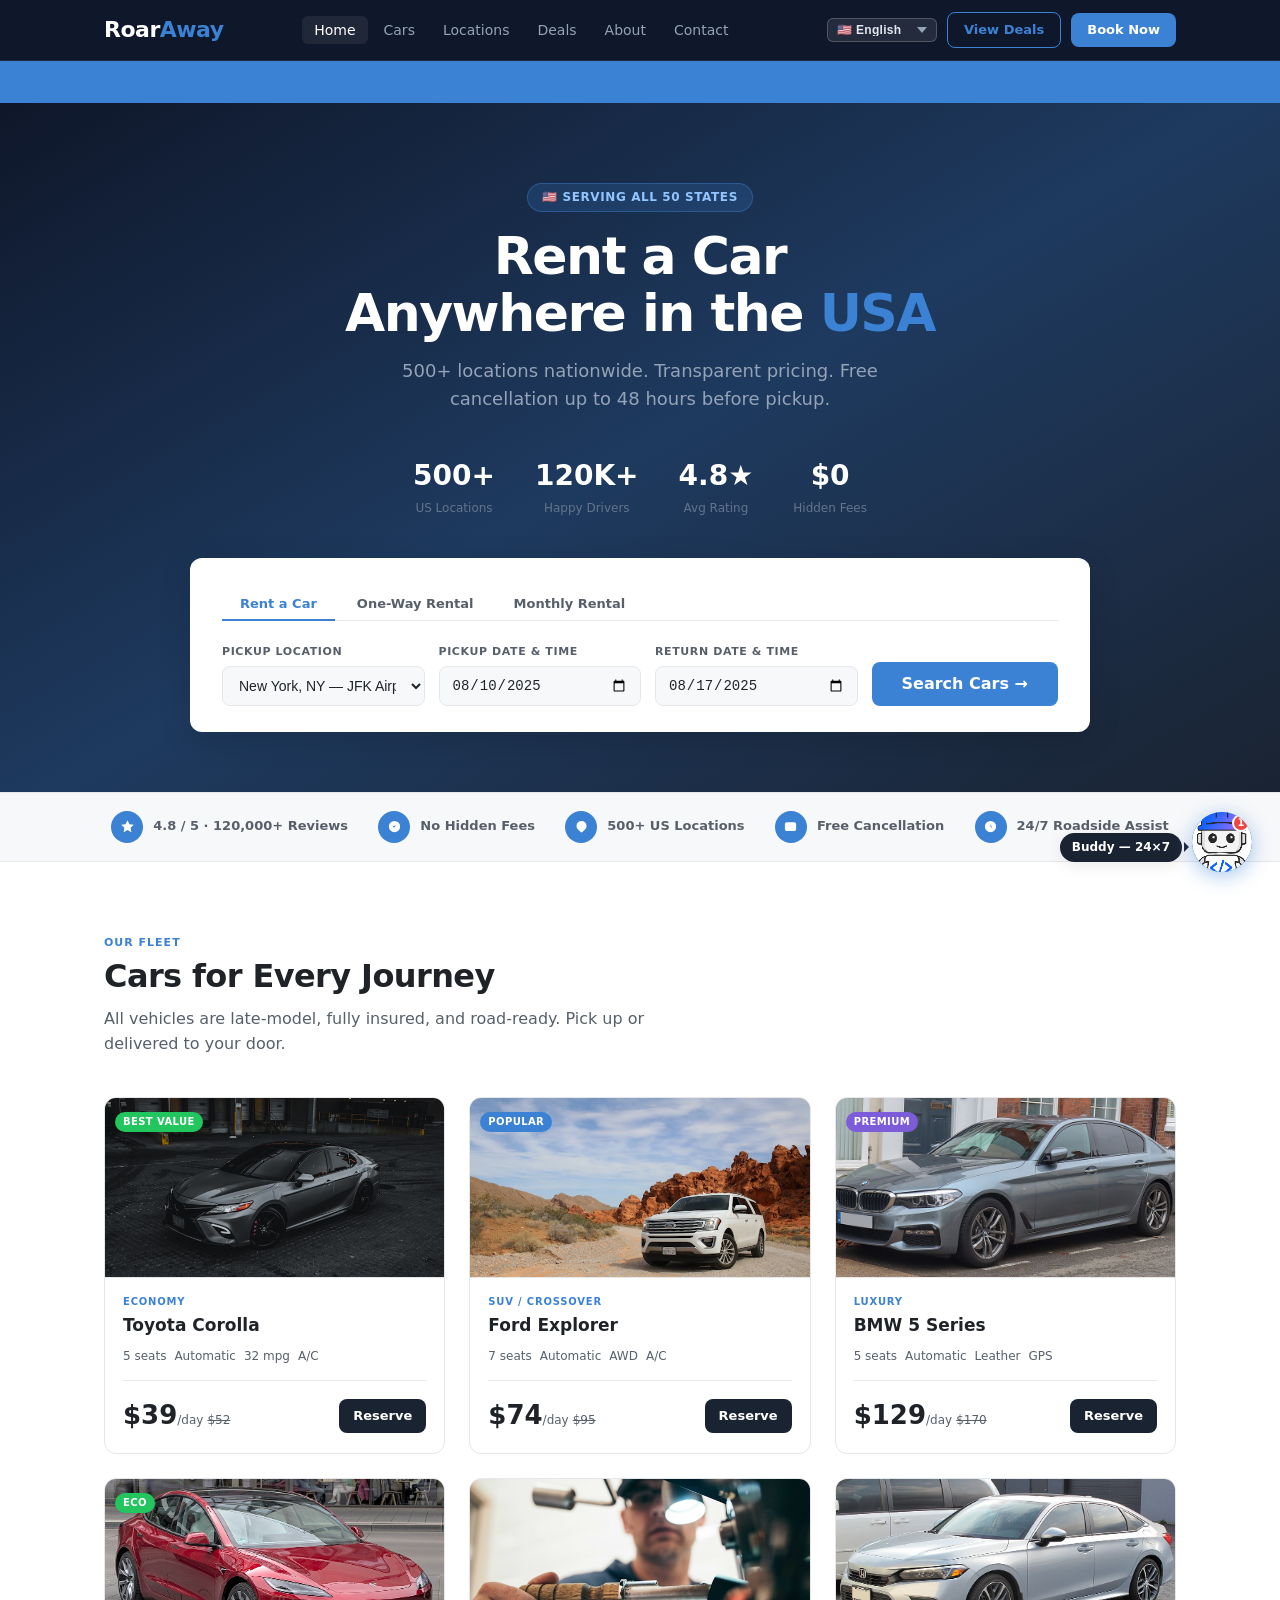
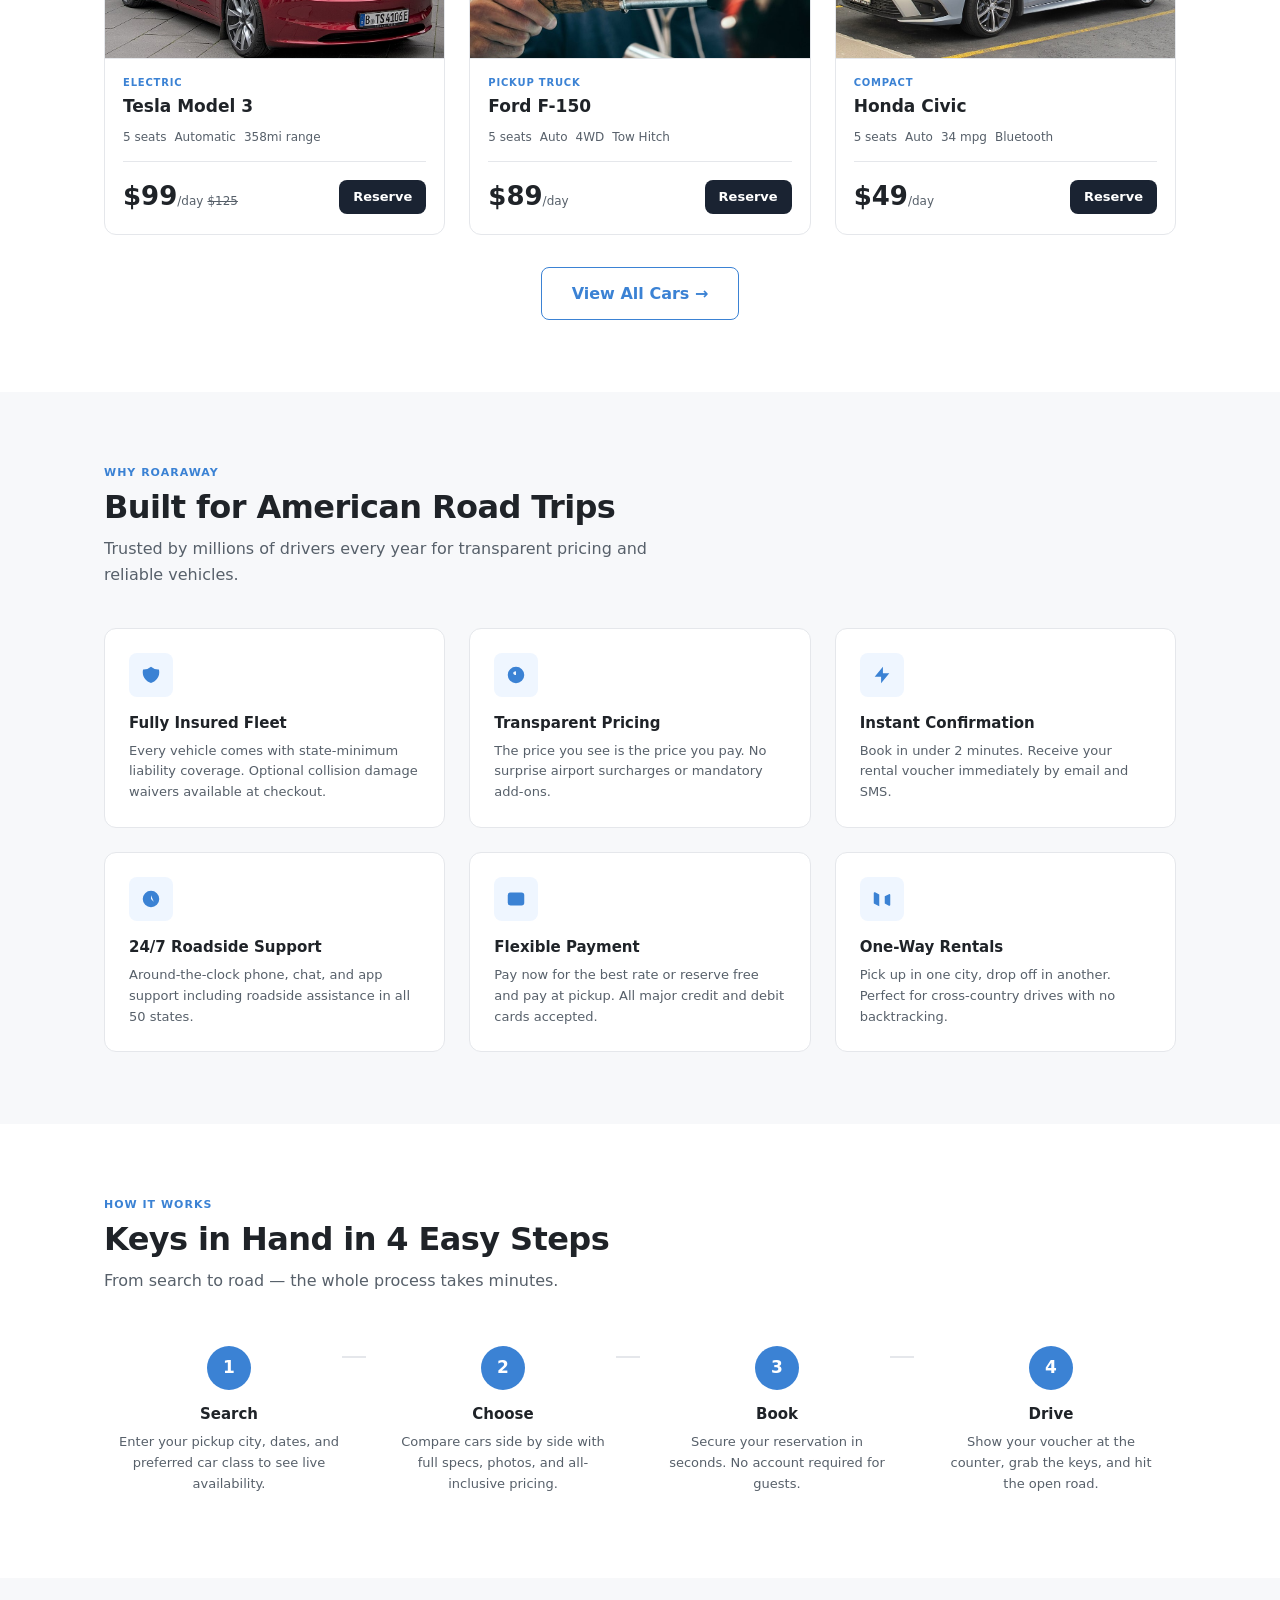
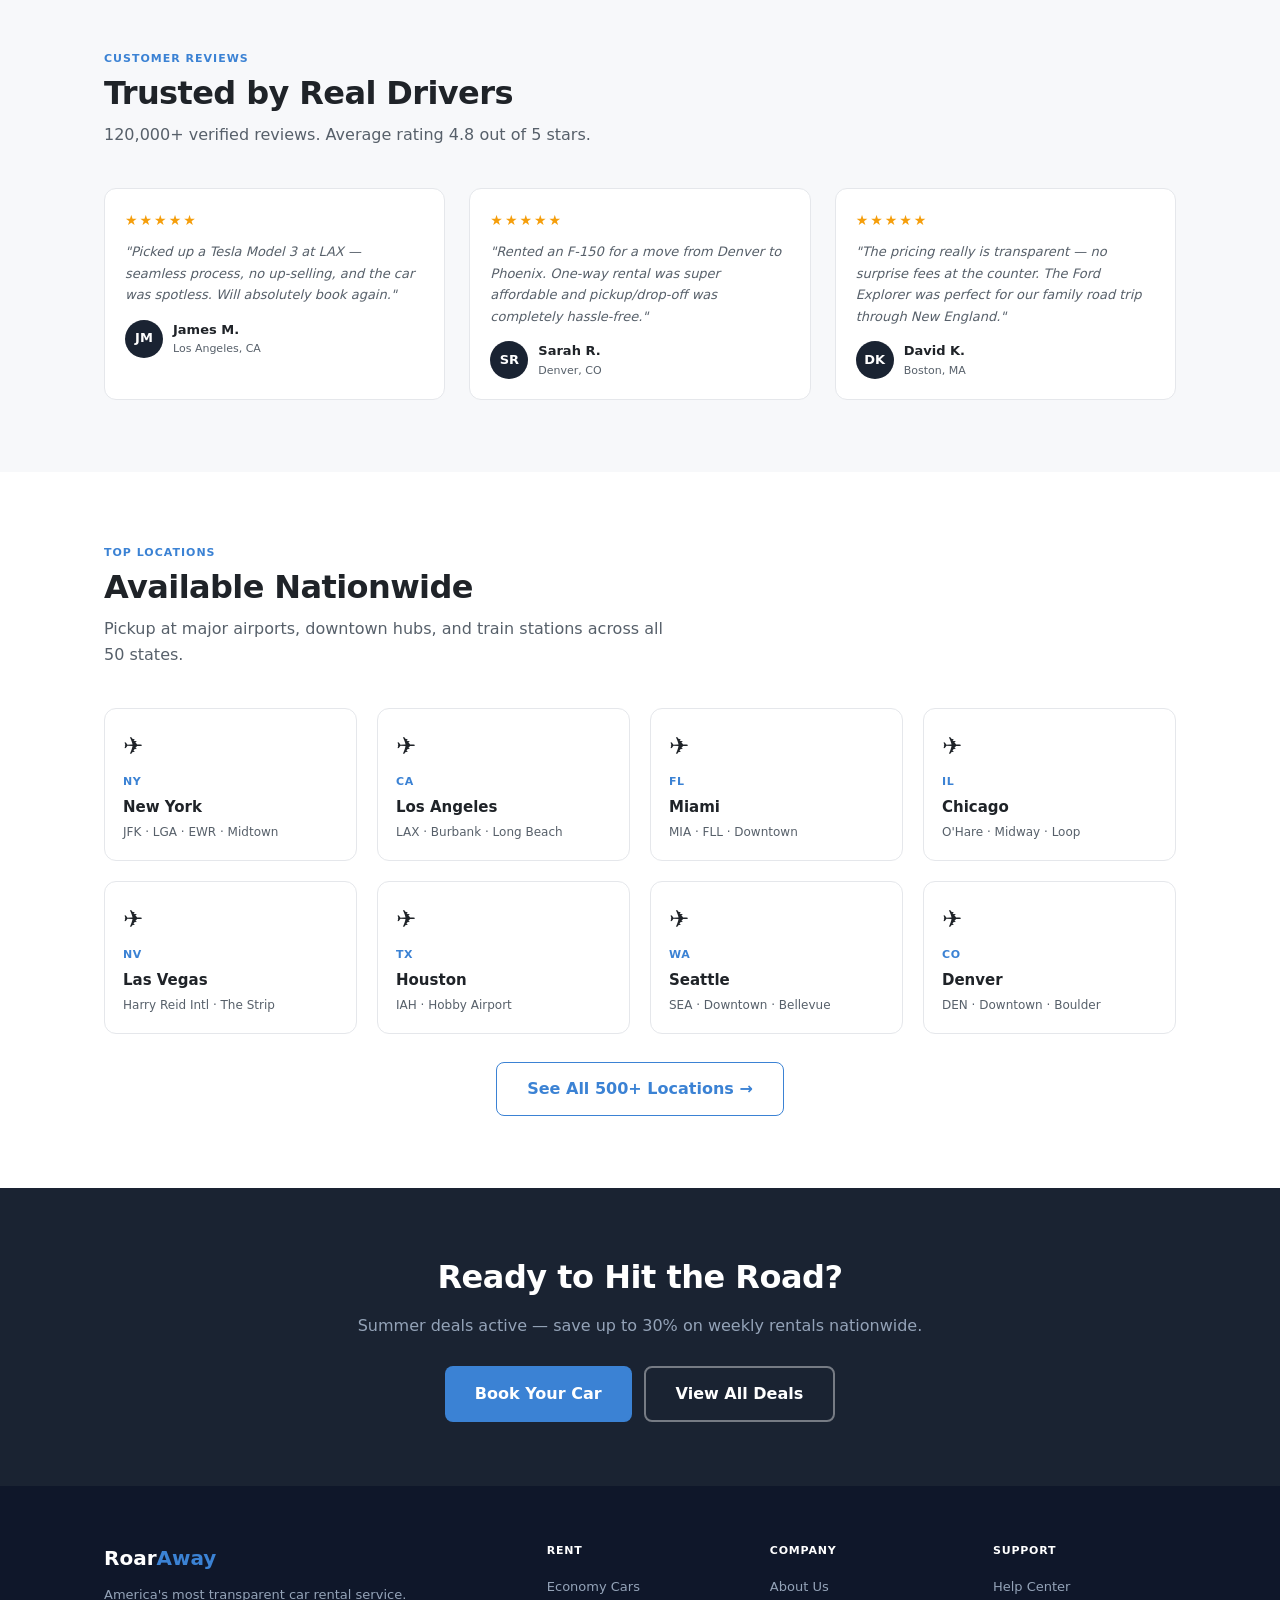
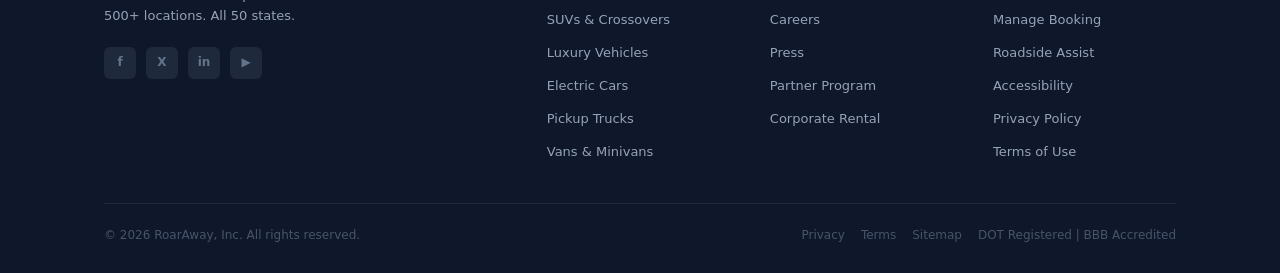
==== index.html @ 0cf9c1a6 "Replace Helpline with Buddy" ====
<!DOCTYPE html>
<html lang="en">
<head>
<meta charset="UTF-8" />
<meta name="viewport" content="width=device-width, initial-scale=1.0" />
<title>RoarAway — Car Rental USA | 500+ Locations</title>
<meta name="description" content="Rent a car anywhere in the USA. 500+ locations, no hidden fees, free cancellation. Economy to luxury — book online in minutes.">
<link rel="stylesheet" href="css/styles.css" />
<style>
  /* Hero extras */
  .hero-ctas { display:flex; gap:12px; justify-content:center; margin-bottom:44px; flex-wrap:wrap; }
  .fleet-grid { display:grid; grid-template-columns:repeat(3,1fr); gap:24px; }
  @media(max-width:900px){ .fleet-grid{ grid-template-columns:1fr 1fr; } }
  @media(max-width:600px){ .fleet-grid{ grid-template-columns:1fr; } }
</style>
</head>
<body>

<!-- NAVBAR -->
<nav class="navbar">
  <div class="container navbar-inner">
    <a href="index.html" class="navbar-logo">Roar<span>Away</span></a>
    <ul class="navbar-links">
      <li><a href="index.html" class="active" data-i18n="nav_home">Home</a></li>
      <li><a href="cars.html" data-i18n="nav_cars">Cars</a></li>
      <li><a href="locations.html" data-i18n="nav_locations">Locations</a></li>
      <li><a href="deals.html" data-i18n="nav_deals">Deals</a></li>
      <li><a href="about.html" data-i18n="nav_about">About</a></li>
      <li><a href="contact.html" data-i18n="nav_contact">Contact</a></li>
    </ul>
    <div class="navbar-actions">
      <div class="lang-switcher">
        <select class="lang-select" aria-label="Choose language">
          <option value="en">🇺🇸 English</option>
          <option value="de">🇩🇪 Deutsch</option>
          <option value="es">🇪🇸 Español</option>
          <option value="fr">🇫🇷 Français</option>
        </select>
      </div>
      <a href="deals.html" class="btn btn-ghost btn-sm" data-i18n="nav_view_deals">View Deals</a>
      <a href="#search" class="btn btn-primary btn-sm" data-i18n="nav_book_now">Book Now</a>
    </div>
    <button class="menu-toggle" aria-label="Menu">
      <span></span><span></span><span></span>
    </button>
  </div>
</nav>

<!-- STATES TICKER -->
<div class="states-bar">
  <div class="states-ticker">
    <span>New York</span><span>California</span><span>Texas</span>
    <span>Florida</span><span>Illinois</span><span>Nevada</span>
    <span>Arizona</span><span>Georgia</span><span>Colorado</span>
    <span>Washington</span><span>Massachusetts</span><span>Oregon</span>
    <span>Hawaii</span><span>Michigan</span><span>North Carolina</span>
    <span>Virginia</span><span>Tennessee</span><span>Minnesota</span>
  </div>
</div>

<!-- HERO -->
<section class="hero">
  <div class="container">
    <div class="hero-tag" data-i18n="hero_tag">🇺🇸 Serving All 50 States</div>
    <h1 data-i18n="hero_h1" data-i18n-html>Rent a Car<br>Anywhere in the <span>USA</span></h1>
    <p data-i18n="hero_sub">500+ locations nationwide. Transparent pricing. Free cancellation up to 48 hours before pickup.</p>
    <div class="hero-stats">
      <div><div class="hero-stat-num">500+</div><div class="hero-stat-label" data-i18n="hero_stat_loc">US Locations</div></div>
      <div><div class="hero-stat-num">120K+</div><div class="hero-stat-label" data-i18n="hero_stat_cust">Happy Drivers</div></div>
      <div><div class="hero-stat-num">4.8★</div><div class="hero-stat-label" data-i18n="hero_stat_rat">Avg Rating</div></div>
      <div><div class="hero-stat-num">$0</div><div class="hero-stat-label" data-i18n="hero_stat_fee">Hidden Fees</div></div>
    </div>

    <!-- SEARCH CARD -->
    <div class="search-card" id="search">
      <div class="search-tabs">
        <button class="search-tab active" data-i18n="search_tab_rent">Rent a Car</button>
        <button class="search-tab" data-i18n="search_tab_oneway">One-Way Rental</button>
        <button class="search-tab" data-i18n="search_tab_monthly">Monthly Rental</button>
      </div>
      <form class="search-form" onsubmit="event.preventDefault(); window.location.href='cars.html'">
        <div class="form-group">
          <label data-i18n="search_pickup_lbl">Pickup Location</label>
          <select>
            <option>New York, NY — JFK Airport</option>
            <option>Los Angeles, CA — LAX Airport</option>
            <option>Chicago, IL — O'Hare Airport</option>
            <option>Miami, FL — MIA Airport</option>
            <option>Houston, TX — IAH Airport</option>
            <option>Las Vegas, NV — Harry Reid Intl</option>
            <option>Seattle, WA — SEA Airport</option>
            <option>Denver, CO — DEN Airport</option>
            <option>Atlanta, GA — ATL Airport</option>
            <option>Boston, MA — Logan Intl</option>
            <option>Phoenix, AZ — PHX Airport</option>
            <option>San Francisco, CA — SFO Airport</option>
          </select>
        </div>
        <div class="form-group">
          <label data-i18n="search_pickup_date">Pickup Date &amp; Time</label>
          <input type="date" value="2025-08-10" />
        </div>
        <div class="form-group">
          <label data-i18n="search_return_date">Return Date &amp; Time</label>
          <input type="date" value="2025-08-17" />
        </div>
        <div>
          <button type="submit" class="btn btn-primary btn-lg btn-full" style="height:44px" data-i18n="search_btn">Search Cars →</button>
        </div>
      </form>
    </div>
  </div>
</section>

<!-- TRUST BAR -->
<div class="trust-bar">
  <div class="container trust-inner">
    <div class="trust-item">
      <div class="trust-icon"><svg viewBox="0 0 24 24"><path d="M12 2l3.09 6.26L22 9.27l-5 4.87 1.18 6.88L12 17.77l-6.18 3.25L7 14.14 2 9.27l6.91-1.01z"/></svg></div>
      <span data-i18n="trust_reviews">4.8 / 5 &nbsp;·&nbsp; 120,000+ Reviews</span>
    </div>
    <div class="trust-item">
      <div class="trust-icon"><svg viewBox="0 0 24 24"><path d="M9 12l2 2 4-4m6 2a9 9 0 11-18 0 9 9 0 0118 0z"/></svg></div>
      <span data-i18n="trust_fees">No Hidden Fees</span>
    </div>
    <div class="trust-item">
      <div class="trust-icon"><svg viewBox="0 0 24 24"><path d="M17.657 16.657L13.414 20.9a2 2 0 01-2.827 0l-4.244-4.243a8 8 0 1111.314 0z"/><path d="M15 11a3 3 0 11-6 0 3 3 0 016 0z"/></svg></div>
      <span data-i18n="trust_locations">500+ US Locations</span>
    </div>
    <div class="trust-item">
      <div class="trust-icon"><svg viewBox="0 0 24 24"><path d="M3 10h18M7 15h1m4 0h1m-7 4h12a3 3 0 003-3V8a3 3 0 00-3-3H6a3 3 0 00-3 3v8a3 3 0 003 3z"/></svg></div>
      <span data-i18n="trust_cancel">Free Cancellation</span>
    </div>
    <div class="trust-item">
      <div class="trust-icon"><svg viewBox="0 0 24 24"><path d="M12 8v4l3 3m6-3a9 9 0 11-18 0 9 9 0 0118 0z"/></svg></div>
      <span data-i18n="trust_roadside">24/7 Roadside Assist</span>
    </div>
  </div>
</div>

<!-- FLEET PREVIEW -->
<section class="section">
  <div class="container">
    <span class="section-tag" data-i18n="fleet_tag">Our Fleet</span>
    <h2 class="section-title" data-i18n="fleet_title">Cars for Every Journey</h2>
    <p class="section-sub" data-i18n="fleet_sub">All vehicles are late-model, fully insured, and road-ready. Pick up or delivered to your door.</p>
    <div class="fleet-grid">

      <div class="car-card" data-category="economy" data-price="39">
        <div class="car-img">
          <div class="car-img-badge"><span class="badge badge-green">Best Value</span></div>
          <img src="assets/images/corolla.jpg" alt="Toyota Corolla" loading="lazy" />
        </div>
        <div class="car-body">
          <div class="car-category">Economy</div>
          <div class="car-name">Toyota Corolla</div>
          <div class="car-specs">
            <span class="car-spec">5 seats</span><span class="car-spec">Automatic</span><span class="car-spec">32 mpg</span><span class="car-spec">A/C</span>
          </div>
          <div class="car-footer">
            <div class="car-price"><span class="price-num">$39</span><span class="price-unit">/day</span><span class="price-old">$52</span></div>
            <a href="cars.html" class="btn btn-dark btn-sm reserve-btn">Reserve</a>
          </div>
        </div>
      </div>

      <div class="car-card" data-category="suv" data-price="74">
        <div class="car-img">
          <div class="car-img-badge"><span class="badge badge-blue">Popular</span></div>
          <img src="assets/images/explorer.jpg" alt="Ford Explorer" loading="lazy" />
        </div>
        <div class="car-body">
          <div class="car-category">SUV / Crossover</div>
          <div class="car-name">Ford Explorer</div>
          <div class="car-specs">
            <span class="car-spec">7 seats</span><span class="car-spec">Automatic</span><span class="car-spec">AWD</span><span class="car-spec">A/C</span>
          </div>
          <div class="car-footer">
            <div class="car-price"><span class="price-num">$74</span><span class="price-unit">/day</span><span class="price-old">$95</span></div>
            <a href="cars.html" class="btn btn-dark btn-sm reserve-btn">Reserve</a>
          </div>
        </div>
      </div>

      <div class="car-card" data-category="luxury" data-price="129">
        <div class="car-img">
          <div class="car-img-badge"><span class="badge badge-purple">Premium</span></div>
          <img src="assets/images/bmw5.jpg" alt="BMW 5 Series" loading="lazy" />
        </div>
        <div class="car-body">
          <div class="car-category">Luxury</div>
          <div class="car-name">BMW 5 Series</div>
          <div class="car-specs">
            <span class="car-spec">5 seats</span><span class="car-spec">Automatic</span><span class="car-spec">Leather</span><span class="car-spec">GPS</span>
          </div>
          <div class="car-footer">
            <div class="car-price"><span class="price-num">$129</span><span class="price-unit">/day</span><span class="price-old">$170</span></div>
            <a href="cars.html" class="btn btn-dark btn-sm reserve-btn">Reserve</a>
          </div>
        </div>
      </div>

      <div class="car-card" data-category="electric" data-price="99">
        <div class="car-img">
          <div class="car-img-badge"><span class="badge badge-green">Eco</span></div>
          <img src="assets/images/tesla3.jpg" alt="Tesla Model 3" loading="lazy" />
        </div>
        <div class="car-body">
          <div class="car-category">Electric</div>
          <div class="car-name">Tesla Model 3</div>
          <div class="car-specs">
            <span class="car-spec">5 seats</span><span class="car-spec">Automatic</span><span class="car-spec">358mi range</span>
          </div>
          <div class="car-footer">
            <div class="car-price"><span class="price-num">$99</span><span class="price-unit">/day</span><span class="price-old">$125</span></div>
            <a href="cars.html" class="btn btn-dark btn-sm reserve-btn">Reserve</a>
          </div>
        </div>
      </div>

      <div class="car-card" data-category="truck" data-price="89">
        <div class="car-img">
          <img src="assets/images/f150.jpg" alt="Ford F-150" loading="lazy" />
        </div>
        <div class="car-body">
          <div class="car-category">Pickup Truck</div>
          <div class="car-name">Ford F-150</div>
          <div class="car-specs">
            <span class="car-spec">5 seats</span><span class="car-spec">Auto</span><span class="car-spec">4WD</span><span class="car-spec">Tow Hitch</span>
          </div>
          <div class="car-footer">
            <div class="car-price"><span class="price-num">$89</span><span class="price-unit">/day</span></div>
            <a href="cars.html" class="btn btn-dark btn-sm reserve-btn">Reserve</a>
          </div>
        </div>
      </div>

      <div class="car-card" data-category="compact" data-price="49">
        <div class="car-img">
          <img src="assets/images/civic.jpg" alt="Honda Civic" loading="lazy" />
        </div>
        <div class="car-body">
          <div class="car-category">Compact</div>
          <div class="car-name">Honda Civic</div>
          <div class="car-specs">
            <span class="car-spec">5 seats</span><span class="car-spec">Auto</span><span class="car-spec">34 mpg</span><span class="car-spec">Bluetooth</span>
          </div>
          <div class="car-footer">
            <div class="car-price"><span class="price-num">$49</span><span class="price-unit">/day</span></div>
            <a href="cars.html" class="btn btn-dark btn-sm reserve-btn">Reserve</a>
          </div>
        </div>
      </div>

    </div>
    <div style="text-align:center;margin-top:32px">
      <a href="cars.html" class="btn btn-ghost btn-lg" data-i18n="fleet_view_all">View All Cars →</a>
    </div>
  </div>
</section>

<!-- FEATURES -->
<section class="section section--gray">
  <div class="container">
    <span class="section-tag" data-i18n="feat_tag">Why RoarAway</span>
    <h2 class="section-title" data-i18n="feat_title">Built for American Road Trips</h2>
    <p class="section-sub" data-i18n="feat_sub">Trusted by millions of drivers every year for transparent pricing and reliable vehicles.</p>
    <div class="grid-3">
      <div class="feature-card">
        <div class="feature-icon"><svg viewBox="0 0 24 24"><path d="M9 12l2 2 4-4m5.618-4.016A11.955 11.955 0 0112 2.944a11.955 11.955 0 01-8.618 3.04A12.02 12.02 0 003 9c0 5.591 3.824 10.29 9 11.622 5.176-1.332 9-6.03 9-11.622 0-1.042-.133-2.052-.382-3.016z"/></svg></div>
        <div class="feature-title" data-i18n="feat_insured_t">Fully Insured Fleet</div>
        <div class="feature-desc" data-i18n="feat_insured_d">Every vehicle comes with state-minimum liability coverage. Optional collision damage waivers available at checkout.</div>
      </div>
      <div class="feature-card">
        <div class="feature-icon"><svg viewBox="0 0 24 24"><path d="M12 8c-1.657 0-3 .895-3 2s1.343 2 3 2 3 .895 3 2-1.343 2-3 2m0-8c1.11 0 2.08.402 2.599 1M12 8V7m0 1v8m0 0v1m0-1c-1.11 0-2.08-.402-2.599-1M21 12a9 9 0 11-18 0 9 9 0 0118 0z"/></svg></div>
        <div class="feature-title" data-i18n="feat_price_t">Transparent Pricing</div>
        <div class="feature-desc" data-i18n="feat_price_d">The price you see is the price you pay. No surprise airport surcharges or mandatory add-ons.</div>
      </div>
      <div class="feature-card">
        <div class="feature-icon"><svg viewBox="0 0 24 24"><path d="M13 10V3L4 14h7v7l9-11h-7z"/></svg></div>
        <div class="feature-title" data-i18n="feat_instant_t">Instant Confirmation</div>
        <div class="feature-desc" data-i18n="feat_instant_d">Book in under 2 minutes. Receive your rental voucher immediately by email and SMS.</div>
      </div>
      <div class="feature-card">
        <div class="feature-icon"><svg viewBox="0 0 24 24"><path d="M12 8v4l3 3m6-3a9 9 0 11-18 0 9 9 0 0118 0z"/></svg></div>
        <div class="feature-title" data-i18n="feat_support_t">24/7 Roadside Support</div>
        <div class="feature-desc" data-i18n="feat_support_d">Around-the-clock phone, chat, and app support including roadside assistance in all 50 states.</div>
      </div>
      <div class="feature-card">
        <div class="feature-icon"><svg viewBox="0 0 24 24"><path d="M3 10h18M7 15h1m4 0h1m-7 4h12a3 3 0 003-3V8a3 3 0 00-3-3H6a3 3 0 00-3 3v8a3 3 0 003 3z"/></svg></div>
        <div class="feature-title" data-i18n="feat_payment_t">Flexible Payment</div>
        <div class="feature-desc" data-i18n="feat_payment_d">Pay now for the best rate or reserve free and pay at pickup. All major credit and debit cards accepted.</div>
      </div>
      <div class="feature-card">
        <div class="feature-icon"><svg viewBox="0 0 24 24"><path d="M9 20l-5.447-2.724A1 1 0 013 16.382V5.618a1 1 0 011.447-.894L9 7m0 13l6-3m-6 3V7m6 10l4.553 2.276A1 1 0 0021 18.382V7.618a1 1 0 00-1.447-.894L15 9m0 8V9m0 0L9 7"/></svg></div>
        <div class="feature-title" data-i18n="feat_oneway_t">One-Way Rentals</div>
        <div class="feature-desc" data-i18n="feat_oneway_d">Pick up in one city, drop off in another. Perfect for cross-country drives with no backtracking.</div>
      </div>
    </div>
  </div>
</section>

<!-- HOW IT WORKS -->
<section class="section">
  <div class="container">
    <span class="section-tag" data-i18n="steps_tag">How It Works</span>
    <h2 class="section-title" data-i18n="steps_title">Keys in Hand in 4 Easy Steps</h2>
    <p class="section-sub" data-i18n="steps_sub">From search to road — the whole process takes minutes.</p>
    <div class="steps-grid">
      <div class="step-card"><div class="step-num">1</div><div class="step-title" data-i18n="step1_title">Search</div><div class="step-desc" data-i18n="step1_desc">Enter your pickup city, dates, and preferred car class to see live availability.</div></div>
      <div class="step-card"><div class="step-num">2</div><div class="step-title" data-i18n="step2_title">Choose</div><div class="step-desc" data-i18n="step2_desc">Compare cars side by side with full specs, photos, and all-inclusive pricing.</div></div>
      <div class="step-card"><div class="step-num">3</div><div class="step-title" data-i18n="step3_title">Book</div><div class="step-desc" data-i18n="step3_desc">Secure your reservation in seconds. No account required for guests.</div></div>
      <div class="step-card"><div class="step-num">4</div><div class="step-title" data-i18n="step4_title">Drive</div><div class="step-desc" data-i18n="step4_desc">Show your voucher at the counter, grab the keys, and hit the open road.</div></div>
    </div>
  </div>
</section>

<!-- REVIEWS -->
<section class="section section--gray">
  <div class="container">
    <span class="section-tag" data-i18n="reviews_tag">Customer Reviews</span>
    <h2 class="section-title" data-i18n="reviews_title">Trusted by Real Drivers</h2>
    <p class="section-sub" data-i18n="reviews_sub">120,000+ verified reviews. Average rating 4.8 out of 5 stars.</p>
    <div class="grid-3">
      <div class="review-card"><div class="stars">★★★★★</div><p class="review-text">"Picked up a Tesla Model 3 at LAX — seamless process, no up-selling, and the car was spotless. Will absolutely book again."</p><div class="reviewer"><div class="reviewer-avatar">JM</div><div><div class="reviewer-name">James M.</div><div class="reviewer-loc">Los Angeles, CA</div></div></div></div>
      <div class="review-card"><div class="stars">★★★★★</div><p class="review-text">"Rented an F-150 for a move from Denver to Phoenix. One-way rental was super affordable and pickup/drop-off was completely hassle-free."</p><div class="reviewer"><div class="reviewer-avatar">SR</div><div><div class="reviewer-name">Sarah R.</div><div class="reviewer-loc">Denver, CO</div></div></div></div>
      <div class="review-card"><div class="stars">★★★★★</div><p class="review-text">"The pricing really is transparent — no surprise fees at the counter. The Ford Explorer was perfect for our family road trip through New England."</p><div class="reviewer"><div class="reviewer-avatar">DK</div><div><div class="reviewer-name">David K.</div><div class="reviewer-loc">Boston, MA</div></div></div></div>
    </div>
  </div>
</section>

<!-- POPULAR LOCATIONS -->
<section class="section">
  <div class="container">
    <span class="section-tag" data-i18n="locs_tag">Top Locations</span>
    <h2 class="section-title" data-i18n="locs_title">Available Nationwide</h2>
    <p class="section-sub" data-i18n="locs_sub">Pickup at major airports, downtown hubs, and train stations across all 50 states.</p>
    <div class="grid-4">
      <div class="loc-card"><div class="loc-icon">✈</div><div class="loc-state">NY</div><div class="loc-city">New York</div><div class="loc-spots">JFK · LGA · EWR · Midtown</div></div>
      <div class="loc-card"><div class="loc-icon">✈</div><div class="loc-state">CA</div><div class="loc-city">Los Angeles</div><div class="loc-spots">LAX · Burbank · Long Beach</div></div>
      <div class="loc-card"><div class="loc-icon">✈</div><div class="loc-state">FL</div><div class="loc-city">Miami</div><div class="loc-spots">MIA · FLL · Downtown</div></div>
      <div class="loc-card"><div class="loc-icon">✈</div><div class="loc-state">IL</div><div class="loc-city">Chicago</div><div class="loc-spots">O'Hare · Midway · Loop</div></div>
      <div class="loc-card"><div class="loc-icon">✈</div><div class="loc-state">NV</div><div class="loc-city">Las Vegas</div><div class="loc-spots">Harry Reid Intl · The Strip</div></div>
      <div class="loc-card"><div class="loc-icon">✈</div><div class="loc-state">TX</div><div class="loc-city">Houston</div><div class="loc-spots">IAH · Hobby Airport</div></div>
      <div class="loc-card"><div class="loc-icon">✈</div><div class="loc-state">WA</div><div class="loc-city">Seattle</div><div class="loc-spots">SEA · Downtown · Bellevue</div></div>
      <div class="loc-card"><div class="loc-icon">✈</div><div class="loc-state">CO</div><div class="loc-city">Denver</div><div class="loc-spots">DEN · Downtown · Boulder</div></div>
    </div>
    <div style="text-align:center;margin-top:28px">
      <a href="locations.html" class="btn btn-ghost btn-lg" data-i18n="locs_view_all">See All 500+ Locations →</a>
    </div>
  </div>
</section>

<!-- CTA BANNER -->
<div class="cta-banner">
  <div class="container">
    <h2 data-i18n="cta_title">Ready to Hit the Road?</h2>
    <p data-i18n="cta_sub">Summer deals active — save up to 30% on weekly rentals nationwide.</p>
    <div class="cta-actions">
      <a href="#search" class="btn btn-primary btn-lg" data-i18n="cta_book">Book Your Car</a>
      <a href="deals.html" class="btn btn-outline btn-lg" data-i18n="cta_deals">View All Deals</a>
    </div>
  </div>
</div>

<!-- FOOTER -->
<footer class="footer">
  <div class="container">
    <div class="footer-grid">
      <div>
        <div class="footer-logo">Roar<span>Away</span></div>
        <p class="footer-tagline" data-i18n="footer_tagline" data-i18n-html>America's most transparent car rental service.<br>500+ locations. All 50 states.</p>
        <div class="footer-socials">
          <a href="#" class="footer-social">f</a>
          <a href="#" class="footer-social">X</a>
          <a href="#" class="footer-social">in</a>
          <a href="#" class="footer-social">▶</a>
        </div>
      </div>
      <div class="footer-col"><h4 data-i18n="footer_rent">Rent</h4><ul>
        <li><a href="cars.html" data-i18n="footer_economy">Economy Cars</a></li>
        <li><a href="cars.html" data-i18n="footer_suvs">SUVs &amp; Crossovers</a></li>
        <li><a href="cars.html" data-i18n="footer_luxury">Luxury Vehicles</a></li>
        <li><a href="cars.html" data-i18n="footer_electric">Electric Cars</a></li>
        <li><a href="cars.html" data-i18n="footer_trucks">Pickup Trucks</a></li>
        <li><a href="cars.html" data-i18n="footer_vans">Vans &amp; Minivans</a></li>
      </ul></div>
      <div class="footer-col"><h4 data-i18n="footer_company">Company</h4><ul>
        <li><a href="about.html" data-i18n="footer_about">About Us</a></li>
        <li><a href="about.html" data-i18n="footer_careers">Careers</a></li>
        <li><a href="about.html" data-i18n="footer_press">Press</a></li>
        <li><a href="contact.html" data-i18n="footer_partner">Partner Program</a></li>
        <li><a href="contact.html" data-i18n="footer_corporate">Corporate Rental</a></li>
      </ul></div>
      <div class="footer-col"><h4 data-i18n="footer_support">Support</h4><ul>
        <li><a href="contact.html" data-i18n="footer_help">Help Center</a></li>
        <li><a href="contact.html" data-i18n="footer_booking">Manage Booking</a></li>
        <li><a href="contact.html" data-i18n="footer_roadside">Roadside Assist</a></li>
        <li><a href="contact.html" data-i18n="footer_access">Accessibility</a></li>
        <li><a href="#" data-i18n="footer_privacy">Privacy Policy</a></li>
        <li><a href="#" data-i18n="footer_terms">Terms of Use</a></li>
      </ul></div>
    </div>
    <div class="footer-bottom">
      <span data-i18n="footer_copy">&copy; 2026 RoarAway, Inc. All rights reserved.</span>
      <div class="footer-legal">
        <a href="#">Privacy</a><a href="#">Terms</a><a href="#">Sitemap</a>
        <span data-i18n="footer_legal">DOT Registered &nbsp;|&nbsp; BBB Accredited</span>
      </div>
    </div>
  </div>
</footer>

<!-- 24/7 BUDDY CHAT WIDGET -->
<!-- Label tooltip -->
<div class="chat-label" id="chatLabel">Buddy — 24×7</div>

<!-- Floating action button -->
<button class="chat-fab" id="chatFab" aria-label="Open buddy chat" aria-expanded="false">
  <img class="chat-fab-open" src="assets/images/Boblogo.png" alt="Chat" style="width:60px;height:60px;object-fit:cover;border-radius:50%;position:absolute;inset:0;" />
  <svg class="chat-fab-close" viewBox="0 0 24 24"><line x1="18" y1="6" x2="6" y2="18"/><line x1="6" y1="6" x2="18" y2="18"/></svg>
  <span class="chat-badge" id="chatBadge">1</span>
</button>

<!-- Chat panel -->
<div class="chat-panel" id="chatPanel" role="dialog" aria-label="24/7 Buddy Chat" aria-hidden="true">

  <div class="chat-header">
    <div class="chat-avatar">DA</div>
    <div class="chat-header-info">
      <div class="chat-header-name">RoarAway Buddy</div>
      <div class="chat-header-status">● Online now — 24×7 support</div>
    </div>
  </div>

  <div class="chat-messages" id="chatMessages">
    <div class="chat-msg chat-msg--agent">
      <div class="chat-bubble">👋 Hi there! Welcome to RoarAway's 24×7 buddy. How can I assist you today?</div>
      <span class="chat-msg-time">Now</span>
    </div>
  </div>

  <!-- Quick reply chips -->
  <div class="chat-chips" id="chatChips">
    <button class="chat-chip" data-reply="I need help with my booking">Manage Booking</button>
    <button class="chat-chip" data-reply="I need roadside assistance">Roadside Assist</button>
    <button class="chat-chip" data-reply="What are the rental rates?">Rental Rates</button>
    <button class="chat-chip" data-reply="I want to cancel my reservation">Cancel Reservation</button>
  </div>

  <div class="chat-input-row">
    <textarea class="chat-input" id="chatInput" placeholder="Type your message…" rows="1" aria-label="Chat message"></textarea>
    <button class="chat-send" id="chatSend" aria-label="Send">
      <svg viewBox="0 0 24 24"><line x1="22" y1="2" x2="11" y2="13"/><polygon points="22 2 15 22 11 13 2 9 22 2"/></svg>
    </button>
  </div>
</div>

<script src="js/i18n.js"></script>
<script src="js/main.js"></script>
</body>
</html>
---- css/styles.css ----
/* ===== RESET & BASE ===== */
*, *::before, *::after { box-sizing: border-box; margin: 0; padding: 0; }

:root {
  --bg: #ffffff;
  --surface: #f7f8fa;
  --border: #e5e7eb;
  --text: #1f2328;
  --muted: #57606a;
  --accent: #3b82d4;
  --accent-dark: #2563af;
  --secondary: #7c5cd8;
  --dark: #1a2332;
  --darker: #0f172a;
  --green: #22c55e;
  --amber: #f59e0b;
  --red: #ef4444;
  --radius: 8px;
  --radius-lg: 12px;
  --shadow: 0 4px 16px rgba(0,0,0,0.08);
  --shadow-lg: 0 8px 32px rgba(0,0,0,0.14);
}

html { scroll-behavior: smooth; }

body {
  font-family: -apple-system, "Segoe UI", system-ui, sans-serif;
  font-size: 15px;
  line-height: 1.6;
  color: var(--text);
  background: var(--bg);
}

a { color: inherit; text-decoration: none; }
img { max-width: 100%; display: block; }
ul { list-style: none; }
button { cursor: pointer; font-family: inherit; }

/* ===== UTILITIES ===== */
.container { max-width: 1120px; margin: 0 auto; padding: 0 24px; }
.section { padding: 72px 0; }
.section--gray { background: var(--surface); }
.section--dark { background: var(--dark); color: #fff; }

.section-tag {
  font-size: 11px;
  font-weight: 700;
  text-transform: uppercase;
  letter-spacing: 1px;
  color: var(--accent);
  margin-bottom: 6px;
  display: block;
}
.section-title {
  font-size: 32px;
  font-weight: 800;
  letter-spacing: -0.6px;
  line-height: 1.2;
  margin-bottom: 10px;
}
.section-sub {
  color: var(--muted);
  font-size: 16px;
  max-width: 560px;
  margin-bottom: 40px;
}
.section--dark .section-sub { color: #94a3b8; }

.btn {
  display: inline-flex;
  align-items: center;
  gap: 6px;
  padding: 10px 22px;
  border-radius: var(--radius);
  font-size: 14px;
  font-weight: 700;
  border: none;
  transition: background 0.15s, opacity 0.15s;
}
.btn-primary { background: var(--accent); color: #fff; }
.btn-primary:hover { background: var(--accent-dark); }
.btn-dark { background: var(--dark); color: #fff; }
.btn-dark:hover { background: #0f172a; }
.btn-outline { background: transparent; color: #fff; border: 2px solid rgba(255,255,255,0.4); }
.btn-outline:hover { border-color: #fff; }
.btn-ghost { background: transparent; color: var(--accent); border: 1.5px solid var(--accent); }
.btn-ghost:hover { background: var(--accent); color: #fff; }
.btn-lg { padding: 13px 30px; font-size: 16px; }
.btn-sm { padding: 7px 14px; font-size: 13px; }
.btn-full { width: 100%; justify-content: center; }

.badge {
  display: inline-block;
  padding: 2px 8px;
  border-radius: 20px;
  font-size: 10px;
  font-weight: 700;
  letter-spacing: 0.4px;
  text-transform: uppercase;
}
.badge-blue { background: var(--accent); color: #fff; }
.badge-green { background: var(--green); color: #fff; }
.badge-purple { background: var(--secondary); color: #fff; }
.badge-amber { background: var(--amber); color: #fff; }
.badge-red { background: var(--red); color: #fff; }

.grid-2 { display: grid; grid-template-columns: 1fr 1fr; gap: 24px; }
.grid-3 { display: grid; grid-template-columns: repeat(3, 1fr); gap: 24px; }
.grid-4 { display: grid; grid-template-columns: repeat(4, 1fr); gap: 20px; }

/* ===== NAVBAR ===== */
.navbar {
  background: var(--darker);
  position: sticky;
  top: 0;
  z-index: 1000;
  border-bottom: 1px solid #1e293b;
}
.navbar-inner {
  display: flex;
  align-items: center;
  justify-content: space-between;
  height: 60px;
}
.navbar-logo {
  font-size: 22px;
  font-weight: 800;
  color: #fff;
  letter-spacing: -0.5px;
}
.navbar-logo span { color: var(--accent); }
.navbar-links {
  display: flex;
  align-items: center;
  gap: 4px;
}
.navbar-links a {
  padding: 6px 12px;
  color: #94a3b8;
  font-size: 14px;
  font-weight: 500;
  border-radius: 6px;
  transition: color 0.15s, background 0.15s;
}
.navbar-links a:hover,
.navbar-links a.active { color: #fff; background: rgba(255,255,255,0.07); }
.navbar-actions { display: flex; align-items: center; gap: 10px; }
.navbar-actions .btn { font-size: 13px; padding: 7px 16px; }

/* Mobile menu toggle */
.menu-toggle {
  display: none;
  flex-direction: column;
  gap: 5px;
  background: none;
  border: none;
  padding: 4px;
  cursor: pointer;
}
.menu-toggle span {
  display: block;
  width: 22px;
  height: 2px;
  background: #fff;
  border-radius: 2px;
  transition: transform 0.2s;
}

/* ===== STATES TICKER ===== */
.states-bar {
  background: var(--accent);
  padding: 9px 0;
  overflow: hidden;
  white-space: nowrap;
}
.states-ticker {
  display: inline-flex;
  gap: 32px;
  animation: ticker 30s linear infinite;
  padding-left: 100%;
}
.states-ticker span {
  font-size: 12px;
  font-weight: 600;
  color: rgba(255,255,255,0.9);
  letter-spacing: 0.4px;
}
@keyframes ticker {
  0% { transform: translateX(0); }
  100% { transform: translateX(-100%); }
}

/* ===== HERO ===== */
.hero {
  background: linear-gradient(150deg, #0f172a 0%, #1e3a5f 50%, #1a2332 100%);
  padding: 80px 0 60px;
  color: #fff;
  text-align: center;
}
.hero-tag {
  display: inline-block;
  background: rgba(59,130,212,0.2);
  border: 1px solid rgba(59,130,212,0.4);
  color: #93c5fd;
  font-size: 12px;
  font-weight: 700;
  padding: 4px 14px;
  border-radius: 20px;
  letter-spacing: 0.6px;
  text-transform: uppercase;
  margin-bottom: 16px;
}
.hero h1 {
  font-size: 52px;
  font-weight: 900;
  letter-spacing: -1.5px;
  line-height: 1.1;
  margin-bottom: 14px;
}
.hero h1 span { color: var(--accent); }
.hero p {
  font-size: 18px;
  color: #94a3b8;
  max-width: 520px;
  margin: 0 auto 40px;
}
.hero-stats {
  display: flex;
  justify-content: center;
  gap: 40px;
  margin-bottom: 40px;
}
.hero-stat-num { font-size: 28px; font-weight: 800; color: #fff; }
.hero-stat-label { font-size: 12px; color: #64748b; }

/* ===== SEARCH CARD ===== */
.search-card {
  background: #fff;
  border-radius: var(--radius-lg);
  padding: 30px 32px 26px;
  max-width: 900px;
  margin: 0 auto;
  box-shadow: var(--shadow-lg);
  color: var(--text);
  text-align: left;
}
.search-tabs {
  display: flex;
  gap: 4px;
  margin-bottom: 22px;
  border-bottom: 1px solid var(--border);
  padding-bottom: 0;
}
.search-tab {
  padding: 8px 18px;
  font-size: 13px;
  font-weight: 600;
  color: var(--muted);
  background: none;
  border: none;
  border-bottom: 2px solid transparent;
  margin-bottom: -1px;
  cursor: pointer;
  transition: color 0.15s;
}
.search-tab.active { color: var(--accent); border-bottom-color: var(--accent); }
.search-form { display: grid; grid-template-columns: repeat(3, 1fr) auto; gap: 14px; align-items: end; }
.form-group { display: flex; flex-direction: column; gap: 5px; }
.form-group label {
  font-size: 11px;
  font-weight: 700;
  text-transform: uppercase;
  letter-spacing: 0.6px;
  color: var(--muted);
}
.form-group select,
.form-group input[type="text"],
.form-group input[type="date"],
.form-group input[type="email"],
.form-group input[type="tel"],
.form-group input[type="number"],
.form-group textarea {
  border: 1.5px solid var(--border);
  border-radius: var(--radius);
  padding: 10px 12px;
  font-size: 14px;
  color: var(--text);
  background: var(--surface);
  width: 100%;
  transition: border-color 0.15s, background 0.15s;
}
.form-group select:focus,
.form-group input:focus,
.form-group textarea:focus {
  outline: none;
  border-color: var(--accent);
  background: #fff;
}
.form-group textarea { resize: vertical; min-height: 110px; }

/* ===== TRUST BAR ===== */
.trust-bar {
  background: var(--surface);
  border-top: 1px solid var(--border);
  border-bottom: 1px solid var(--border);
  padding: 18px 0;
}
.trust-inner {
  display: flex;
  justify-content: space-around;
  flex-wrap: wrap;
  gap: 16px;
}
.trust-item {
  display: flex;
  align-items: center;
  gap: 10px;
  font-size: 13px;
  font-weight: 600;
  color: var(--muted);
}
.trust-icon {
  width: 32px;
  height: 32px;
  background: var(--accent);
  border-radius: 50%;
  display: flex;
  align-items: center;
  justify-content: center;
  flex-shrink: 0;
}
.trust-icon svg { width: 15px; height: 15px; fill: #fff; }

/* ===== CAR CARD ===== */
.car-card {
  border: 1.5px solid var(--border);
  border-radius: var(--radius-lg);
  background: #fff;
  overflow: hidden;
  transition: border-color 0.15s, box-shadow 0.15s;
  display: flex;
  flex-direction: column;
}
.car-card:hover { border-color: var(--accent); box-shadow: var(--shadow); }
.car-img {
  background: var(--surface);
  height: 180px;
  display: flex;
  align-items: center;
  justify-content: center;
  border-bottom: 1px solid var(--border);
  position: relative;
  overflow: hidden;
}
.car-img img {
  width: 100%;
  height: 100%;
  object-fit: cover;
  object-position: center;
  transition: transform 0.3s ease;
  display: block;
}
.car-card:hover .car-img img {
  transform: scale(1.04);
}
.car-img-badge {
  position: absolute;
  top: 10px;
  left: 10px;
}
.car-body { padding: 16px 18px; flex: 1; display: flex; flex-direction: column; }
.car-category {
  font-size: 10px;
  font-weight: 700;
  text-transform: uppercase;
  letter-spacing: 0.8px;
  color: var(--accent);
  margin-bottom: 2px;
}
.car-name { font-size: 17px; font-weight: 700; margin-bottom: 8px; }
.car-specs {
  display: flex;
  flex-wrap: wrap;
  gap: 8px;
  font-size: 12px;
  color: var(--muted);
  margin-bottom: 14px;
  padding-bottom: 14px;
  border-bottom: 1px solid var(--border);
}
.car-spec { display: flex; align-items: center; gap: 3px; }
.car-spec svg { width: 12px; height: 12px; fill: var(--muted); }
.car-footer { display: flex; align-items: center; justify-content: space-between; margin-top: auto; }
.car-price .price-num { font-size: 26px; font-weight: 800; }
.car-price .price-unit { font-size: 12px; color: var(--muted); }
.car-price .price-old { font-size: 12px; color: var(--muted); text-decoration: line-through; margin-left: 4px; }

/* ===== FEATURES ===== */
.feature-card {
  padding: 24px;
  border: 1.5px solid var(--border);
  border-radius: var(--radius-lg);
  background: #fff;
  transition: border-color 0.15s;
}
.feature-card:hover { border-color: var(--accent); }
.feature-icon {
  width: 44px;
  height: 44px;
  background: #eff6ff;
  border-radius: var(--radius);
  display: flex;
  align-items: center;
  justify-content: center;
  margin-bottom: 14px;
}
.feature-icon svg { width: 22px; height: 22px; fill: var(--accent); }
.feature-title { font-size: 15px; font-weight: 700; margin-bottom: 6px; }
.feature-desc { font-size: 13px; color: var(--muted); line-height: 1.6; }

/* ===== STEPS ===== */
.steps-grid { display: grid; grid-template-columns: repeat(4, 1fr); gap: 24px; }
.step-card { text-align: center; padding: 12px; position: relative; }
.step-card:not(:last-child)::after {
  content: '';
  position: absolute;
  top: 22px;
  right: -12px;
  width: 24px;
  height: 2px;
  background: var(--border);
}
.step-num {
  width: 44px;
  height: 44px;
  background: var(--accent);
  color: #fff;
  border-radius: 50%;
  display: flex;
  align-items: center;
  justify-content: center;
  font-weight: 800;
  font-size: 17px;
  margin: 0 auto 12px;
}
.step-title { font-weight: 700; font-size: 15px; margin-bottom: 6px; }
.step-desc { font-size: 13px; color: var(--muted); }

/* ===== REVIEWS ===== */
.review-card {
  border: 1.5px solid var(--border);
  border-radius: var(--radius-lg);
  padding: 20px;
  background: #fff;
}
.stars { color: var(--amber); font-size: 14px; letter-spacing: 2px; margin-bottom: 10px; }
.review-text { font-size: 13px; color: var(--muted); line-height: 1.65; margin-bottom: 14px; font-style: italic; }
.reviewer { display: flex; align-items: center; gap: 10px; }
.reviewer-avatar {
  width: 38px;
  height: 38px;
  border-radius: 50%;
  background: var(--dark);
  color: #fff;
  display: flex;
  align-items: center;
  justify-content: center;
  font-weight: 700;
  font-size: 13px;
  flex-shrink: 0;
}
.reviewer-name { font-weight: 700; font-size: 13px; }
.reviewer-loc { font-size: 11px; color: var(--muted); }

/* ===== LOCATION CARD ===== */
.loc-card {
  background: #fff;
  border: 1.5px solid var(--border);
  border-radius: var(--radius-lg);
  padding: 18px;
  transition: border-color 0.15s;
  cursor: pointer;
}
.loc-card:hover { border-color: var(--accent); }
.loc-icon { font-size: 24px; margin-bottom: 8px; }
.loc-city { font-weight: 700; font-size: 15px; margin-bottom: 4px; }
.loc-state { font-size: 11px; color: var(--accent); font-weight: 700; text-transform: uppercase; letter-spacing: 0.6px; margin-bottom: 4px; }
.loc-spots { font-size: 12px; color: var(--muted); }

/* ===== DEAL CARD ===== */
.deal-card {
  border: 1.5px solid var(--border);
  border-radius: var(--radius-lg);
  overflow: hidden;
  background: #fff;
  transition: box-shadow 0.15s;
}
.deal-card:hover { box-shadow: var(--shadow); }
.deal-header {
  padding: 18px 20px 14px;
  border-bottom: 1px solid var(--border);
}
.deal-discount {
  font-size: 36px;
  font-weight: 900;
  color: var(--accent);
  line-height: 1;
  margin-bottom: 4px;
}
.deal-title { font-size: 15px; font-weight: 700; margin-bottom: 4px; }
.deal-desc { font-size: 13px; color: var(--muted); }
.deal-body { padding: 14px 20px; }
.deal-code-row { display: flex; align-items: center; gap: 8px; margin-bottom: 12px; }
.deal-code {
  font-family: monospace;
  font-size: 14px;
  font-weight: 700;
  background: var(--surface);
  border: 1.5px dashed var(--border);
  padding: 6px 12px;
  border-radius: 6px;
  color: var(--text);
  letter-spacing: 1px;
  flex: 1;
}
.deal-expires { font-size: 11px; color: var(--muted); }

/* ===== STAT CARD ===== */
.stat-card { text-align: center; padding: 28px 20px; }
.stat-num { font-size: 40px; font-weight: 900; color: var(--accent); line-height: 1; margin-bottom: 6px; }
.stat-label { font-size: 13px; color: var(--muted); font-weight: 500; }

/* ===== TEAM CARD ===== */
.team-card { text-align: center; }
.team-avatar {
  width: 80px;
  height: 80px;
  border-radius: 50%;
  background: var(--dark);
  color: #fff;
  display: flex;
  align-items: center;
  justify-content: center;
  font-size: 26px;
  font-weight: 700;
  margin: 0 auto 12px;
}
.team-name { font-weight: 700; font-size: 15px; margin-bottom: 2px; }
.team-role { font-size: 12px; color: var(--muted); }

/* ===== PAGE HERO ===== */
.page-hero {
  background: linear-gradient(150deg, #0f172a 0%, #1e3a5f 60%, #1a2332 100%);
  padding: 52px 0 44px;
  color: #fff;
}
.page-hero h1 { font-size: 36px; font-weight: 800; letter-spacing: -0.5px; margin-bottom: 8px; }
.page-hero p { color: #94a3b8; font-size: 16px; max-width: 480px; }
.breadcrumb {
  display: flex;
  gap: 6px;
  align-items: center;
  font-size: 13px;
  color: #64748b;
  margin-bottom: 12px;
}
.breadcrumb a { color: #64748b; }
.breadcrumb a:hover { color: #94a3b8; }
.breadcrumb-sep { color: #334155; }

/* ===== FILTER BAR ===== */
.filter-bar {
  background: #fff;
  border-bottom: 1px solid var(--border);
  padding: 14px 0;
  position: sticky;
  top: 60px;
  z-index: 100;
}
.filter-inner {
  display: flex;
  gap: 10px;
  align-items: center;
  flex-wrap: wrap;
}
.filter-btn {
  padding: 7px 16px;
  border-radius: 20px;
  border: 1.5px solid var(--border);
  background: #fff;
  font-size: 13px;
  font-weight: 600;
  color: var(--muted);
  cursor: pointer;
  transition: all 0.15s;
}
.filter-btn:hover { border-color: var(--accent); color: var(--accent); }
.filter-btn.active { background: var(--accent); border-color: var(--accent); color: #fff; }
.filter-select {
  padding: 7px 12px;
  border-radius: var(--radius);
  border: 1.5px solid var(--border);
  font-size: 13px;
  color: var(--text);
  background: var(--surface);
  margin-left: auto;
}

/* ===== CTA BANNER ===== */
.cta-banner {
  background: var(--dark);
  padding: 64px 0;
  text-align: center;
  color: #fff;
}
.cta-banner h2 { font-size: 32px; font-weight: 800; letter-spacing: -0.5px; margin-bottom: 10px; }
.cta-banner p { color: #94a3b8; font-size: 16px; margin-bottom: 28px; }
.cta-actions { display: flex; gap: 12px; justify-content: center; flex-wrap: wrap; }

/* ===== FOOTER ===== */
.footer {
  background: var(--darker);
  color: #94a3b8;
  padding: 56px 0 28px;
}
.footer-grid {
  display: grid;
  grid-template-columns: 2.2fr 1fr 1fr 1fr;
  gap: 40px;
  margin-bottom: 40px;
}
.footer-logo { font-size: 20px; font-weight: 800; color: #fff; margin-bottom: 10px; }
.footer-logo span { color: var(--accent); }
.footer-tagline { font-size: 13px; line-height: 1.65; margin-bottom: 20px; }
.footer-socials { display: flex; gap: 10px; }
.footer-social {
  width: 32px;
  height: 32px;
  background: #1e293b;
  border-radius: 6px;
  display: flex;
  align-items: center;
  justify-content: center;
  color: #64748b;
  font-size: 12px;
  font-weight: 700;
  transition: background 0.15s;
}
.footer-social:hover { background: var(--accent); color: #fff; }
.footer-col h4 {
  font-size: 11px;
  font-weight: 700;
  text-transform: uppercase;
  letter-spacing: 0.8px;
  color: #fff;
  margin-bottom: 14px;
}
.footer-col ul { display: flex; flex-direction: column; gap: 9px; }
.footer-col ul li a { font-size: 13px; transition: color 0.15s; }
.footer-col ul li a:hover { color: #fff; }
.footer-bottom {
  border-top: 1px solid #1e293b;
  padding-top: 22px;
  display: flex;
  justify-content: space-between;
  align-items: center;
  font-size: 12px;
  color: #475569;
  flex-wrap: wrap;
  gap: 10px;
}
.footer-legal { display: flex; gap: 16px; }
.footer-legal a { color: #475569; }
.footer-legal a:hover { color: #94a3b8; }

/* ===== CONTACT PAGE ===== */
.contact-grid { display: grid; grid-template-columns: 1fr 1.6fr; gap: 40px; align-items: start; }
.contact-info-card {
  background: var(--surface);
  border: 1.5px solid var(--border);
  border-radius: var(--radius-lg);
  padding: 28px 24px;
}
.contact-method { display: flex; gap: 14px; padding: 14px 0; border-bottom: 1px solid var(--border); }
.contact-method:last-child { border-bottom: none; padding-bottom: 0; }
.contact-method-icon {
  width: 40px;
  height: 40px;
  background: #eff6ff;
  border-radius: var(--radius);
  display: flex;
  align-items: center;
  justify-content: center;
  flex-shrink: 0;
}
.contact-method-icon svg { width: 18px; height: 18px; fill: var(--accent); }
.contact-method-label { font-size: 11px; font-weight: 700; text-transform: uppercase; letter-spacing: 0.6px; color: var(--muted); }
.contact-method-val { font-size: 14px; font-weight: 600; color: var(--text); }
.form-card {
  background: #fff;
  border: 1.5px solid var(--border);
  border-radius: var(--radius-lg);
  padding: 30px 28px;
}
.form-row { display: grid; grid-template-columns: 1fr 1fr; gap: 16px; }

/* ===== TOAST ===== */
.toast {
  position: fixed;
  bottom: 24px;
  right: 24px;
  background: var(--dark);
  color: #fff;
  padding: 14px 20px;
  border-radius: var(--radius);
  font-size: 14px;
  font-weight: 500;
  box-shadow: var(--shadow-lg);
  display: flex;
  align-items: center;
  gap: 10px;
  z-index: 9999;
  opacity: 0;
  transform: translateY(10px);
  transition: opacity 0.25s, transform 0.25s;
  pointer-events: none;
}
.toast.show { opacity: 1; transform: translateY(0); pointer-events: auto; }
.toast-icon { color: var(--green); font-size: 16px; }

/* ===== RESPONSIVE ===== */
@media (max-width: 900px) {
  .hero h1 { font-size: 36px; }
  .grid-3, .fleet-grid { grid-template-columns: 1fr 1fr; }
  .grid-4, .steps-grid, .locations-grid { grid-template-columns: 1fr 1fr; }
  .footer-grid { grid-template-columns: 1fr 1fr; }
  .contact-grid { grid-template-columns: 1fr; }
  .search-form { grid-template-columns: 1fr 1fr; }
}
@media (max-width: 600px) {
  .section-title { font-size: 24px; }
  .hero h1 { font-size: 28px; }
  .hero-stats { gap: 20px; }
  .grid-2, .grid-3, .grid-4, .steps-grid { grid-template-columns: 1fr; }
  .search-form { grid-template-columns: 1fr; }
  .footer-grid { grid-template-columns: 1fr; }
  .navbar-links, .navbar-actions .btn-ghost { display: none; }
  .menu-toggle { display: flex; }
  .form-row { grid-template-columns: 1fr; }
}

/* ===== LANGUAGE SWITCHER ===== */
.lang-switcher {
  display: flex;
  align-items: center;
  margin-left: 8px;
}
.lang-select {
  appearance: none;
  -webkit-appearance: none;
  padding: 5px 28px 5px 9px;
  border: 1px solid rgba(255,255,255,0.2);
  border-radius: 6px;
  background: rgba(255,255,255,0.09) url("data:image/svg+xml,%3Csvg xmlns='http://www.w3.org/2000/svg' width='10' height='6' viewBox='0 0 10 6'%3E%3Cpath d='M0 0l5 6 5-6z' fill='%2394a3b8'/%3E%3C/svg%3E") no-repeat right 9px center;
  color: #e2e8f0;
  font-size: 12px;
  font-weight: 700;
  cursor: pointer;
  letter-spacing: 0.3px;
  line-height: 1;
  outline: none;
  transition: border-color 0.15s, background-color 0.15s;
}
.lang-select:hover { border-color: rgba(255,255,255,0.4); }
.lang-select:focus { border-color: var(--accent); }
.lang-select option { background: #1a2332; color: #e2e8f0; font-weight: 600; }

/* ===== 24/7 HELPLINE CHAT WIDGET ===== */
/* Floating trigger button */
.chat-fab {
  position: fixed;
  bottom: 28px;
  right: 28px;
  width: 60px;
  height: 60px;
  border-radius: 50%;
  background: var(--accent);
  color: #fff;
  border: none;
  box-shadow: 0 4px 20px rgba(59,130,212,0.45);
  display: flex;
  align-items: center;
  justify-content: center;
  z-index: 1000;
  cursor: pointer;
  overflow: hidden;
  transition: background 0.15s, transform 0.15s, box-shadow 0.15s;
}
.chat-fab:hover {
  background: var(--accent-dark);
  transform: translateY(-2px);
  box-shadow: 0 6px 24px rgba(59,130,212,0.55);
}
.chat-fab svg { width: 26px; height: 26px; fill: none; stroke: #fff; stroke-width: 2; stroke-linecap: round; stroke-linejoin: round; }
.chat-fab .chat-fab-close { display: none; }
.chat-fab.is-open .chat-fab-open { display: none; }
.chat-fab.is-open .chat-fab-close { display: block; }

/* Unread badge */
.chat-badge {
  position: absolute;
  top: 2px; right: 2px;
  width: 18px; height: 18px;
  border-radius: 50%;
  background: var(--red);
  border: 2px solid #fff;
  font-size: 10px;
  font-weight: 800;
  color: #fff;
  display: flex;
  align-items: center;
  justify-content: center;
  line-height: 1;
}
.chat-badge.hidden { display: none; }

/* Chat panel */
.chat-panel {
  position: fixed;
  bottom: 100px;
  right: 28px;
  width: 360px;
  max-height: 540px;
  border-radius: var(--radius-lg);
  background: var(--bg);
  box-shadow: var(--shadow-lg);
  border: 1px solid var(--border);
  display: flex;
  flex-direction: column;
  z-index: 999;
  overflow: hidden;
  transform: translateY(16px) scale(0.97);
  opacity: 0;
  pointer-events: none;
  transition: transform 0.2s ease, opacity 0.2s ease;
}
.chat-panel.is-open {
  transform: translateY(0) scale(1);
  opacity: 1;
  pointer-events: auto;
}

/* Panel header */
.chat-header {
  background: var(--dark);
  color: #fff;
  padding: 16px 18px;
  display: flex;
  align-items: center;
  gap: 12px;
  flex-shrink: 0;
}
.chat-avatar {
  width: 40px; height: 40px;
  border-radius: 50%;
  background: var(--accent);
  display: flex; align-items: center; justify-content: center;
  font-weight: 800; font-size: 15px; color: #fff;
  flex-shrink: 0;
  position: relative;
}
.chat-avatar::after {
  content: '';
  position: absolute;
  bottom: 1px; right: 1px;
  width: 10px; height: 10px;
  border-radius: 50%;
  background: var(--green);
  border: 2px solid var(--dark);
}
.chat-header-info { flex: 1; min-width: 0; }
.chat-header-name { font-weight: 700; font-size: 14px; white-space: nowrap; overflow: hidden; text-overflow: ellipsis; }
.chat-header-status { font-size: 11px; color: var(--green); font-weight: 600; }

/* Messages area */
.chat-messages {
  flex: 1;
  overflow-y: auto;
  padding: 16px 14px;
  display: flex;
  flex-direction: column;
  gap: 10px;
  background: var(--surface);
}
.chat-messages::-webkit-scrollbar { width: 4px; }
.chat-messages::-webkit-scrollbar-thumb { background: var(--border); border-radius: 4px; }

/* Individual message bubbles */
.chat-msg {
  display: flex;
  gap: 8px;
  align-items: flex-end;
  max-width: 88%;
  animation: fadeIn 0.2s ease;
}
.chat-msg--agent { align-self: flex-start; }
.chat-msg--user  { align-self: flex-end; flex-direction: row-reverse; }

.chat-bubble {
  padding: 9px 13px;
  border-radius: 14px;
  font-size: 13.5px;
  line-height: 1.45;
  word-break: break-word;
}
.chat-msg--agent .chat-bubble {
  background: #fff;
  color: var(--text);
  border-bottom-left-radius: 4px;
  border: 1px solid var(--border);
}
.chat-msg--user .chat-bubble {
  background: var(--accent);
  color: #fff;
  border-bottom-right-radius: 4px;
}
.chat-msg-time {
  font-size: 10px;
  color: var(--muted);
  flex-shrink: 0;
  margin-bottom: 2px;
}

/* Typing indicator */
.chat-typing { display: flex; gap: 4px; align-items: center; padding: 6px 0; }
.chat-typing span {
  width: 7px; height: 7px;
  border-radius: 50%;
  background: var(--muted);
  animation: chat-bounce 1.1s infinite ease-in-out;
}
.chat-typing span:nth-child(2) { animation-delay: 0.15s; }
.chat-typing span:nth-child(3) { animation-delay: 0.3s; }
@keyframes chat-bounce {
  0%, 80%, 100% { transform: scale(0.7); opacity: 0.5; }
  40% { transform: scale(1); opacity: 1; }
}

/* Quick reply chips */
.chat-chips {
  display: flex;
  flex-wrap: wrap;
  gap: 6px;
  padding: 10px 14px 2px;
  background: var(--surface);
  flex-shrink: 0;
}
.chat-chip {
  padding: 5px 12px;
  border-radius: 20px;
  font-size: 12px;
  font-weight: 600;
  border: 1px solid var(--accent);
  color: var(--accent);
  background: #fff;
  cursor: pointer;
  transition: background 0.12s, color 0.12s;
  white-space: nowrap;
}
.chat-chip:hover { background: var(--accent); color: #fff; }

/* Input area */
.chat-input-row {
  display: flex;
  align-items: center;
  gap: 8px;
  padding: 10px 12px;
  border-top: 1px solid var(--border);
  background: #fff;
  flex-shrink: 0;
}
.chat-input {
  flex: 1;
  border: 1px solid var(--border);
  border-radius: 20px;
  padding: 8px 14px;
  font-size: 13.5px;
  font-family: inherit;
  outline: none;
  resize: none;
  line-height: 1.4;
  max-height: 80px;
  overflow-y: auto;
  background: var(--surface);
  color: var(--text);
  transition: border-color 0.15s;
}
.chat-input:focus { border-color: var(--accent); background: #fff; }
.chat-input::placeholder { color: var(--muted); }
.chat-send {
  width: 36px; height: 36px;
  border-radius: 50%;
  background: var(--accent);
  color: #fff;
  border: none;
  display: flex; align-items: center; justify-content: center;
  flex-shrink: 0;
  transition: background 0.12s, transform 0.12s;
}
.chat-send:hover { background: var(--accent-dark); transform: scale(1.07); }
.chat-send svg { width: 16px; height: 16px; fill: none; stroke: #fff; stroke-width: 2.5; stroke-linecap: round; stroke-linejoin: round; }

/* "Available 24×7" label above FAB */
.chat-label {
  position: fixed;
  bottom: 38px;
  right: 98px;
  background: var(--dark);
  color: #fff;
  font-size: 12px;
  font-weight: 700;
  padding: 5px 12px;
  border-radius: 20px;
  white-space: nowrap;
  z-index: 1000;
  pointer-events: none;
  opacity: 1;
  transition: opacity 0.2s;
  box-shadow: var(--shadow);
}
.chat-label::after {
  content: '';
  position: absolute;
  right: -7px; top: 50%;
  transform: translateY(-50%);
  border: 5px solid transparent;
  border-left-color: var(--dark);
  border-right: none;
}
.chat-label.hidden { opacity: 0; }

@media(max-width: 480px) {
  .chat-panel { right: 12px; left: 12px; width: auto; bottom: 88px; }
  .chat-fab   { right: 16px; bottom: 16px; }
  .chat-label { display: none; }
}
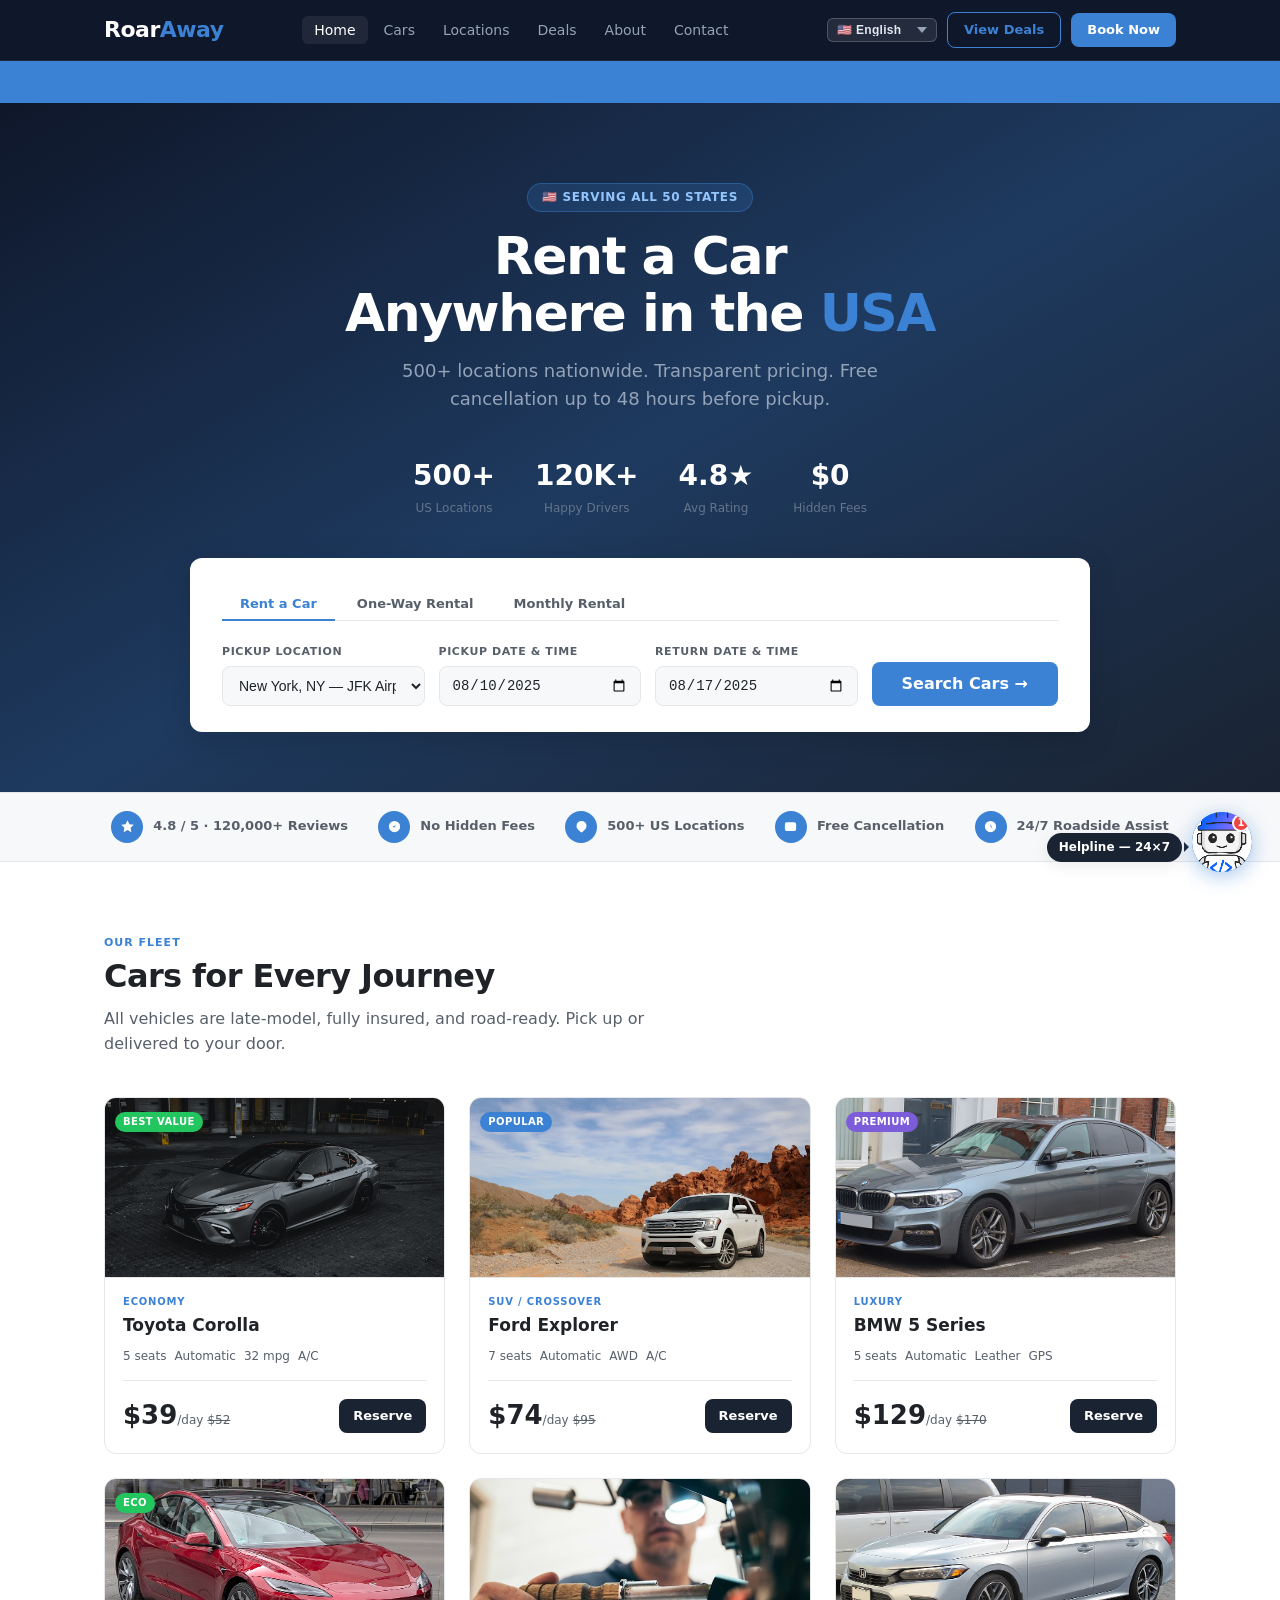
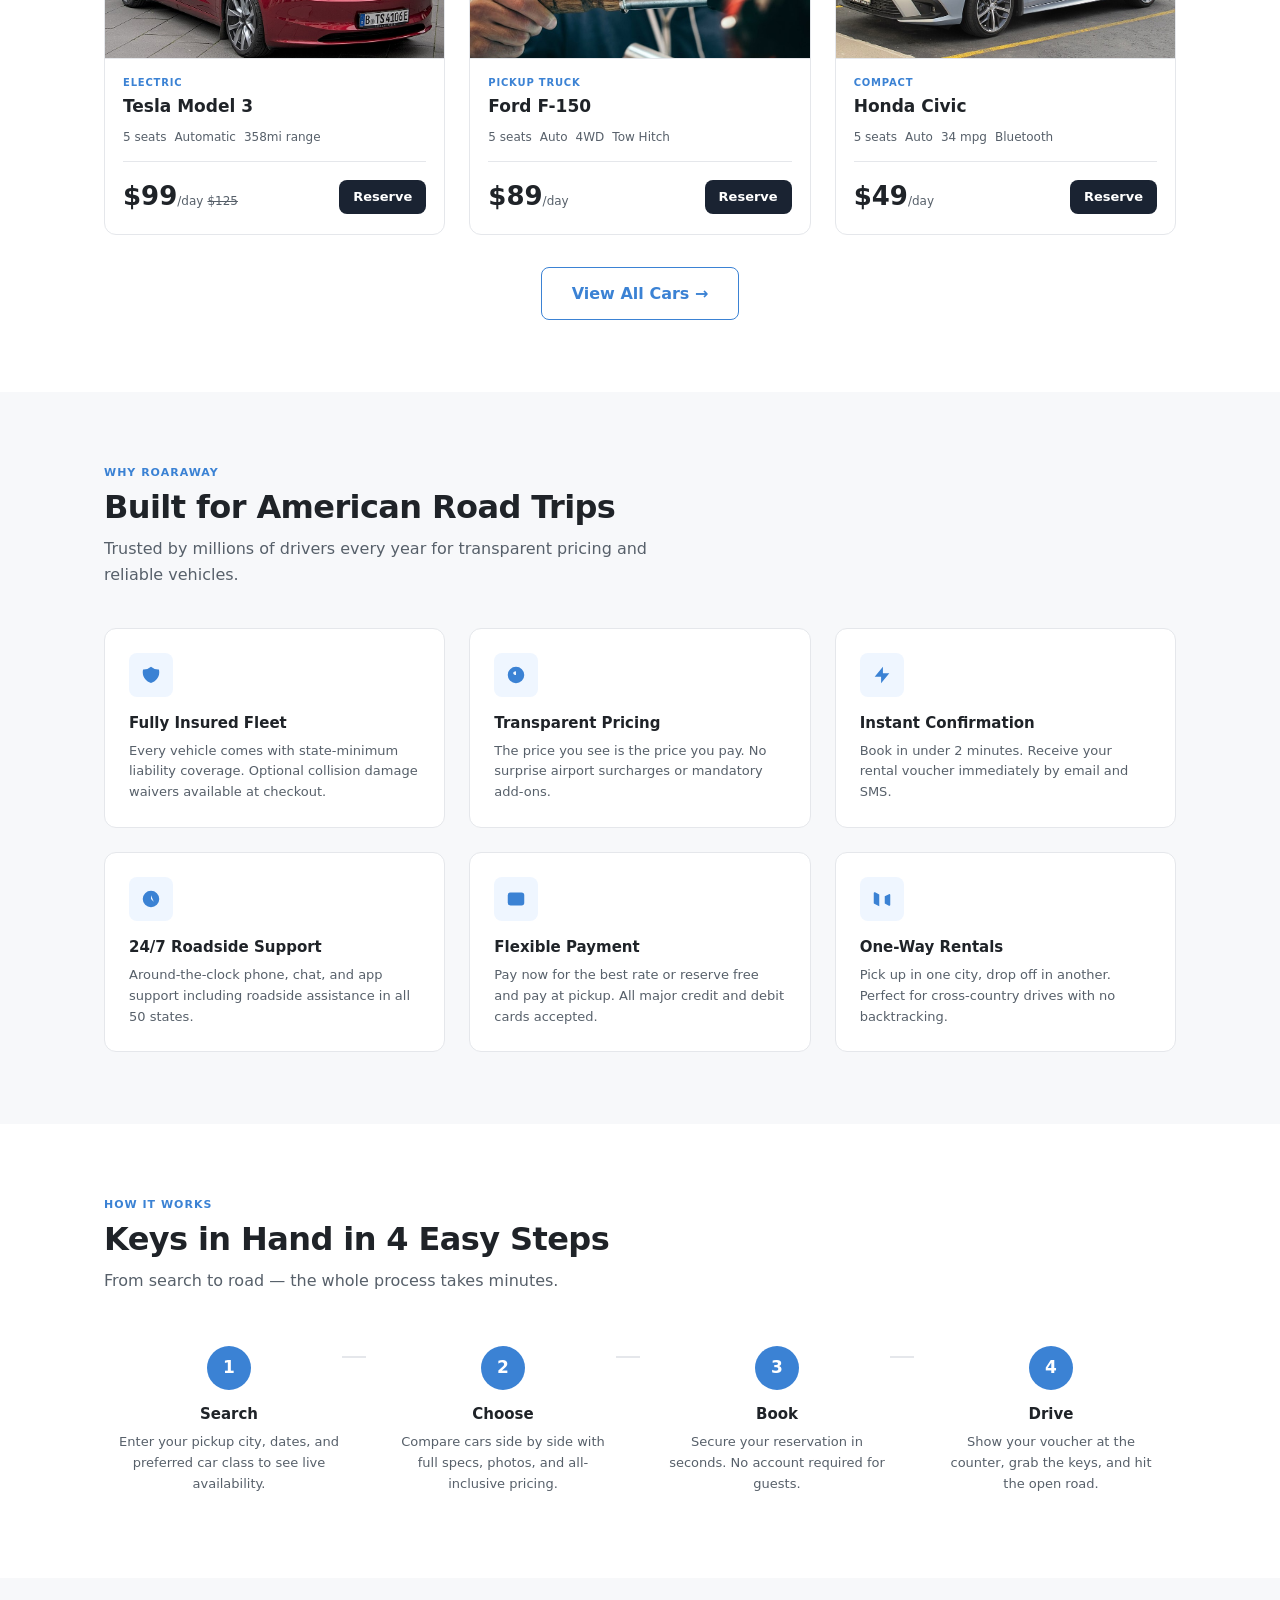
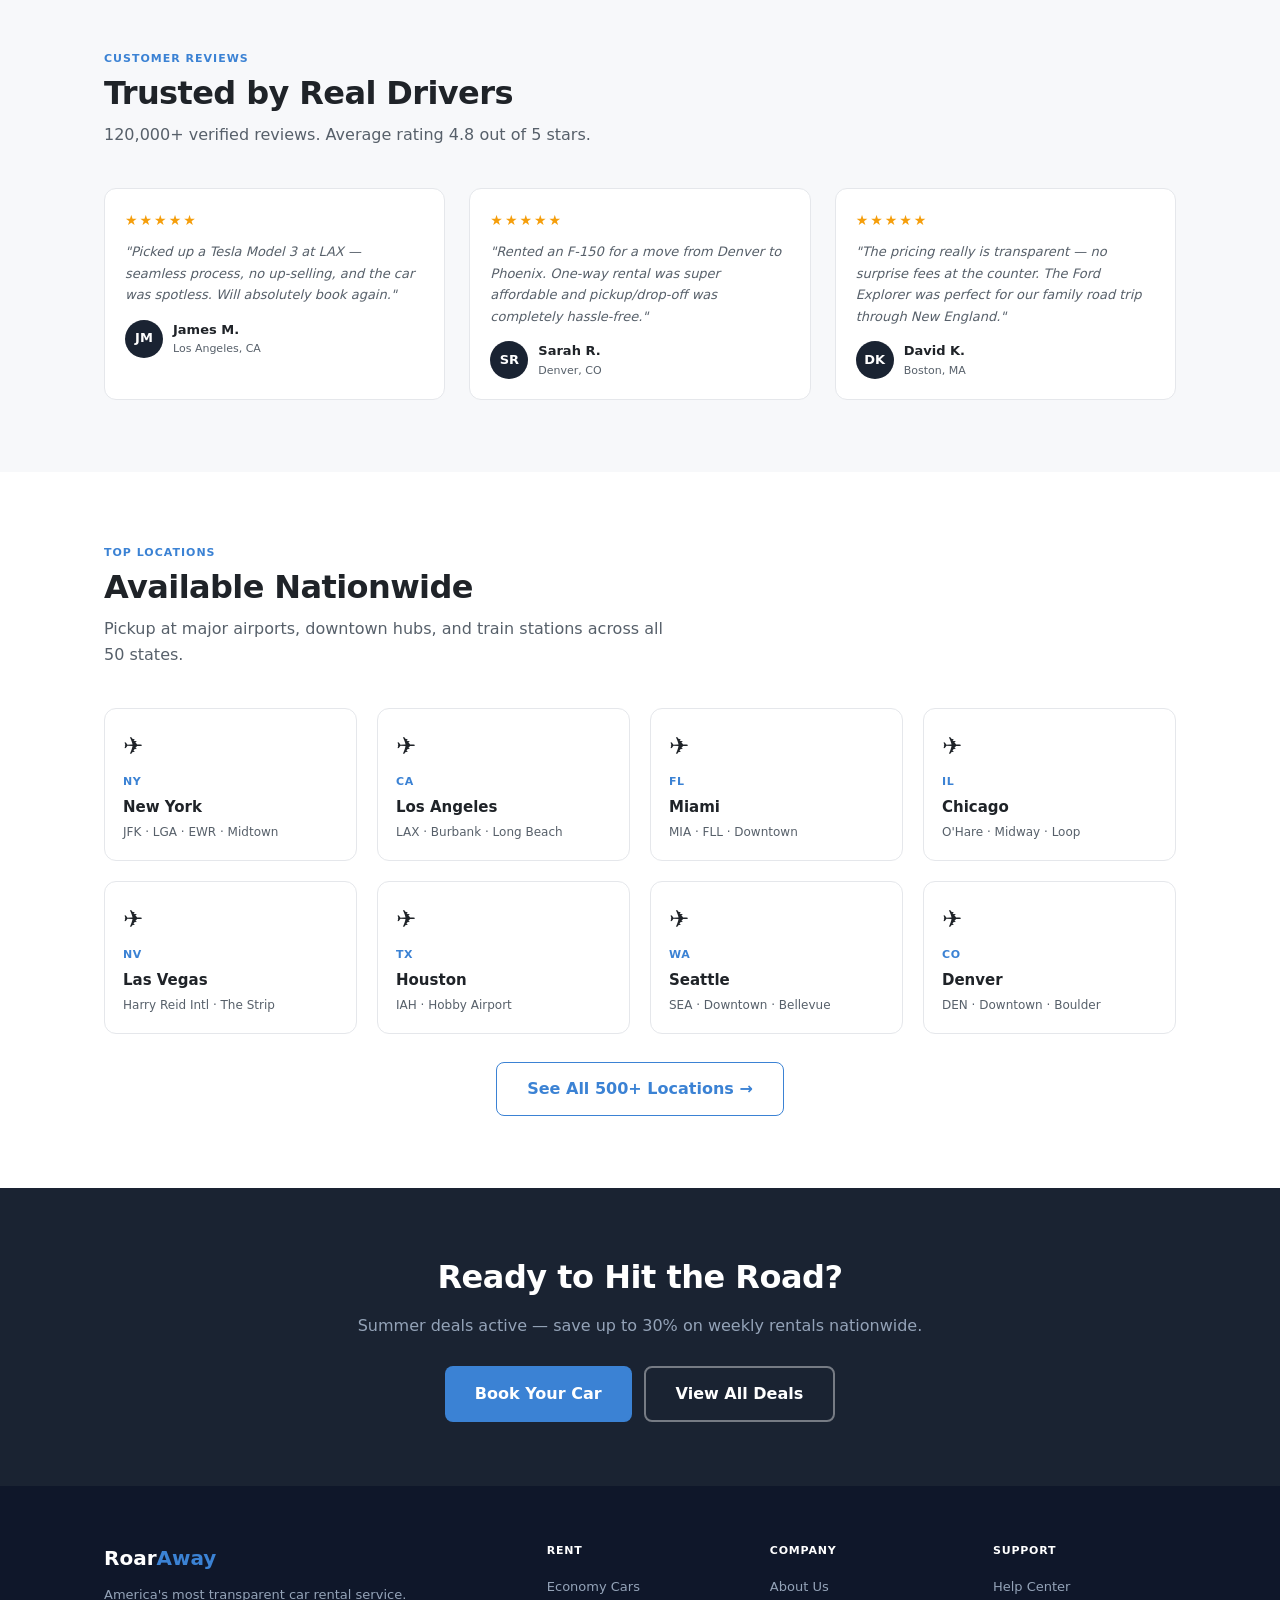
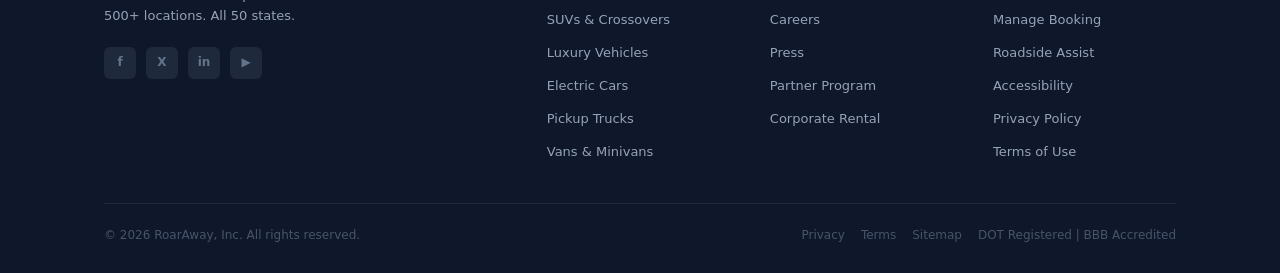
==== commit 87062733: "Revert "Replace Helpline with Buddy" This reverts commit 0cf9c1a69ef9c5067866da95c221905ce05c674b." ====
--- a/index.html
+++ b/index.html
@@ -411,31 +411,31 @@
   </div>
 </footer>
 
-<!-- 24/7 BUDDY CHAT WIDGET -->
+<!-- 24/7 HELPLINE CHAT WIDGET -->
 <!-- Label tooltip -->
-<div class="chat-label" id="chatLabel">Buddy — 24×7</div>
+<div class="chat-label" id="chatLabel">Helpline — 24×7</div>
 
 <!-- Floating action button -->
-<button class="chat-fab" id="chatFab" aria-label="Open buddy chat" aria-expanded="false">
+<button class="chat-fab" id="chatFab" aria-label="Open helpline chat" aria-expanded="false">
   <img class="chat-fab-open" src="assets/images/Boblogo.png" alt="Chat" style="width:60px;height:60px;object-fit:cover;border-radius:50%;position:absolute;inset:0;" />
   <svg class="chat-fab-close" viewBox="0 0 24 24"><line x1="18" y1="6" x2="6" y2="18"/><line x1="6" y1="6" x2="18" y2="18"/></svg>
   <span class="chat-badge" id="chatBadge">1</span>
 </button>
 
 <!-- Chat panel -->
-<div class="chat-panel" id="chatPanel" role="dialog" aria-label="24/7 Buddy Chat" aria-hidden="true">
+<div class="chat-panel" id="chatPanel" role="dialog" aria-label="24/7 Helpline Chat" aria-hidden="true">
 
   <div class="chat-header">
     <div class="chat-avatar">DA</div>
     <div class="chat-header-info">
-      <div class="chat-header-name">RoarAway Buddy</div>
+      <div class="chat-header-name">RoarAway Helpline</div>
       <div class="chat-header-status">● Online now — 24×7 support</div>
     </div>
   </div>
 
   <div class="chat-messages" id="chatMessages">
     <div class="chat-msg chat-msg--agent">
-      <div class="chat-bubble">👋 Hi there! Welcome to RoarAway's 24×7 buddy. How can I assist you today?</div>
+      <div class="chat-bubble">👋 Hi there! Welcome to RoarAway's 24×7 helpline. How can I assist you today?</div>
       <span class="chat-msg-time">Now</span>
     </div>
   </div>
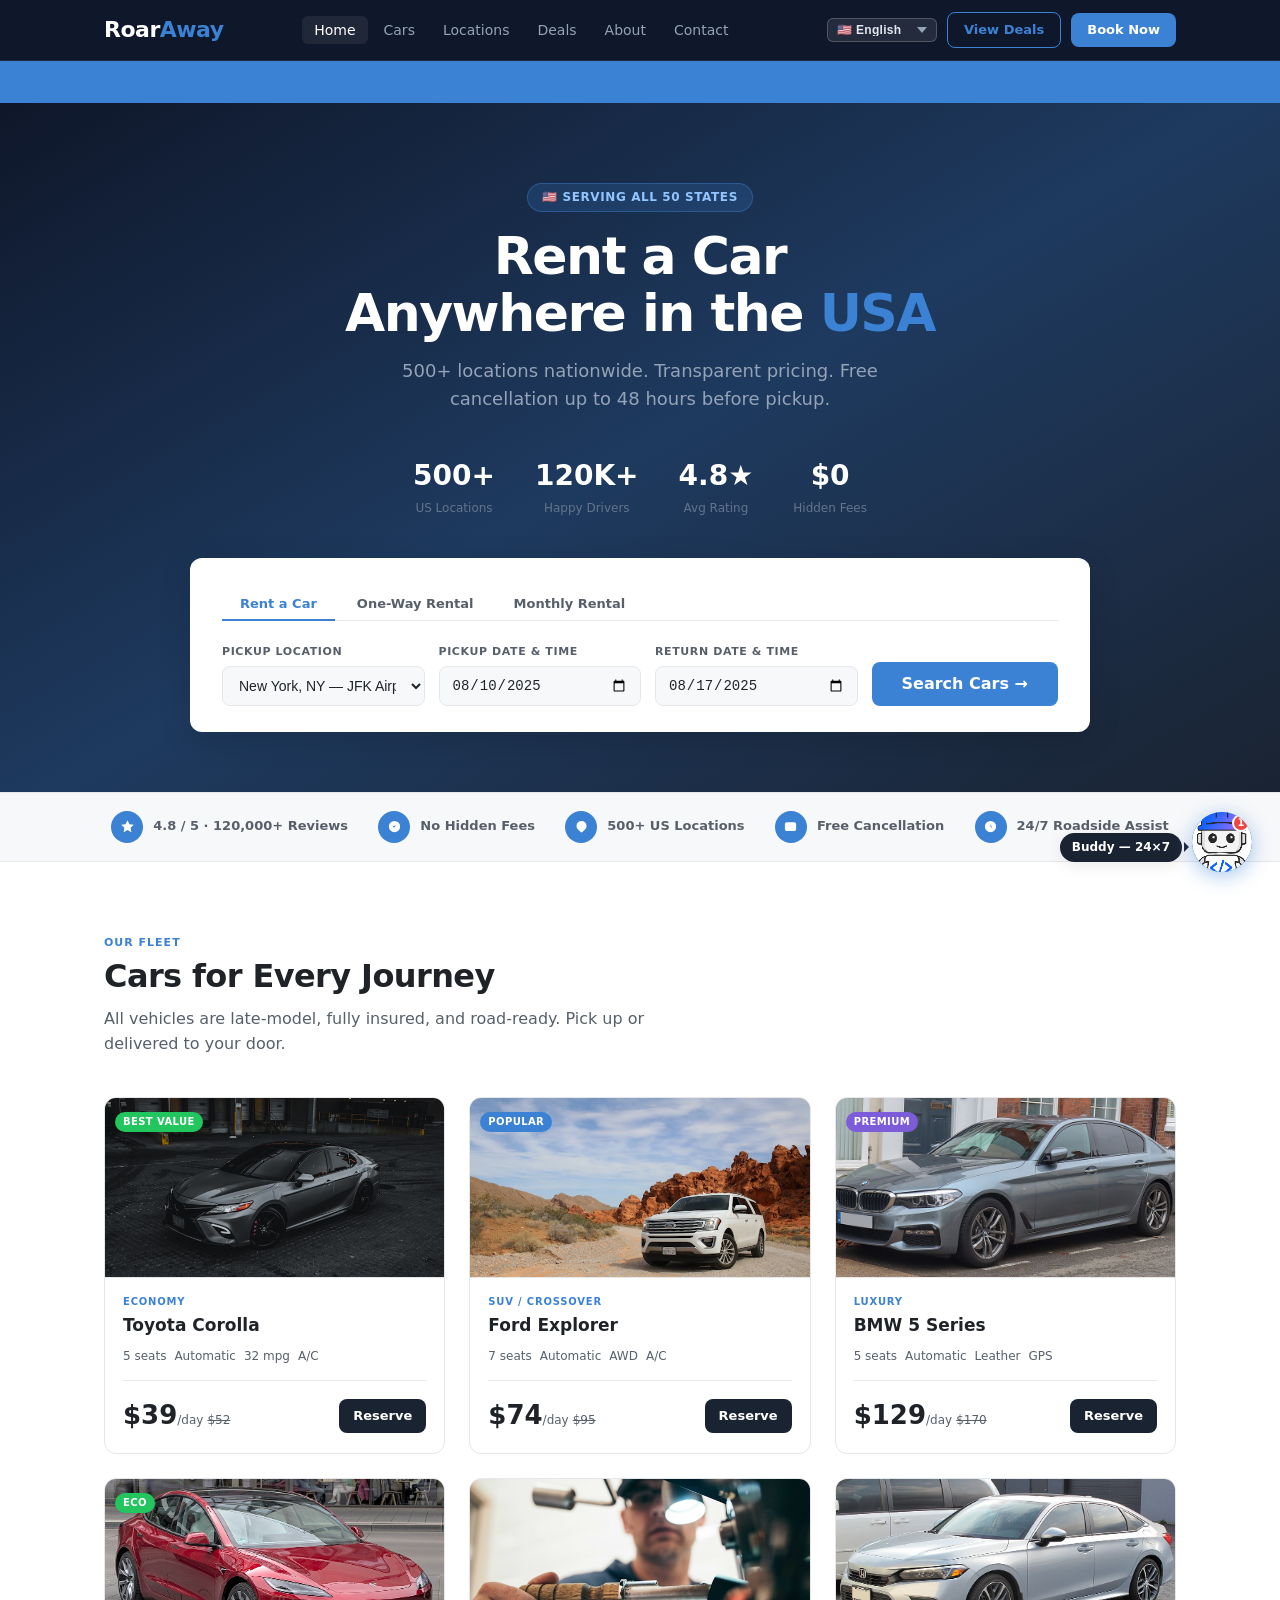
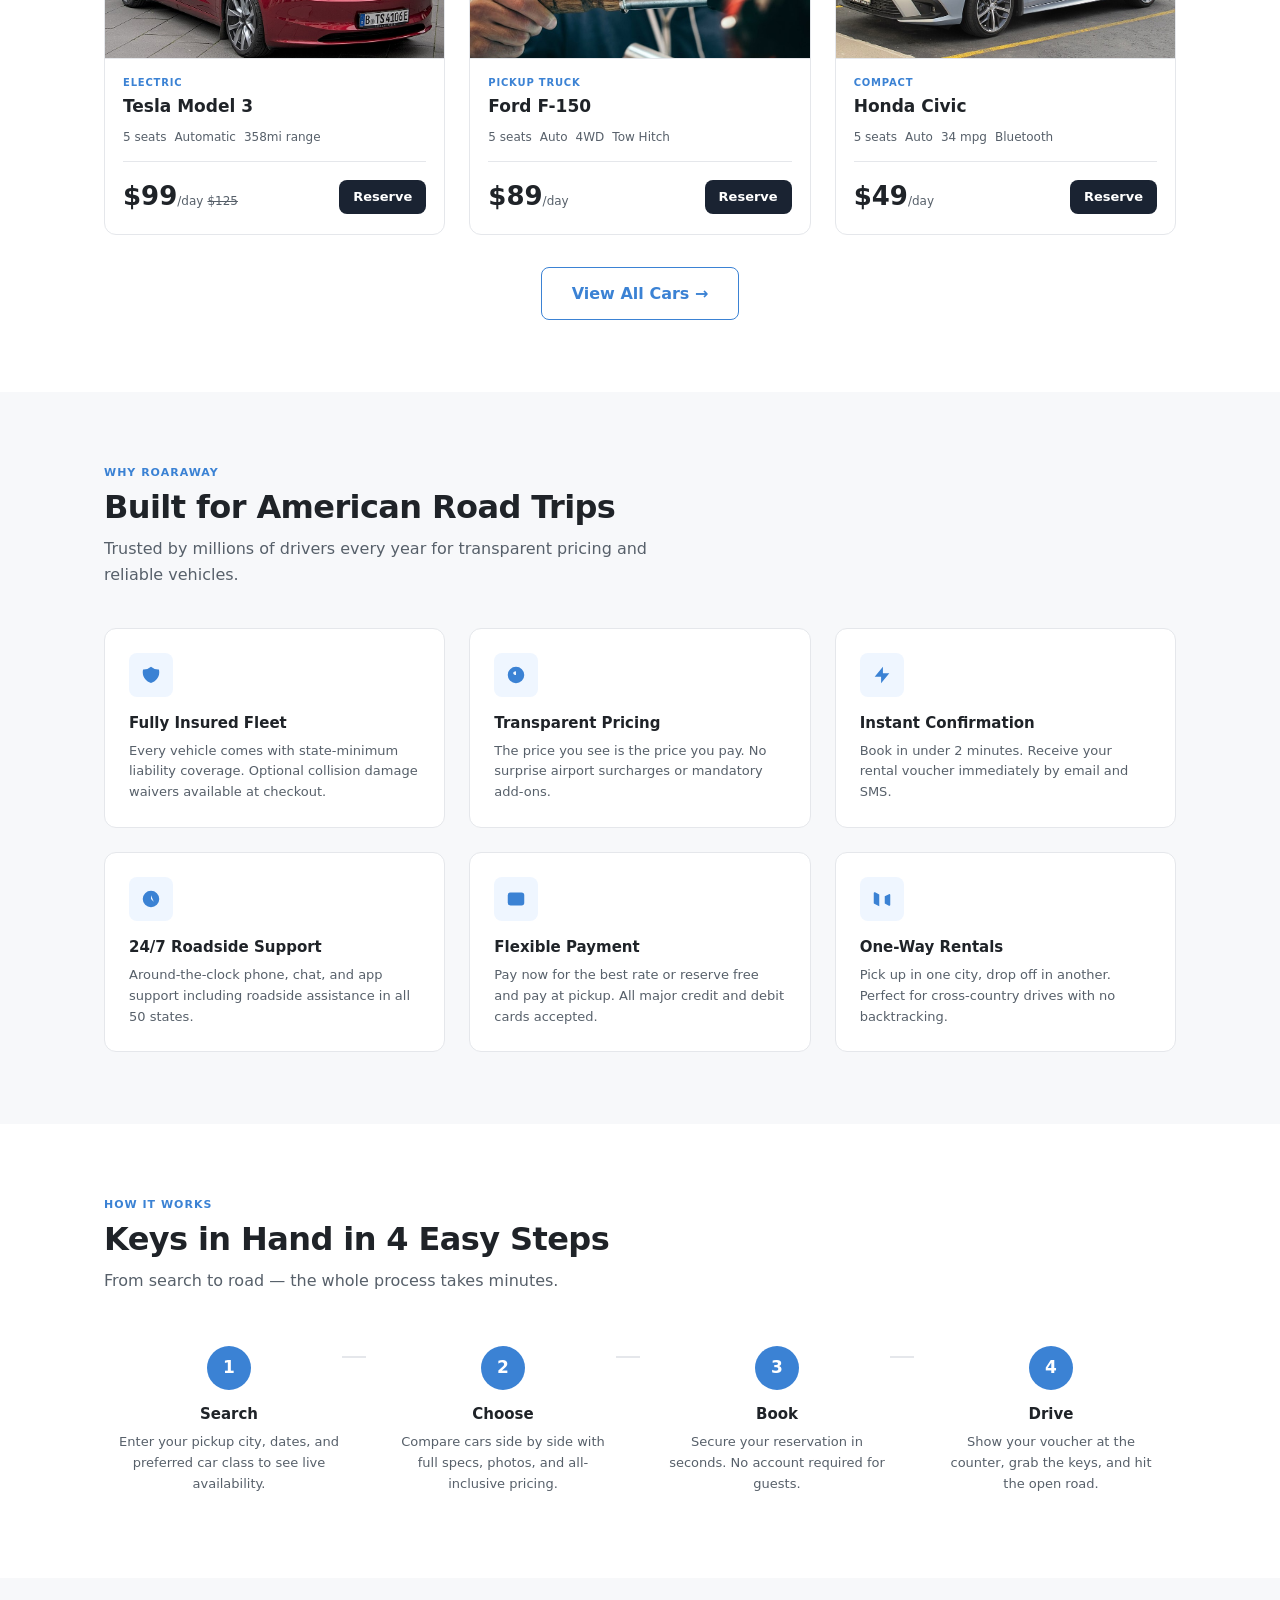
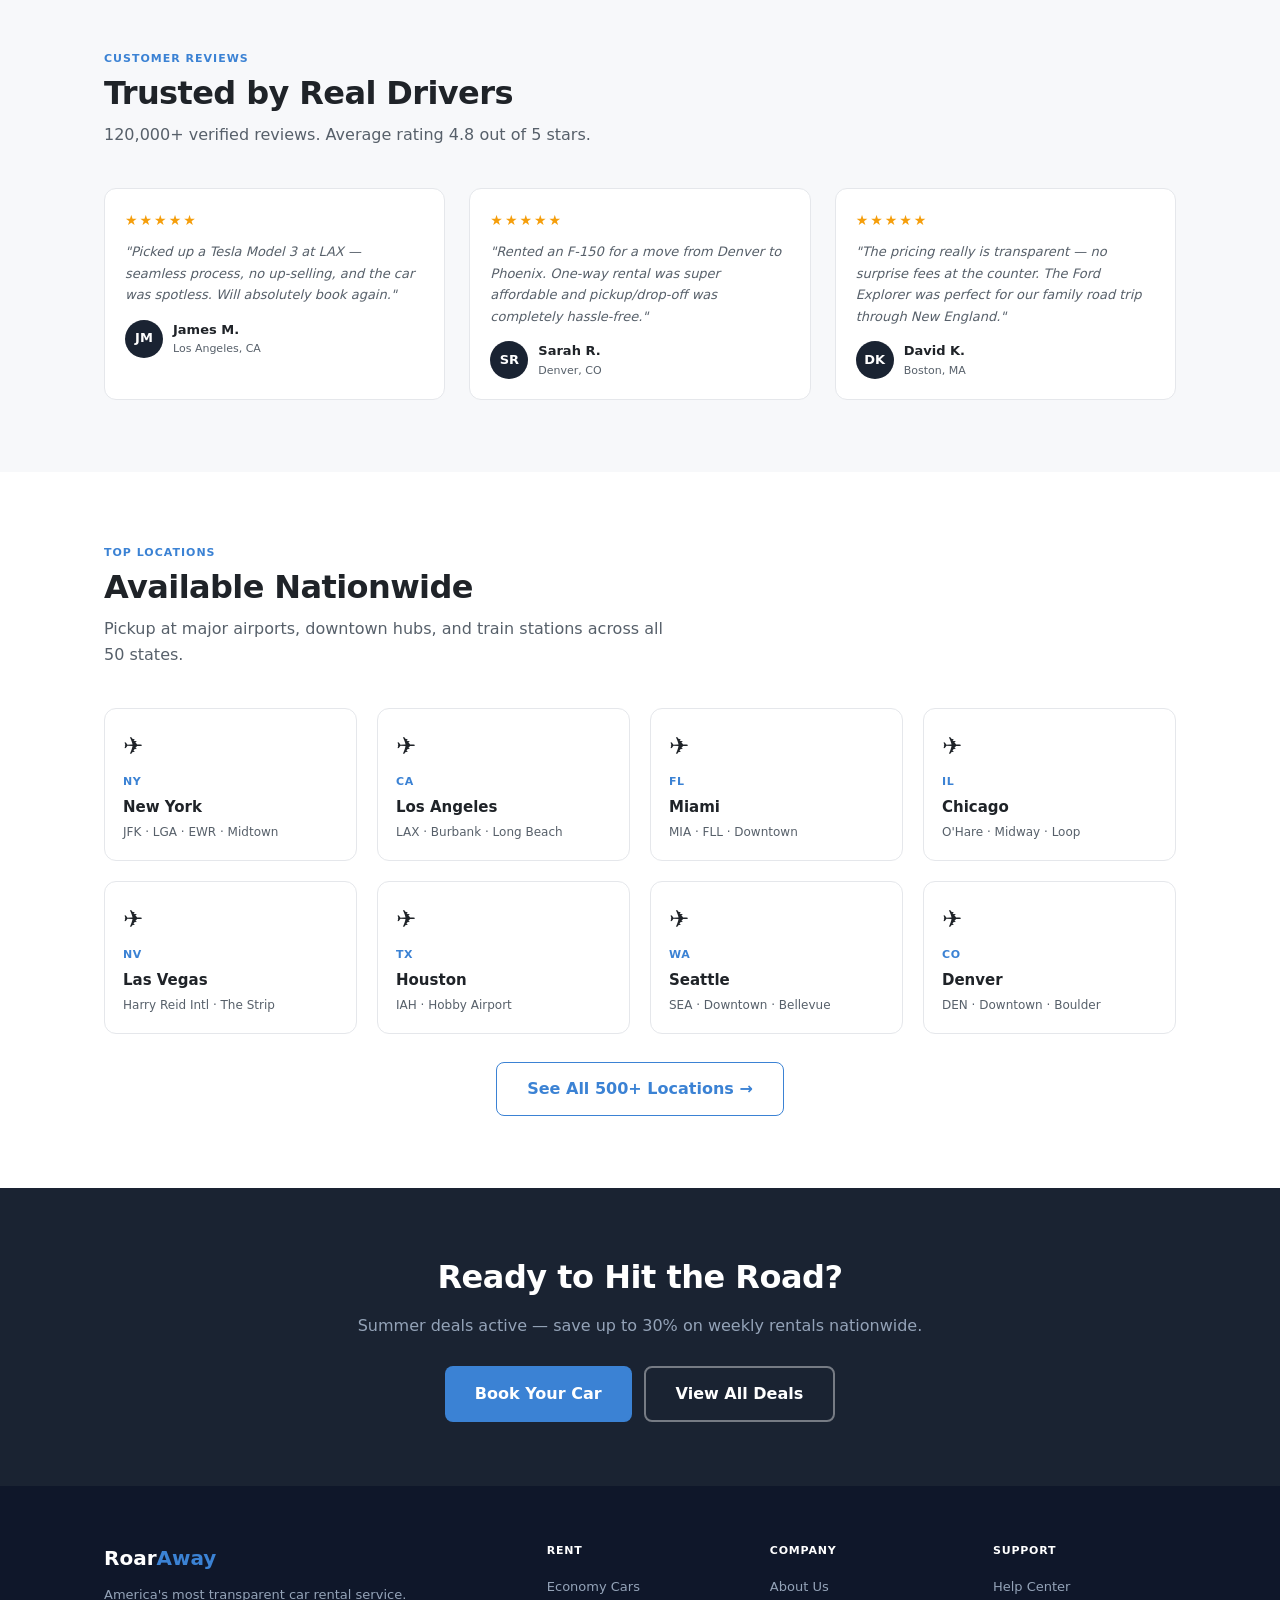
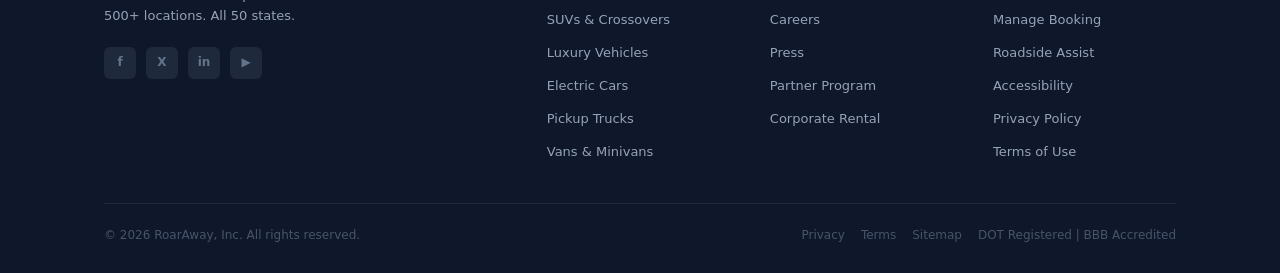
==== commit 948cde4c: "Replace Helpline with Buddy" ====
--- a/index.html
+++ b/index.html
@@ -413,10 +413,10 @@
 
 <!-- 24/7 HELPLINE CHAT WIDGET -->
 <!-- Label tooltip -->
-<div class="chat-label" id="chatLabel">Helpline — 24×7</div>
+<div class="chat-label" id="chatLabel">Buddy — 24×7</div>
 
 <!-- Floating action button -->
-<button class="chat-fab" id="chatFab" aria-label="Open helpline chat" aria-expanded="false">
+<button class="chat-fab" id="chatFab" aria-label="Open buddy chat" aria-expanded="false">
   <img class="chat-fab-open" src="assets/images/Boblogo.png" alt="Chat" style="width:60px;height:60px;object-fit:cover;border-radius:50%;position:absolute;inset:0;" />
   <svg class="chat-fab-close" viewBox="0 0 24 24"><line x1="18" y1="6" x2="6" y2="18"/><line x1="6" y1="6" x2="18" y2="18"/></svg>
   <span class="chat-badge" id="chatBadge">1</span>
@@ -435,7 +435,7 @@
 
   <div class="chat-messages" id="chatMessages">
     <div class="chat-msg chat-msg--agent">
-      <div class="chat-bubble">👋 Hi there! Welcome to RoarAway's 24×7 helpline. How can I assist you today?</div>
+      <div class="chat-bubble">👋 Hi there! Welcome to RoarAway's 24×7 buddy. How can I assist you today?</div>
       <span class="chat-msg-time">Now</span>
     </div>
   </div>
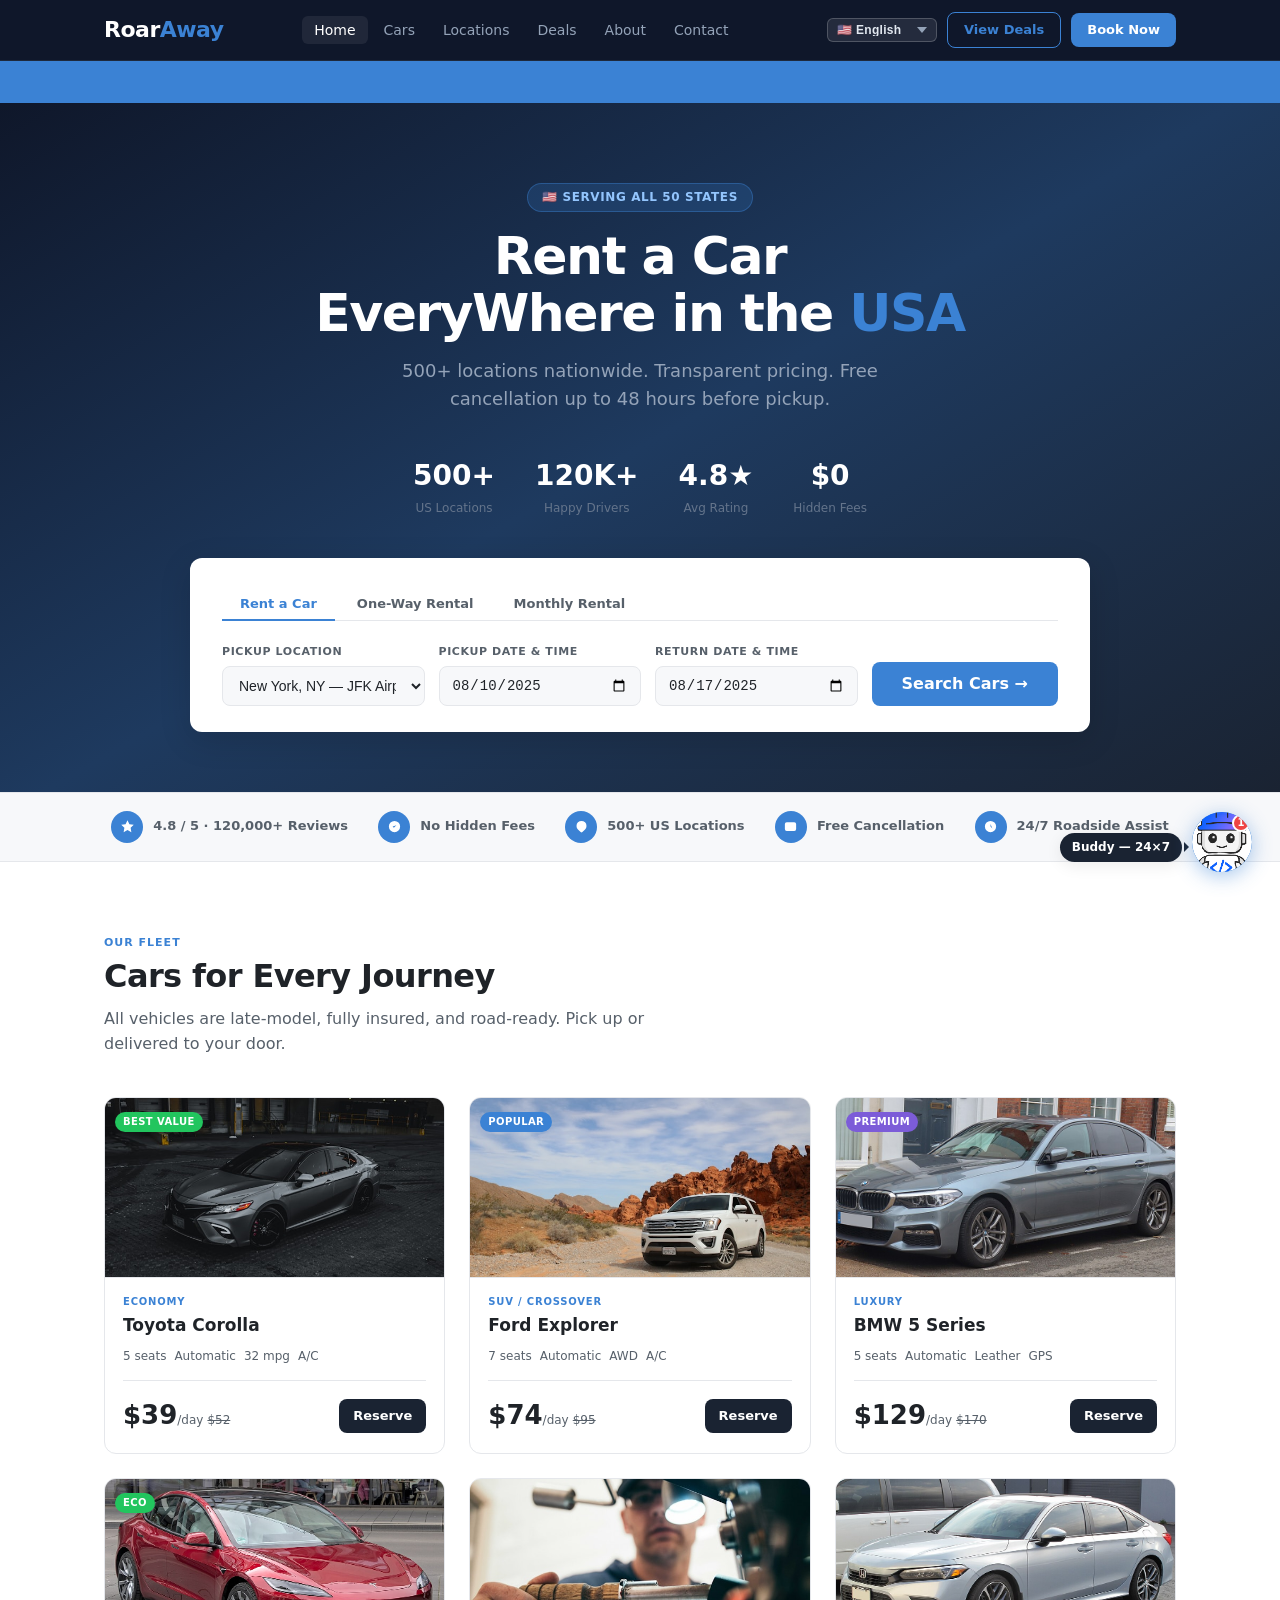
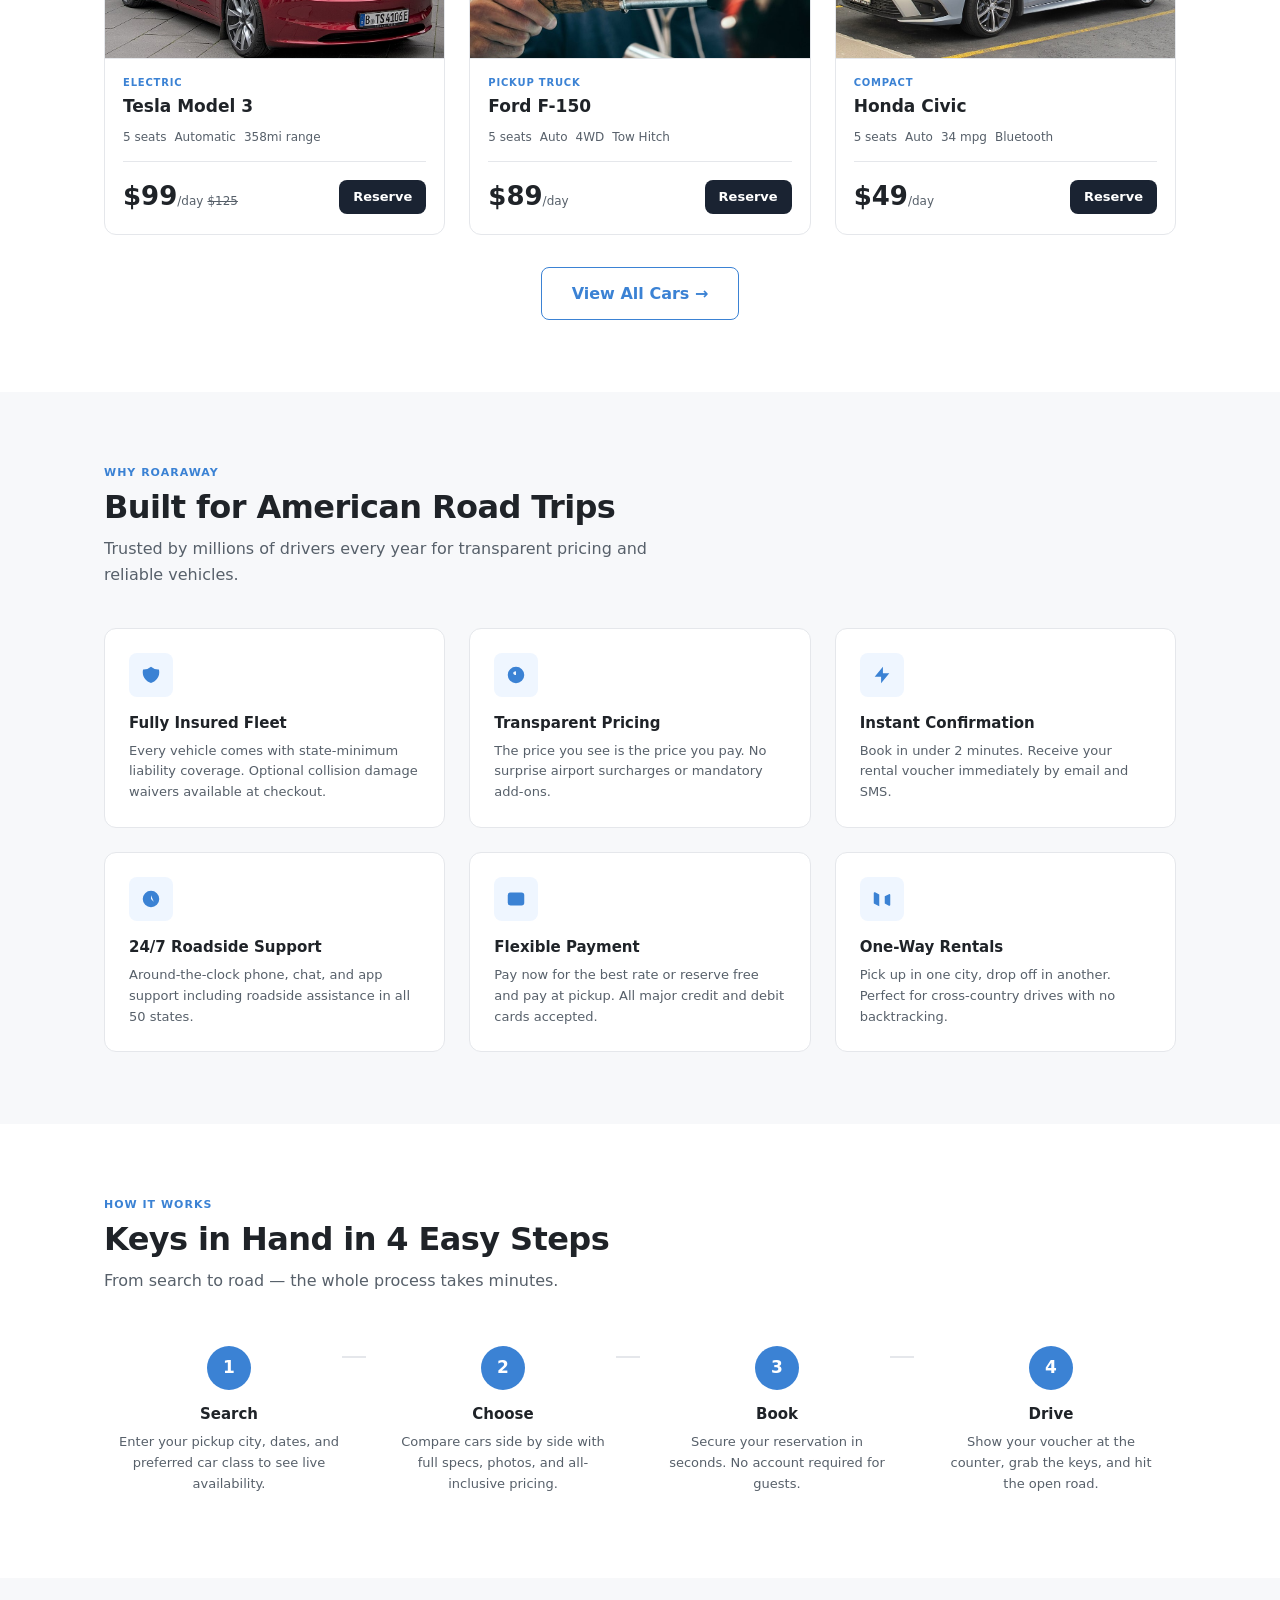
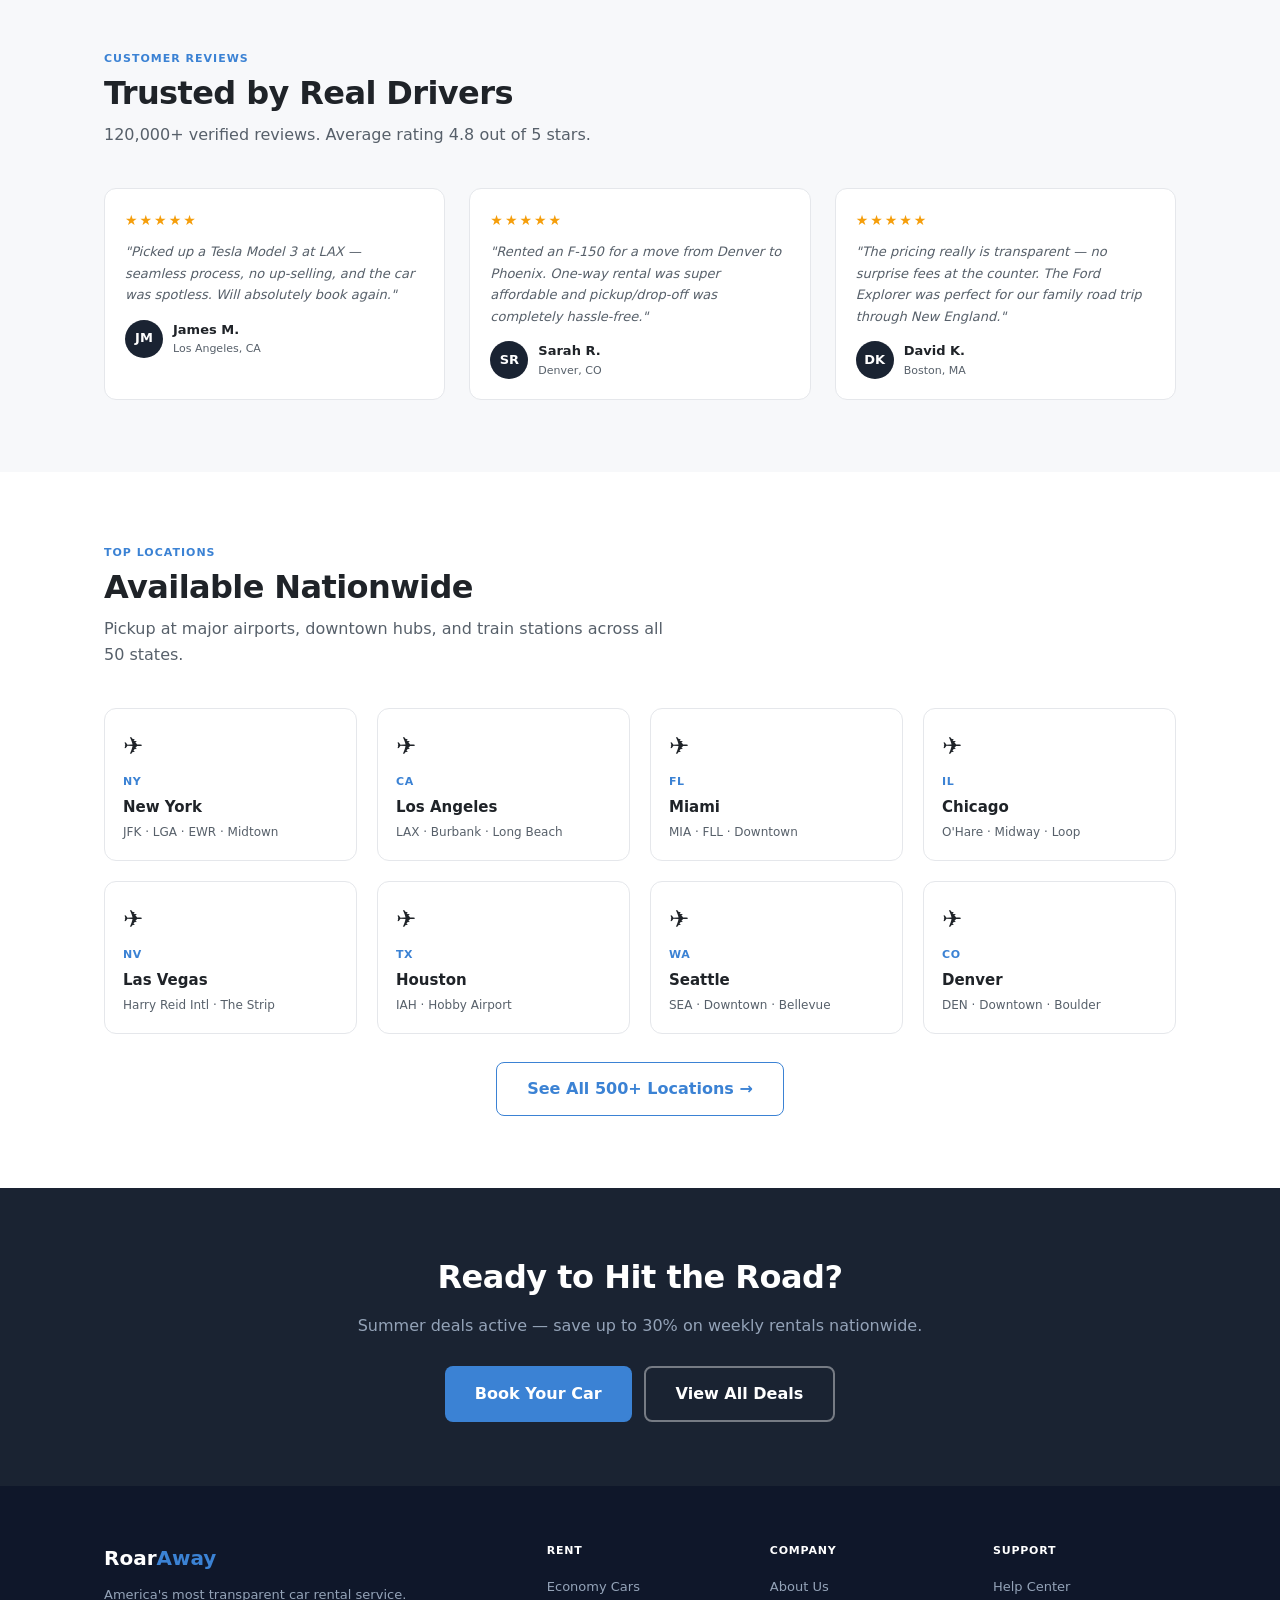
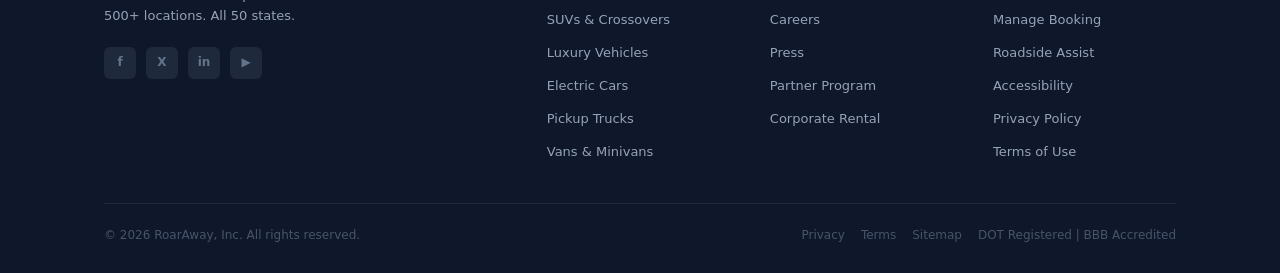
==== commit d6e93f4b: "Replace AnyWhere with EveryWhere" ====
--- a/index.html
+++ b/index.html
@@ -4,7 +4,7 @@
 <meta charset="UTF-8" />
 <meta name="viewport" content="width=device-width, initial-scale=1.0" />
 <title>RoarAway — Car Rental USA | 500+ Locations</title>
-<meta name="description" content="Rent a car anywhere in the USA. 500+ locations, no hidden fees, free cancellation. Economy to luxury — book online in minutes.">
+<meta name="description" content="Rent a car everywhere in the USA. 500+ locations, no hidden fees, free cancellation. Economy to luxury — book online in minutes.">
 <link rel="stylesheet" href="css/styles.css" />
 <style>
   /* Hero extras */
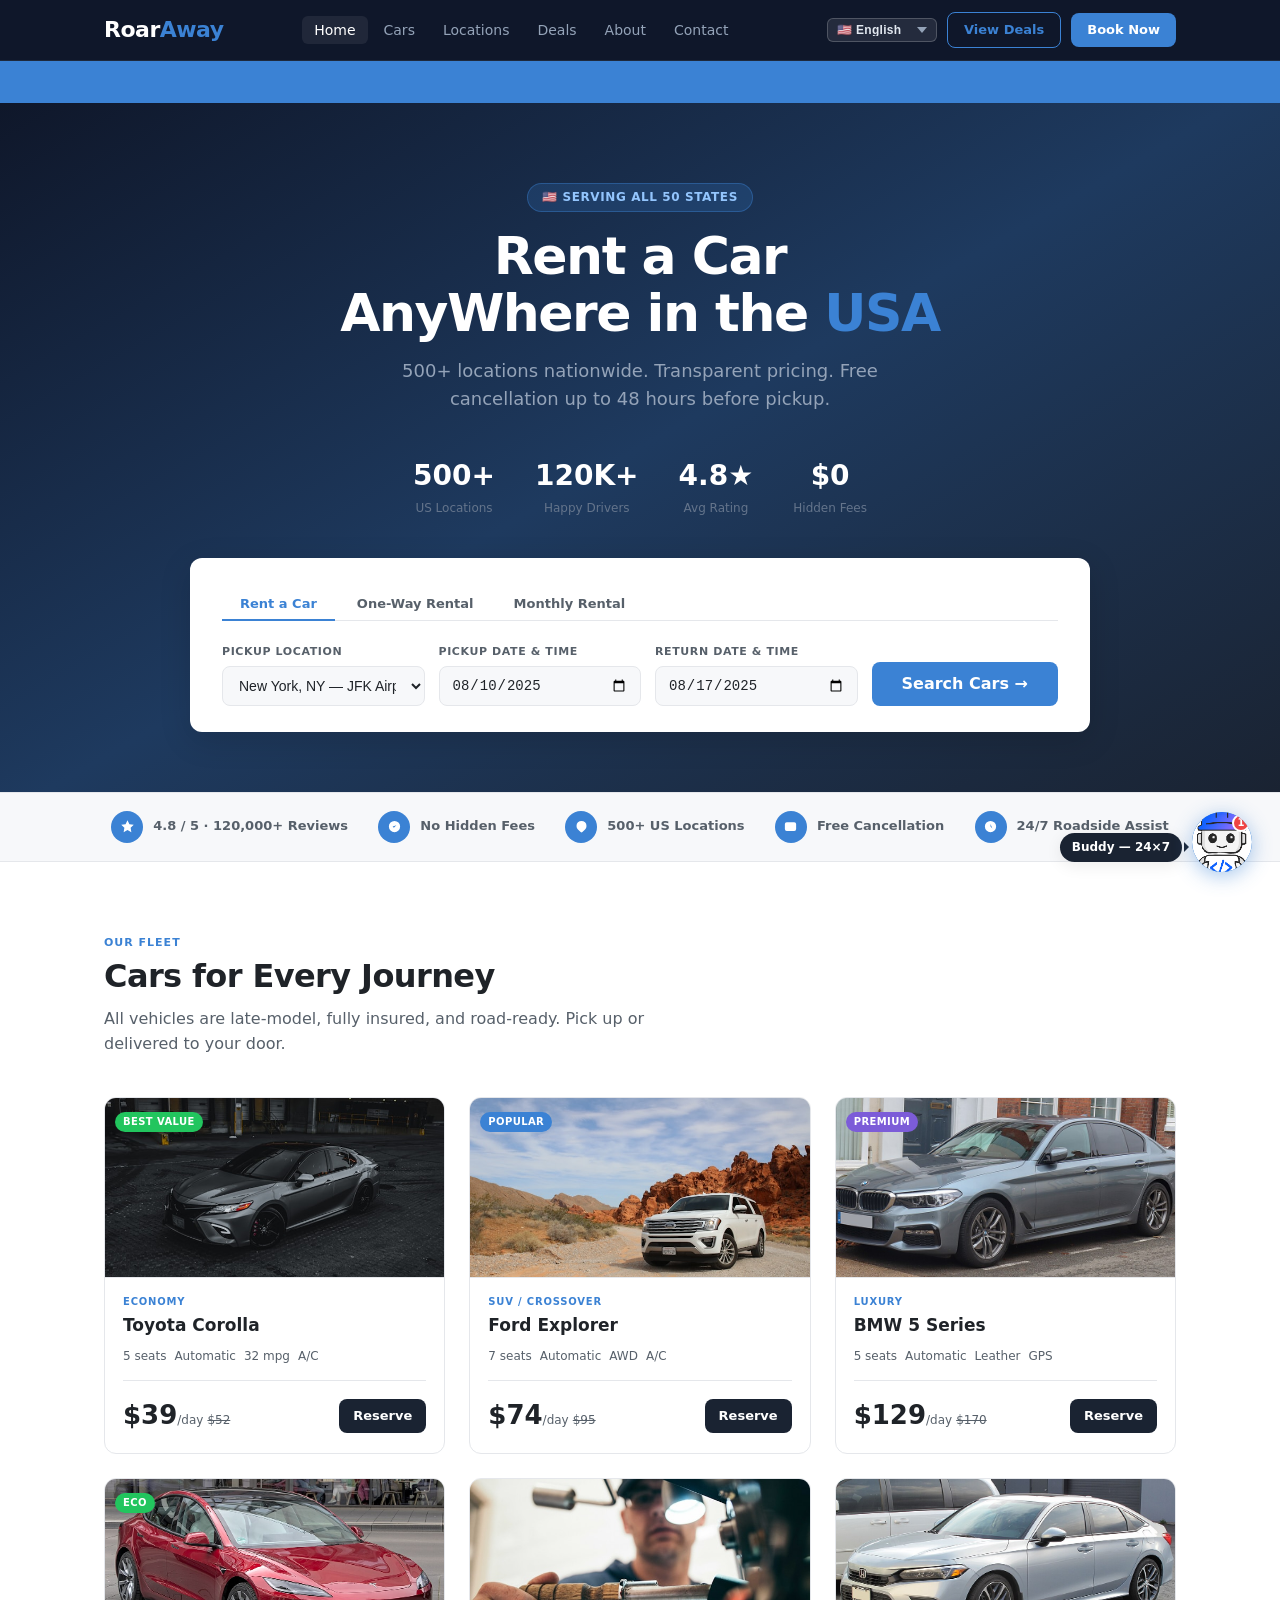
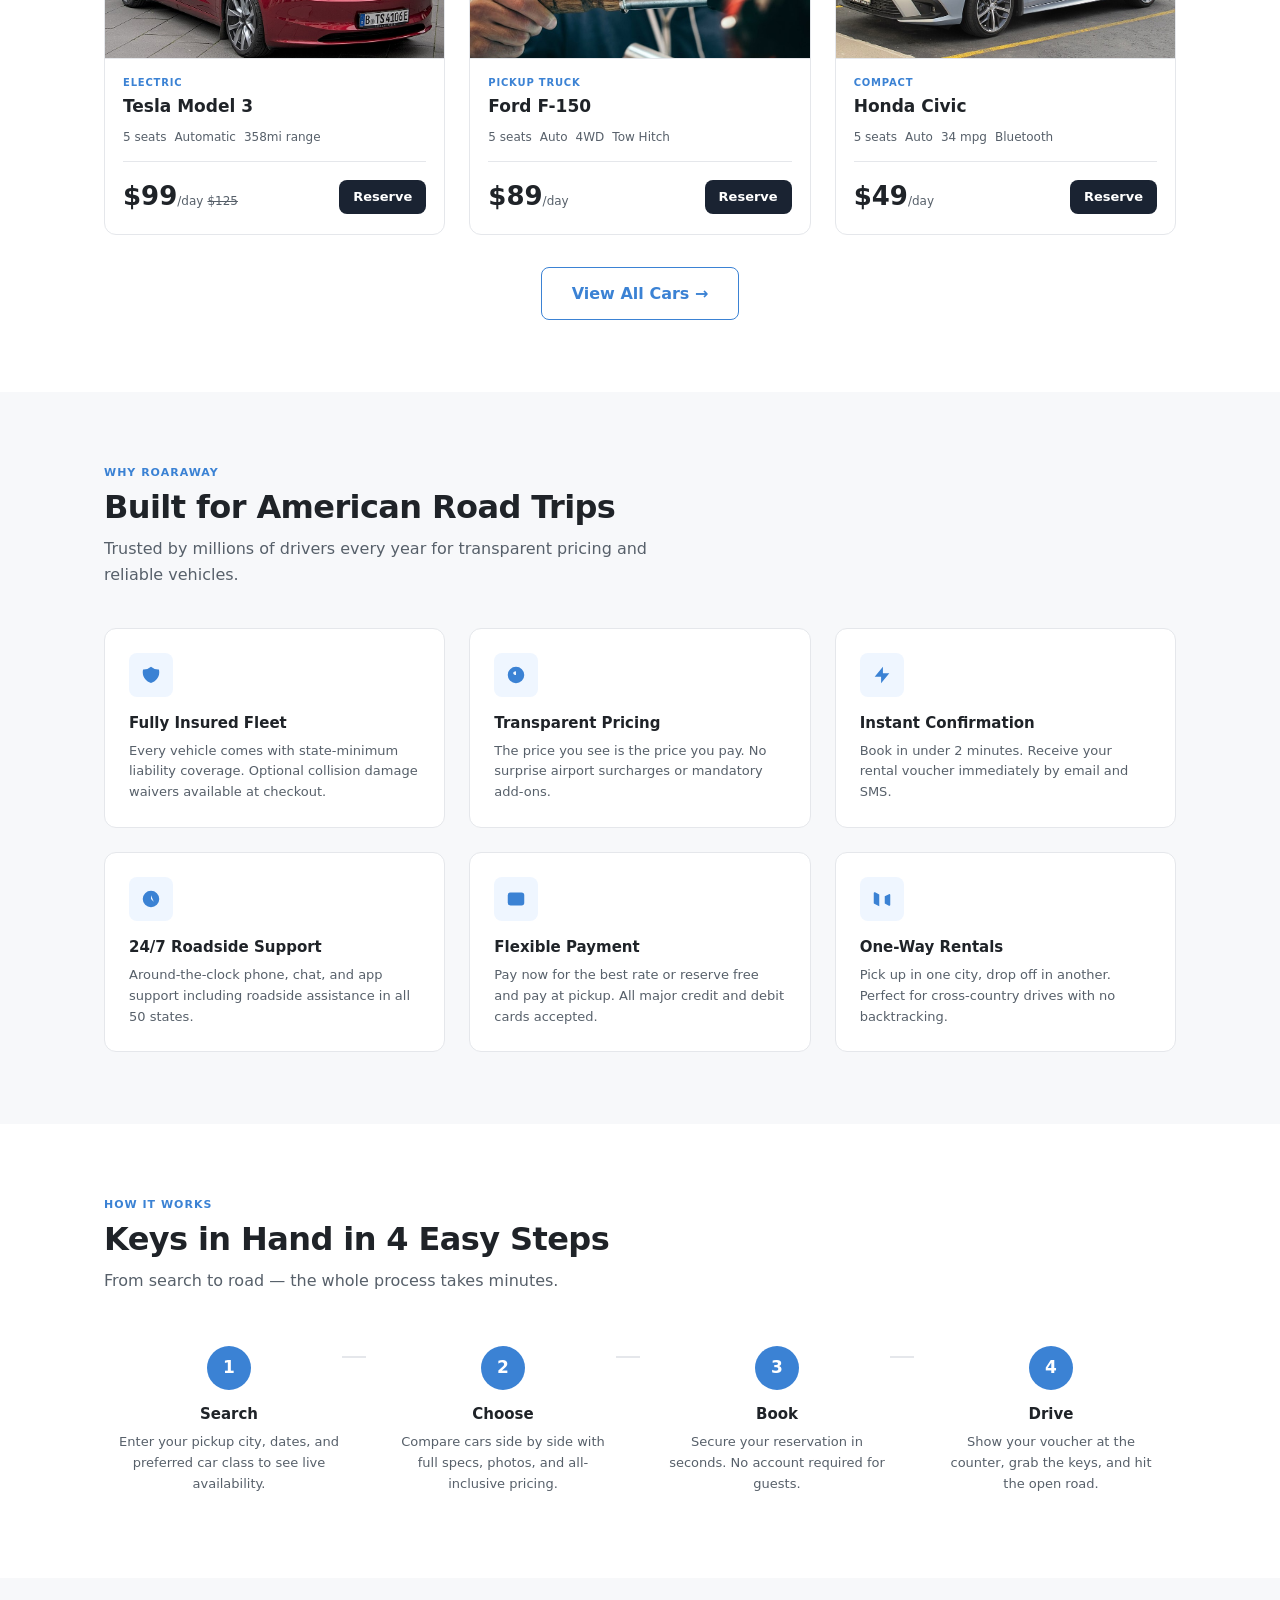
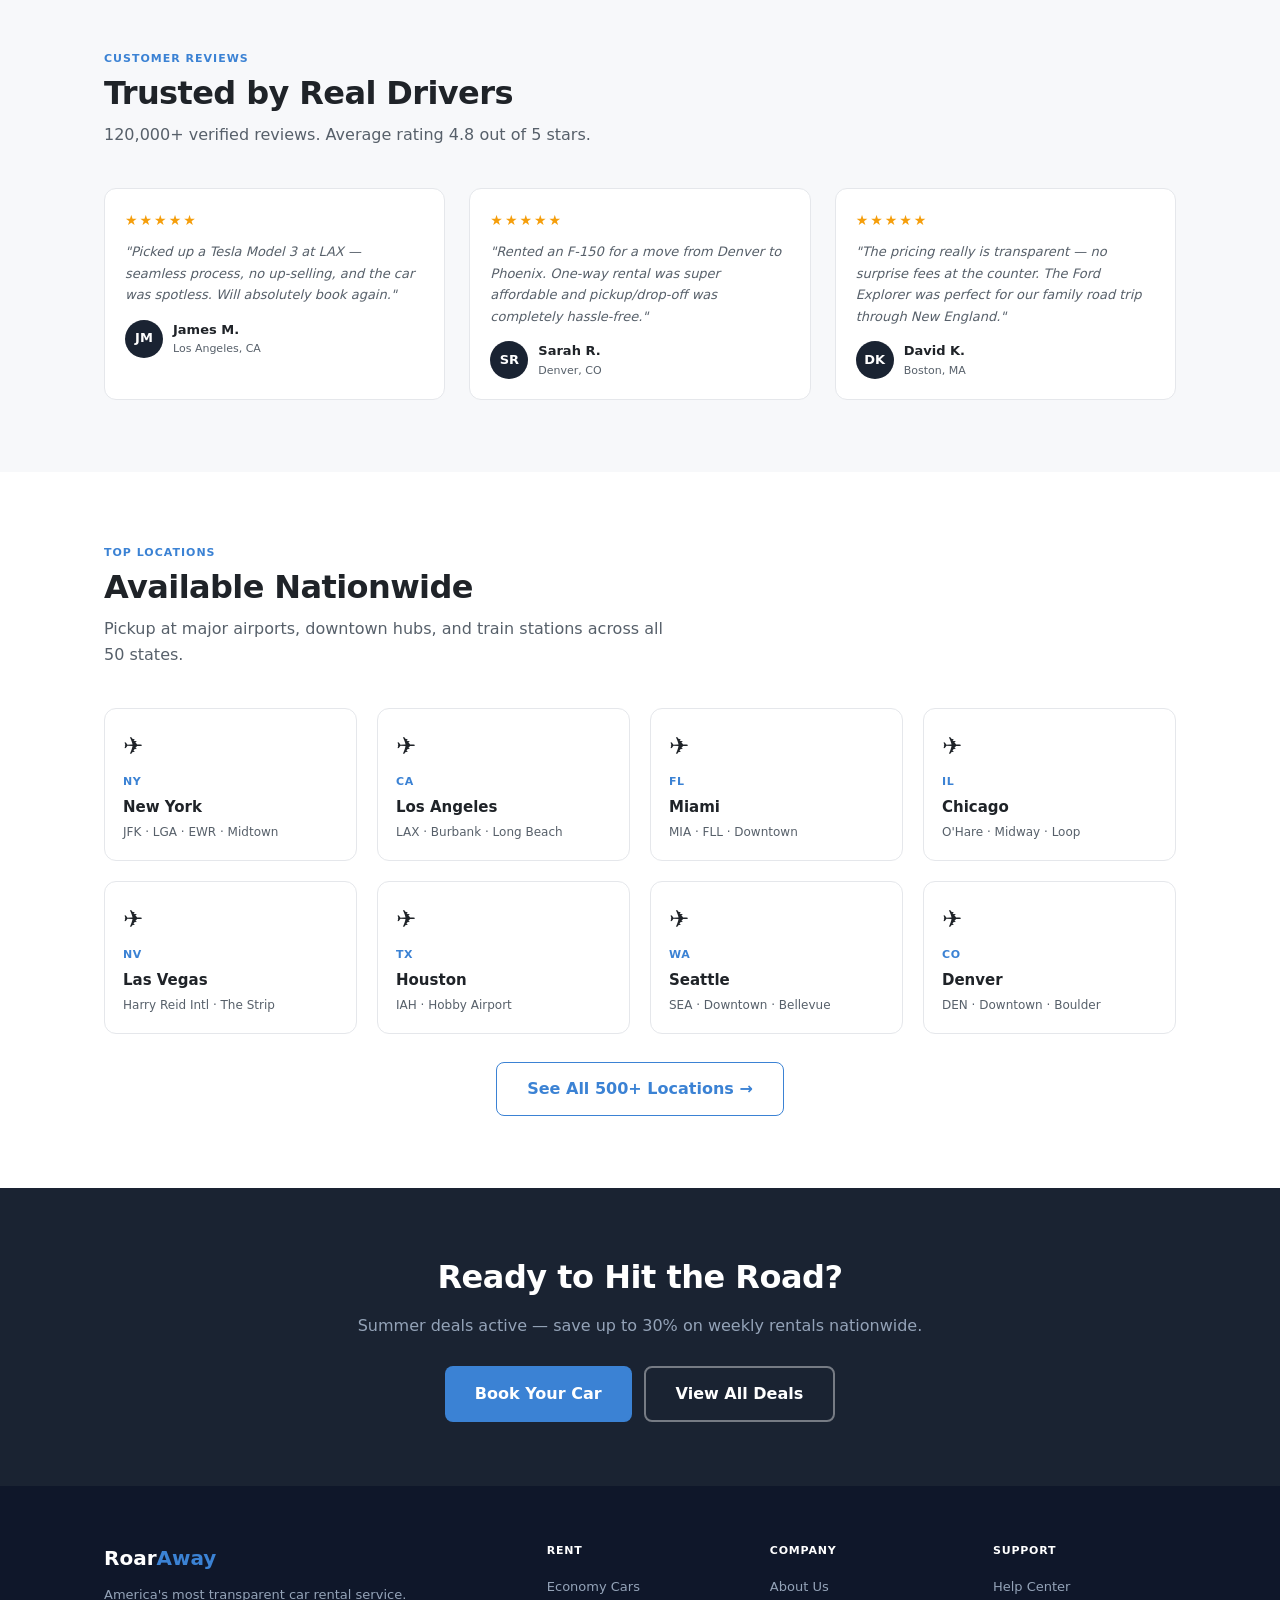
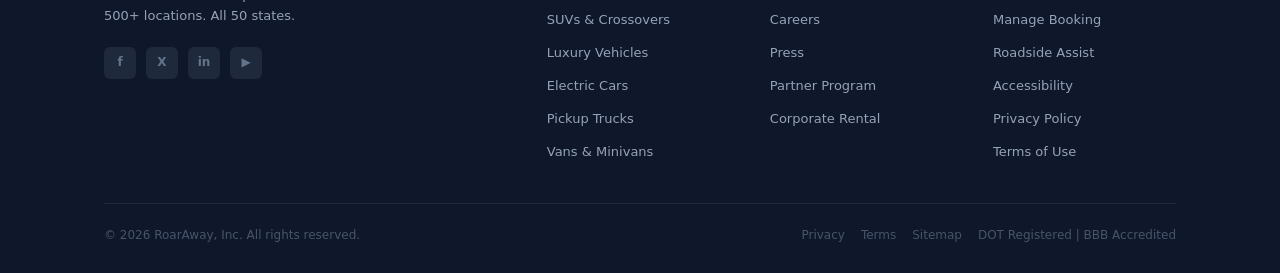
==== commit 75a2dd7f: "Replace EveryWhere with AnyWhere" ====
--- a/index.html
+++ b/index.html
@@ -4,7 +4,7 @@
 <meta charset="UTF-8" />
 <meta name="viewport" content="width=device-width, initial-scale=1.0" />
 <title>RoarAway — Car Rental USA | 500+ Locations</title>
-<meta name="description" content="Rent a car everywhere in the USA. 500+ locations, no hidden fees, free cancellation. Economy to luxury — book online in minutes.">
+<meta name="description" content="Rent a car anywhere in the USA. 500+ locations, no hidden fees, free cancellation. Economy to luxury — book online in minutes.">
 <link rel="stylesheet" href="css/styles.css" />
 <style>
   /* Hero extras */
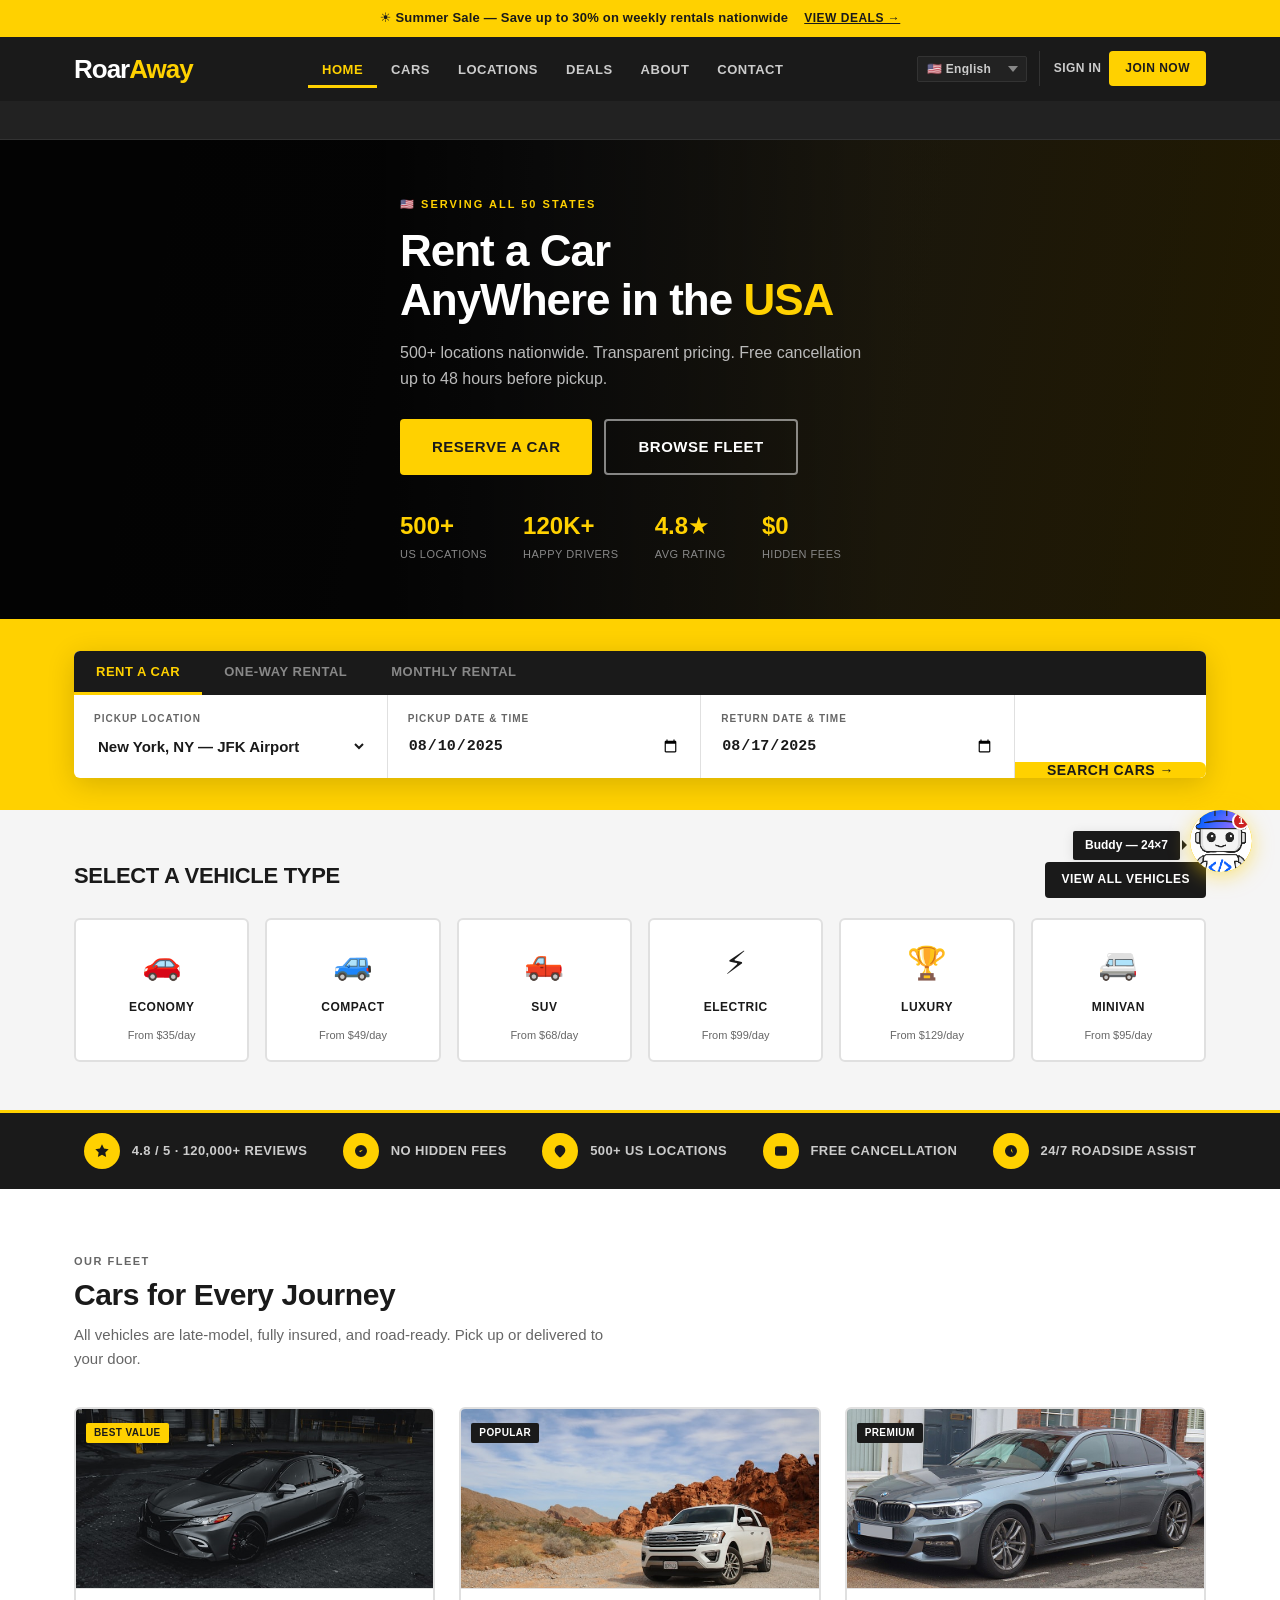
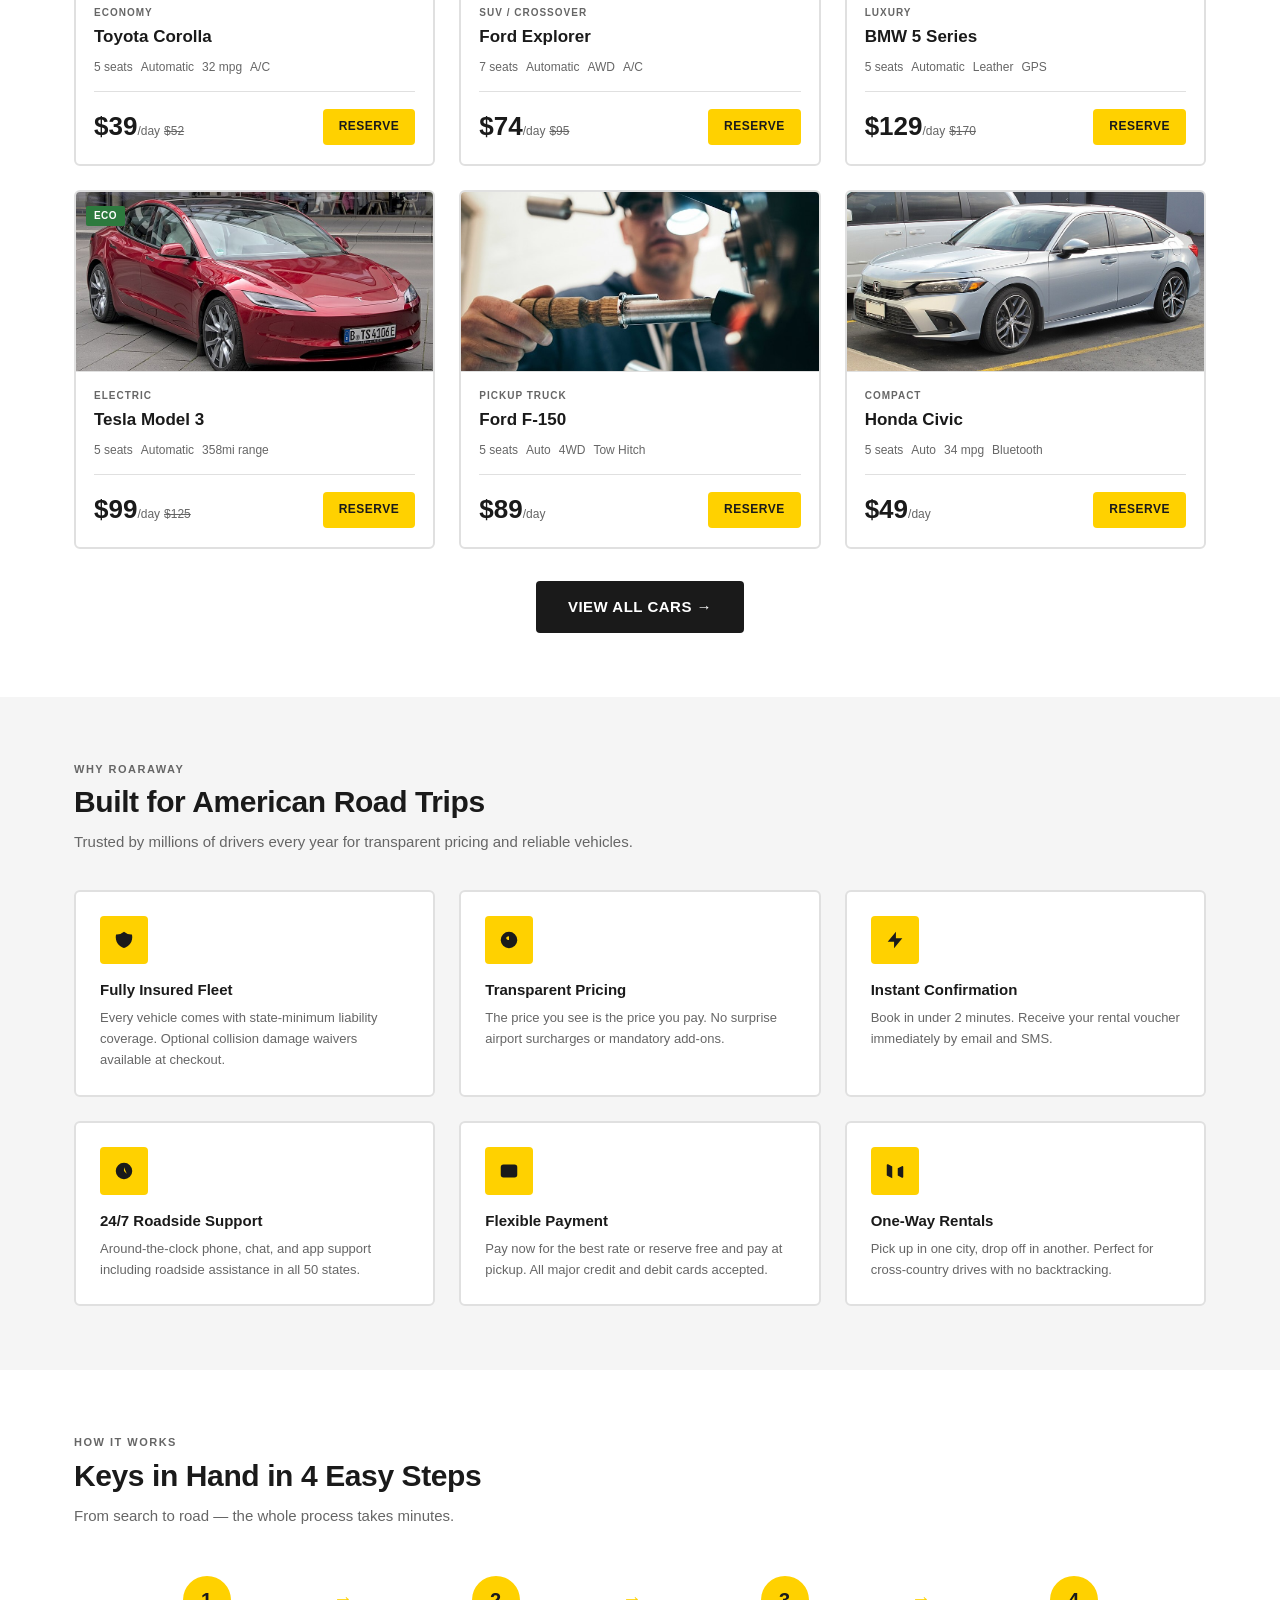
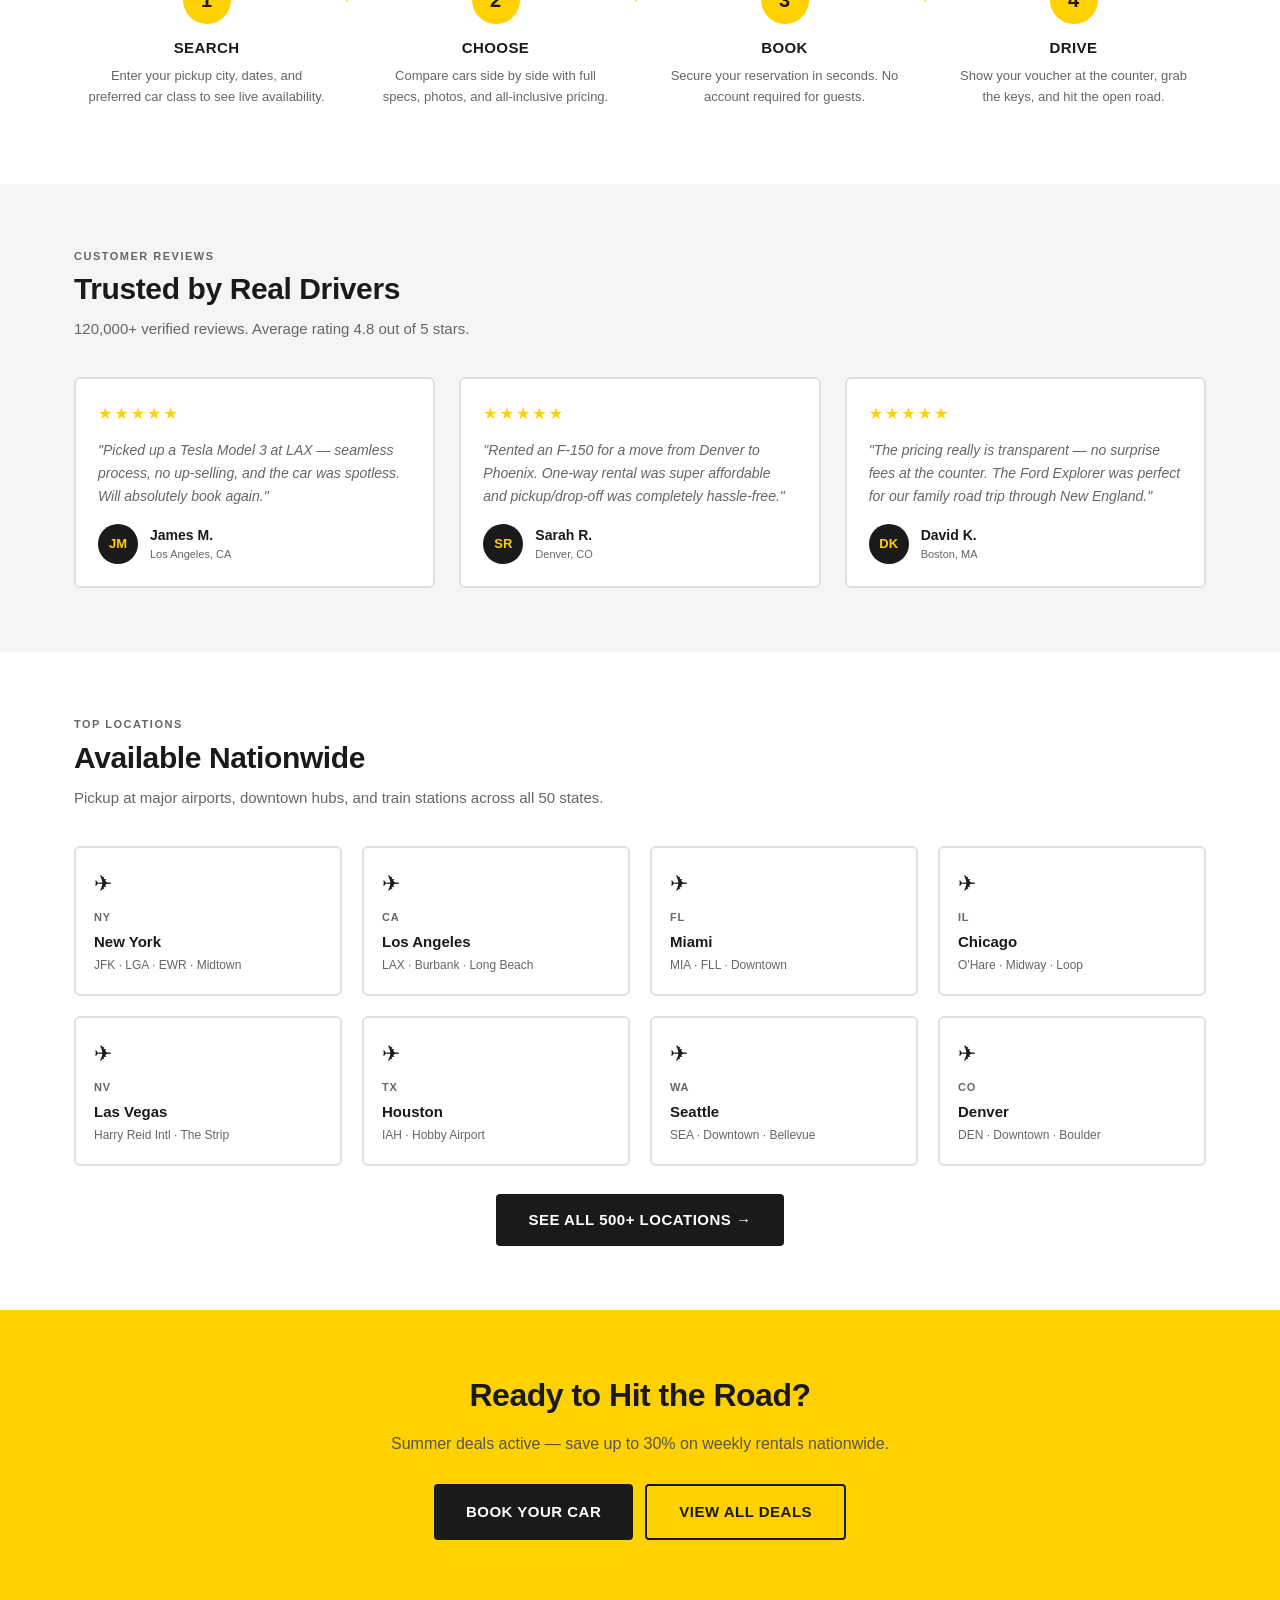
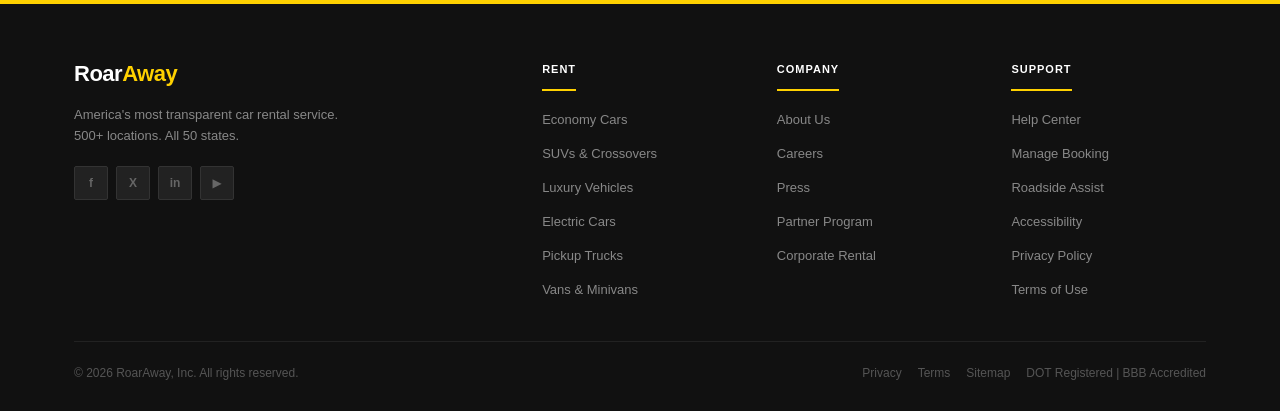
==== commit add0f22f: "Redesign: Hertz-inspired yellow/black theme across all pages - New color palette: #FFD100 yellow + #" ====
--- a/index.html
+++ b/index.html
@@ -7,8 +7,6 @@
 <meta name="description" content="Rent a car anywhere in the USA. 500+ locations, no hidden fees, free cancellation. Economy to luxury — book online in minutes.">
 <link rel="stylesheet" href="css/styles.css" />
 <style>
-  /* Hero extras */
-  .hero-ctas { display:flex; gap:12px; justify-content:center; margin-bottom:44px; flex-wrap:wrap; }
   .fleet-grid { display:grid; grid-template-columns:repeat(3,1fr); gap:24px; }
   @media(max-width:900px){ .fleet-grid{ grid-template-columns:1fr 1fr; } }
   @media(max-width:600px){ .fleet-grid{ grid-template-columns:1fr; } }
@@ -16,13 +14,21 @@
 </head>
 <body>
 
+<!-- TOP PROMO STRIP -->
+<div class="promo-strip">
+  <div class="promo-strip-inner container">
+    <span class="promo-strip-text">☀️ Summer Sale — Save up to 30% on weekly rentals nationwide</span>
+    <a href="deals.html" class="promo-strip-link">View Deals →</a>
+  </div>
+</div>
+
 <!-- NAVBAR -->
 <nav class="navbar">
   <div class="container navbar-inner">
     <a href="index.html" class="navbar-logo">Roar<span>Away</span></a>
     <ul class="navbar-links">
       <li><a href="index.html" class="active" data-i18n="nav_home">Home</a></li>
-      <li><a href="cars.html" data-i18n="nav_cars">Cars</a></li>
+      <li><a href="cars.html" data-i18n="nav_cars">Vehicles</a></li>
       <li><a href="locations.html" data-i18n="nav_locations">Locations</a></li>
       <li><a href="deals.html" data-i18n="nav_deals">Deals</a></li>
       <li><a href="about.html" data-i18n="nav_about">About</a></li>
@@ -37,8 +43,10 @@
           <option value="fr">🇫🇷 Français</option>
         </select>
       </div>
-      <a href="deals.html" class="btn btn-ghost btn-sm" data-i18n="nav_view_deals">View Deals</a>
-      <a href="#search" class="btn btn-primary btn-sm" data-i18n="nav_book_now">Book Now</a>
+      <div class="navbar-member">
+        <a href="#" class="navbar-member-link">Sign In</a>
+        <a href="#" class="btn btn-primary btn-sm">Join Now</a>
+      </div>
     </div>
     <button class="menu-toggle" aria-label="Menu">
       <span></span><span></span><span></span>
@@ -55,26 +63,50 @@
     <span>Washington</span><span>Massachusetts</span><span>Oregon</span>
     <span>Hawaii</span><span>Michigan</span><span>North Carolina</span>
     <span>Virginia</span><span>Tennessee</span><span>Minnesota</span>
+    <span>New York</span><span>California</span><span>Texas</span>
+    <span>Florida</span><span>Illinois</span><span>Nevada</span>
   </div>
 </div>
 
-<!-- HERO -->
+<!-- HERO BANNER -->
 <section class="hero">
-  <div class="container">
-    <div class="hero-tag" data-i18n="hero_tag">🇺🇸 Serving All 50 States</div>
-    <h1 data-i18n="hero_h1" data-i18n-html>Rent a Car<br>Anywhere in the <span>USA</span></h1>
-    <p data-i18n="hero_sub">500+ locations nationwide. Transparent pricing. Free cancellation up to 48 hours before pickup.</p>
-    <div class="hero-stats">
-      <div><div class="hero-stat-num">500+</div><div class="hero-stat-label" data-i18n="hero_stat_loc">US Locations</div></div>
-      <div><div class="hero-stat-num">120K+</div><div class="hero-stat-label" data-i18n="hero_stat_cust">Happy Drivers</div></div>
-      <div><div class="hero-stat-num">4.8★</div><div class="hero-stat-label" data-i18n="hero_stat_rat">Avg Rating</div></div>
-      <div><div class="hero-stat-num">$0</div><div class="hero-stat-label" data-i18n="hero_stat_fee">Hidden Fees</div></div>
-    </div>
-
-    <!-- SEARCH CARD -->
-    <div class="search-card" id="search">
+  <div class="hero-image-band">
+    <div class="container hero-content">
+      <div class="hero-eyebrow">🇺🇸 Serving All 50 States</div>
+      <h1 data-i18n="hero_h1" data-i18n-html>Drive America<br>Your Way — <span>RoarAway</span></h1>
+      <p class="hero-sub" data-i18n="hero_sub">500+ locations nationwide. Transparent pricing. Free cancellation up to 48 hours before pickup.</p>
+      <div class="hero-cta-row">
+        <a href="#search" class="btn btn-primary btn-lg">Reserve a Car</a>
+        <a href="cars.html" class="btn btn-outline-white btn-lg">Browse Fleet</a>
+      </div>
+      <div class="hero-stats">
+        <div>
+          <div class="hero-stat-num">500+</div>
+          <div class="hero-stat-label" data-i18n="hero_stat_loc">US Locations</div>
+        </div>
+        <div>
+          <div class="hero-stat-num">120K+</div>
+          <div class="hero-stat-label" data-i18n="hero_stat_cust">Happy Drivers</div>
+        </div>
+        <div>
+          <div class="hero-stat-num">4.8★</div>
+          <div class="hero-stat-label" data-i18n="hero_stat_rat">Avg Rating</div>
+        </div>
+        <div>
+          <div class="hero-stat-num">$0</div>
+          <div class="hero-stat-label" data-i18n="hero_stat_fee">Hidden Fees</div>
+        </div>
+      </div>
+    </div>
+  </div>
+</section>
+
+<!-- SEARCH WIDGET -->
+<div class="search-section" id="search">
+  <div class="container">
+    <div class="search-widget">
       <div class="search-tabs">
-        <button class="search-tab active" data-i18n="search_tab_rent">Rent a Car</button>
+        <button class="search-tab active" data-i18n="search_tab_rent">Reserve a Car</button>
         <button class="search-tab" data-i18n="search_tab_oneway">One-Way Rental</button>
         <button class="search-tab" data-i18n="search_tab_monthly">Monthly Rental</button>
       </div>
@@ -97,17 +129,59 @@
           </select>
         </div>
         <div class="form-group">
-          <label data-i18n="search_pickup_date">Pickup Date &amp; Time</label>
+          <label data-i18n="search_pickup_date">Pickup Date</label>
           <input type="date" value="2025-08-10" />
         </div>
         <div class="form-group">
-          <label data-i18n="search_return_date">Return Date &amp; Time</label>
+          <label data-i18n="search_return_date">Return Date</label>
           <input type="date" value="2025-08-17" />
         </div>
-        <div>
-          <button type="submit" class="btn btn-primary btn-lg btn-full" style="height:44px" data-i18n="search_btn">Search Cars →</button>
+        <div class="search-btn-wrap">
+          <button type="submit" class="btn btn-primary" data-i18n="search_btn">Search Cars</button>
         </div>
       </form>
+    </div>
+  </div>
+</div>
+
+<!-- VEHICLE CATEGORY TILES -->
+<section class="category-section">
+  <div class="container">
+    <div style="display:flex; align-items:baseline; justify-content:space-between; margin-bottom:20px; flex-wrap:wrap; gap:8px;">
+      <h2 style="font-size:22px; font-weight:900; text-transform:uppercase; letter-spacing:-0.3px;">Select a Vehicle Type</h2>
+      <a href="cars.html" class="btn btn-dark btn-sm">View All Vehicles</a>
+    </div>
+    <div class="category-tiles">
+      <a href="cars.html" class="category-tile">
+        <div class="cat-icon">🚗</div>
+        <div class="category-tile-name">Economy</div>
+        <div class="category-tile-price">From $35/day</div>
+      </a>
+      <a href="cars.html" class="category-tile">
+        <div class="cat-icon">🚙</div>
+        <div class="category-tile-name">Compact</div>
+        <div class="category-tile-price">From $49/day</div>
+      </a>
+      <a href="cars.html" class="category-tile">
+        <div class="cat-icon">🛻</div>
+        <div class="category-tile-name">SUV</div>
+        <div class="category-tile-price">From $68/day</div>
+      </a>
+      <a href="cars.html" class="category-tile">
+        <div class="cat-icon">⚡</div>
+        <div class="category-tile-name">Electric</div>
+        <div class="category-tile-price">From $99/day</div>
+      </a>
+      <a href="cars.html" class="category-tile">
+        <div class="cat-icon">🏆</div>
+        <div class="category-tile-name">Luxury</div>
+        <div class="category-tile-price">From $129/day</div>
+      </a>
+      <a href="cars.html" class="category-tile">
+        <div class="cat-icon">🚐</div>
+        <div class="category-tile-name">Minivan</div>
+        <div class="category-tile-price">From $95/day</div>
+      </a>
     </div>
   </div>
 </section>
@@ -117,7 +191,7 @@
   <div class="container trust-inner">
     <div class="trust-item">
       <div class="trust-icon"><svg viewBox="0 0 24 24"><path d="M12 2l3.09 6.26L22 9.27l-5 4.87 1.18 6.88L12 17.77l-6.18 3.25L7 14.14 2 9.27l6.91-1.01z"/></svg></div>
-      <span data-i18n="trust_reviews">4.8 / 5 &nbsp;·&nbsp; 120,000+ Reviews</span>
+      <span data-i18n="trust_reviews">4.8 / 5 · 120,000+ Reviews</span>
     </div>
     <div class="trust-item">
       <div class="trust-icon"><svg viewBox="0 0 24 24"><path d="M9 12l2 2 4-4m6 2a9 9 0 11-18 0 9 9 0 0118 0z"/></svg></div>
@@ -148,7 +222,7 @@
 
       <div class="car-card" data-category="economy" data-price="39">
         <div class="car-img">
-          <div class="car-img-badge"><span class="badge badge-green">Best Value</span></div>
+          <div class="car-img-badge"><span class="badge badge-yellow">Best Value</span></div>
           <img src="assets/images/corolla.jpg" alt="Toyota Corolla" loading="lazy" />
         </div>
         <div class="car-body">
@@ -159,14 +233,14 @@
           </div>
           <div class="car-footer">
             <div class="car-price"><span class="price-num">$39</span><span class="price-unit">/day</span><span class="price-old">$52</span></div>
-            <a href="cars.html" class="btn btn-dark btn-sm reserve-btn">Reserve</a>
+            <a href="cars.html" class="btn btn-primary btn-sm reserve-btn">Reserve</a>
           </div>
         </div>
       </div>
 
       <div class="car-card" data-category="suv" data-price="74">
         <div class="car-img">
-          <div class="car-img-badge"><span class="badge badge-blue">Popular</span></div>
+          <div class="car-img-badge"><span class="badge badge-dark">Popular</span></div>
           <img src="assets/images/explorer.jpg" alt="Ford Explorer" loading="lazy" />
         </div>
         <div class="car-body">
@@ -177,14 +251,14 @@
           </div>
           <div class="car-footer">
             <div class="car-price"><span class="price-num">$74</span><span class="price-unit">/day</span><span class="price-old">$95</span></div>
-            <a href="cars.html" class="btn btn-dark btn-sm reserve-btn">Reserve</a>
+            <a href="cars.html" class="btn btn-primary btn-sm reserve-btn">Reserve</a>
           </div>
         </div>
       </div>
 
       <div class="car-card" data-category="luxury" data-price="129">
         <div class="car-img">
-          <div class="car-img-badge"><span class="badge badge-purple">Premium</span></div>
+          <div class="car-img-badge"><span class="badge badge-dark">Premium</span></div>
           <img src="assets/images/bmw5.jpg" alt="BMW 5 Series" loading="lazy" />
         </div>
         <div class="car-body">
@@ -195,7 +269,7 @@
           </div>
           <div class="car-footer">
             <div class="car-price"><span class="price-num">$129</span><span class="price-unit">/day</span><span class="price-old">$170</span></div>
-            <a href="cars.html" class="btn btn-dark btn-sm reserve-btn">Reserve</a>
+            <a href="cars.html" class="btn btn-primary btn-sm reserve-btn">Reserve</a>
           </div>
         </div>
       </div>
@@ -213,7 +287,7 @@
           </div>
           <div class="car-footer">
             <div class="car-price"><span class="price-num">$99</span><span class="price-unit">/day</span><span class="price-old">$125</span></div>
-            <a href="cars.html" class="btn btn-dark btn-sm reserve-btn">Reserve</a>
+            <a href="cars.html" class="btn btn-primary btn-sm reserve-btn">Reserve</a>
           </div>
         </div>
       </div>
@@ -230,7 +304,7 @@
           </div>
           <div class="car-footer">
             <div class="car-price"><span class="price-num">$89</span><span class="price-unit">/day</span></div>
-            <a href="cars.html" class="btn btn-dark btn-sm reserve-btn">Reserve</a>
+            <a href="cars.html" class="btn btn-primary btn-sm reserve-btn">Reserve</a>
           </div>
         </div>
       </div>
@@ -247,14 +321,14 @@
           </div>
           <div class="car-footer">
             <div class="car-price"><span class="price-num">$49</span><span class="price-unit">/day</span></div>
-            <a href="cars.html" class="btn btn-dark btn-sm reserve-btn">Reserve</a>
+            <a href="cars.html" class="btn btn-primary btn-sm reserve-btn">Reserve</a>
           </div>
         </div>
       </div>
 
     </div>
     <div style="text-align:center;margin-top:32px">
-      <a href="cars.html" class="btn btn-ghost btn-lg" data-i18n="fleet_view_all">View All Cars →</a>
+      <a href="cars.html" class="btn btn-dark btn-lg" data-i18n="fleet_view_all">View All Vehicles →</a>
     </div>
   </div>
 </section>
@@ -346,7 +420,7 @@
       <div class="loc-card"><div class="loc-icon">✈</div><div class="loc-state">CO</div><div class="loc-city">Denver</div><div class="loc-spots">DEN · Downtown · Boulder</div></div>
     </div>
     <div style="text-align:center;margin-top:28px">
-      <a href="locations.html" class="btn btn-ghost btn-lg" data-i18n="locs_view_all">See All 500+ Locations →</a>
+      <a href="locations.html" class="btn btn-dark btn-lg" data-i18n="locs_view_all">See All 500+ Locations →</a>
     </div>
   </div>
 </section>
@@ -357,7 +431,7 @@
     <h2 data-i18n="cta_title">Ready to Hit the Road?</h2>
     <p data-i18n="cta_sub">Summer deals active — save up to 30% on weekly rentals nationwide.</p>
     <div class="cta-actions">
-      <a href="#search" class="btn btn-primary btn-lg" data-i18n="cta_book">Book Your Car</a>
+      <a href="#search" class="btn btn-dark btn-lg" data-i18n="cta_book">Reserve Your Car</a>
       <a href="deals.html" class="btn btn-outline btn-lg" data-i18n="cta_deals">View All Deals</a>
     </div>
   </div>
@@ -412,42 +486,34 @@
 </footer>
 
 <!-- 24/7 HELPLINE CHAT WIDGET -->
-<!-- Label tooltip -->
 <div class="chat-label" id="chatLabel">Buddy — 24×7</div>
 
-<!-- Floating action button -->
 <button class="chat-fab" id="chatFab" aria-label="Open buddy chat" aria-expanded="false">
-  <img class="chat-fab-open" src="assets/images/Boblogo.png" alt="Chat" style="width:60px;height:60px;object-fit:cover;border-radius:50%;position:absolute;inset:0;" />
+  <img class="chat-fab-open" src="assets/images/Boblogo.png" alt="Chat" style="width:62px;height:62px;object-fit:cover;border-radius:50%;position:absolute;inset:0;" />
   <svg class="chat-fab-close" viewBox="0 0 24 24"><line x1="18" y1="6" x2="6" y2="18"/><line x1="6" y1="6" x2="18" y2="18"/></svg>
   <span class="chat-badge" id="chatBadge">1</span>
 </button>
 
-<!-- Chat panel -->
 <div class="chat-panel" id="chatPanel" role="dialog" aria-label="24/7 Helpline Chat" aria-hidden="true">
-
   <div class="chat-header">
-    <div class="chat-avatar">DA</div>
+    <div class="chat-avatar">RA</div>
     <div class="chat-header-info">
       <div class="chat-header-name">RoarAway Helpline</div>
       <div class="chat-header-status">● Online now — 24×7 support</div>
     </div>
   </div>
-
   <div class="chat-messages" id="chatMessages">
     <div class="chat-msg chat-msg--agent">
       <div class="chat-bubble">👋 Hi there! Welcome to RoarAway's 24×7 buddy. How can I assist you today?</div>
       <span class="chat-msg-time">Now</span>
     </div>
   </div>
-
-  <!-- Quick reply chips -->
   <div class="chat-chips" id="chatChips">
     <button class="chat-chip" data-reply="I need help with my booking">Manage Booking</button>
     <button class="chat-chip" data-reply="I need roadside assistance">Roadside Assist</button>
     <button class="chat-chip" data-reply="What are the rental rates?">Rental Rates</button>
     <button class="chat-chip" data-reply="I want to cancel my reservation">Cancel Reservation</button>
   </div>
-
   <div class="chat-input-row">
     <textarea class="chat-input" id="chatInput" placeholder="Type your message…" rows="1" aria-label="Chat message"></textarea>
     <button class="chat-send" id="chatSend" aria-label="Send">
--- a/css/styles.css
+++ b/css/styles.css
@@ -3,28 +3,31 @@
 
 :root {
   --bg: #ffffff;
-  --surface: #f7f8fa;
-  --border: #e5e7eb;
-  --text: #1f2328;
-  --muted: #57606a;
-  --accent: #3b82d4;
-  --accent-dark: #2563af;
-  --secondary: #7c5cd8;
-  --dark: #1a2332;
-  --darker: #0f172a;
-  --green: #22c55e;
-  --amber: #f59e0b;
-  --red: #ef4444;
-  --radius: 8px;
-  --radius-lg: 12px;
-  --shadow: 0 4px 16px rgba(0,0,0,0.08);
-  --shadow-lg: 0 8px 32px rgba(0,0,0,0.14);
+  --surface: #f5f5f5;
+  --border: #e0e0e0;
+  --text: #1a1a1a;
+  --muted: #666666;
+  --yellow: #FFD100;
+  --yellow-dark: #e6bc00;
+  --yellow-light: #fff5b0;
+  --dark: #1a1a1a;
+  --darker: #111111;
+  --mid-dark: #2c2c2c;
+  --accent: #FFD100;
+  --accent-dark: #e6bc00;
+  --green: #2d7a3e;
+  --amber: #e07b00;
+  --red: #cc2222;
+  --radius: 4px;
+  --radius-lg: 6px;
+  --shadow: 0 2px 12px rgba(0,0,0,0.10);
+  --shadow-lg: 0 6px 28px rgba(0,0,0,0.16);
 }
 
 html { scroll-behavior: smooth; }
 
 body {
-  font-family: -apple-system, "Segoe UI", system-ui, sans-serif;
+  font-family: -apple-system, "Segoe UI", Arial, system-ui, sans-serif;
   font-size: 15px;
   line-height: 1.6;
   color: var(--text);
@@ -37,115 +40,199 @@
 button { cursor: pointer; font-family: inherit; }
 
 /* ===== UTILITIES ===== */
-.container { max-width: 1120px; margin: 0 auto; padding: 0 24px; }
-.section { padding: 72px 0; }
+.container { max-width: 1180px; margin: 0 auto; padding: 0 24px; }
+.section { padding: 64px 0; }
 .section--gray { background: var(--surface); }
 .section--dark { background: var(--dark); color: #fff; }
+.section--yellow { background: var(--yellow); color: var(--dark); }
 
 .section-tag {
   font-size: 11px;
   font-weight: 700;
   text-transform: uppercase;
-  letter-spacing: 1px;
-  color: var(--accent);
+  letter-spacing: 1.5px;
+  color: var(--muted);
   margin-bottom: 6px;
   display: block;
 }
+.section--dark .section-tag { color: #999; }
 .section-title {
-  font-size: 32px;
+  font-size: 30px;
   font-weight: 800;
-  letter-spacing: -0.6px;
+  letter-spacing: -0.4px;
   line-height: 1.2;
   margin-bottom: 10px;
 }
 .section-sub {
   color: var(--muted);
-  font-size: 16px;
+  font-size: 15px;
   max-width: 560px;
-  margin-bottom: 40px;
-}
-.section--dark .section-sub { color: #94a3b8; }
-
+  margin-bottom: 36px;
+}
+.section--dark .section-sub { color: #999; }
+
+/* ===== BUTTONS ===== */
 .btn {
   display: inline-flex;
   align-items: center;
   gap: 6px;
-  padding: 10px 22px;
+  padding: 11px 24px;
   border-radius: var(--radius);
   font-size: 14px;
   font-weight: 700;
   border: none;
-  transition: background 0.15s, opacity 0.15s;
-}
-.btn-primary { background: var(--accent); color: #fff; }
-.btn-primary:hover { background: var(--accent-dark); }
+  transition: background 0.15s, color 0.15s, border-color 0.15s;
+  text-transform: uppercase;
+  letter-spacing: 0.5px;
+  cursor: pointer;
+}
+.btn-primary {
+  background: var(--yellow);
+  color: var(--dark);
+}
+.btn-primary:hover { background: var(--yellow-dark); }
 .btn-dark { background: var(--dark); color: #fff; }
-.btn-dark:hover { background: #0f172a; }
-.btn-outline { background: transparent; color: #fff; border: 2px solid rgba(255,255,255,0.4); }
-.btn-outline:hover { border-color: #fff; }
-.btn-ghost { background: transparent; color: var(--accent); border: 1.5px solid var(--accent); }
-.btn-ghost:hover { background: var(--accent); color: #fff; }
-.btn-lg { padding: 13px 30px; font-size: 16px; }
-.btn-sm { padding: 7px 14px; font-size: 13px; }
+.btn-dark:hover { background: #333; }
+.btn-outline {
+  background: transparent;
+  color: var(--dark);
+  border: 2px solid var(--dark);
+}
+.btn-outline:hover { background: var(--dark); color: #fff; }
+.btn-outline-white {
+  background: transparent;
+  color: #fff;
+  border: 2px solid rgba(255,255,255,0.5);
+}
+.btn-outline-white:hover { border-color: #fff; background: rgba(255,255,255,0.1); }
+.btn-ghost {
+  background: transparent;
+  color: var(--dark);
+  border: 2px solid var(--border);
+}
+.btn-ghost:hover { border-color: var(--dark); }
+.btn-yellow-outline {
+  background: transparent;
+  color: var(--yellow);
+  border: 2px solid var(--yellow);
+}
+.btn-yellow-outline:hover { background: var(--yellow); color: var(--dark); }
+.btn-lg { padding: 14px 32px; font-size: 15px; }
+.btn-sm { padding: 8px 16px; font-size: 12px; }
 .btn-full { width: 100%; justify-content: center; }
 
+/* ===== BADGES ===== */
 .badge {
   display: inline-block;
   padding: 2px 8px;
-  border-radius: 20px;
+  border-radius: 2px;
   font-size: 10px;
   font-weight: 700;
   letter-spacing: 0.4px;
   text-transform: uppercase;
 }
-.badge-blue { background: var(--accent); color: #fff; }
+.badge-yellow { background: var(--yellow); color: var(--dark); }
+.badge-dark { background: var(--dark); color: #fff; }
 .badge-green { background: var(--green); color: #fff; }
-.badge-purple { background: var(--secondary); color: #fff; }
+.badge-blue { background: #1a5fa6; color: #fff; }
+.badge-purple { background: #5c3d9e; color: #fff; }
 .badge-amber { background: var(--amber); color: #fff; }
 .badge-red { background: var(--red); color: #fff; }
 
+/* ===== GRIDS ===== */
 .grid-2 { display: grid; grid-template-columns: 1fr 1fr; gap: 24px; }
 .grid-3 { display: grid; grid-template-columns: repeat(3, 1fr); gap: 24px; }
 .grid-4 { display: grid; grid-template-columns: repeat(4, 1fr); gap: 20px; }
 
+/* ===== TOP PROMO STRIP ===== */
+.promo-strip {
+  background: var(--yellow);
+  padding: 8px 0;
+  text-align: center;
+}
+.promo-strip-inner {
+  display: flex;
+  align-items: center;
+  justify-content: center;
+  gap: 16px;
+  flex-wrap: wrap;
+}
+.promo-strip-text {
+  font-size: 13px;
+  font-weight: 700;
+  color: var(--dark);
+  letter-spacing: 0.2px;
+}
+.promo-strip-link {
+  font-size: 12px;
+  font-weight: 700;
+  color: var(--dark);
+  text-decoration: underline;
+  text-transform: uppercase;
+  letter-spacing: 0.5px;
+}
+.promo-strip-link:hover { opacity: 0.7; }
+
 /* ===== NAVBAR ===== */
 .navbar {
-  background: var(--darker);
+  background: var(--dark);
   position: sticky;
   top: 0;
   z-index: 1000;
-  border-bottom: 1px solid #1e293b;
 }
 .navbar-inner {
   display: flex;
   align-items: center;
   justify-content: space-between;
-  height: 60px;
+  height: 64px;
 }
 .navbar-logo {
-  font-size: 22px;
-  font-weight: 800;
+  font-size: 26px;
+  font-weight: 900;
   color: #fff;
-  letter-spacing: -0.5px;
-}
-.navbar-logo span { color: var(--accent); }
+  letter-spacing: -1px;
+  line-height: 1;
+}
+.navbar-logo span { color: var(--yellow); }
 .navbar-links {
   display: flex;
   align-items: center;
-  gap: 4px;
+  gap: 0;
 }
 .navbar-links a {
-  padding: 6px 12px;
-  color: #94a3b8;
-  font-size: 14px;
-  font-weight: 500;
-  border-radius: 6px;
-  transition: color 0.15s, background 0.15s;
+  padding: 8px 14px;
+  color: #ccc;
+  font-size: 13px;
+  font-weight: 700;
+  text-transform: uppercase;
+  letter-spacing: 0.5px;
+  border-bottom: 3px solid transparent;
+  transition: color 0.15s, border-color 0.15s;
 }
 .navbar-links a:hover,
-.navbar-links a.active { color: #fff; background: rgba(255,255,255,0.07); }
-.navbar-actions { display: flex; align-items: center; gap: 10px; }
-.navbar-actions .btn { font-size: 13px; padding: 7px 16px; }
+.navbar-links a.active {
+  color: var(--yellow);
+  border-bottom-color: var(--yellow);
+}
+.navbar-actions { display: flex; align-items: center; gap: 8px; }
+.navbar-actions .btn { font-size: 12px; padding: 8px 16px; }
+.navbar-member {
+  display: flex;
+  align-items: center;
+  gap: 8px;
+  border-left: 1px solid #333;
+  padding-left: 14px;
+  margin-left: 4px;
+}
+.navbar-member-link {
+  font-size: 12px;
+  font-weight: 700;
+  color: #ccc;
+  text-transform: uppercase;
+  letter-spacing: 0.4px;
+  transition: color 0.15s;
+}
+.navbar-member-link:hover { color: var(--yellow); }
 
 /* Mobile menu toggle */
 .menu-toggle {
@@ -159,19 +246,19 @@
 }
 .menu-toggle span {
   display: block;
-  width: 22px;
+  width: 24px;
   height: 2px;
   background: #fff;
   border-radius: 2px;
-  transition: transform 0.2s;
 }
 
 /* ===== STATES TICKER ===== */
 .states-bar {
-  background: var(--accent);
-  padding: 9px 0;
+  background: #222;
+  padding: 7px 0;
   overflow: hidden;
   white-space: nowrap;
+  border-bottom: 1px solid #333;
 }
 .states-ticker {
   display: inline-flex;
@@ -180,98 +267,128 @@
   padding-left: 100%;
 }
 .states-ticker span {
-  font-size: 12px;
-  font-weight: 600;
-  color: rgba(255,255,255,0.9);
-  letter-spacing: 0.4px;
+  font-size: 11px;
+  font-weight: 700;
+  color: #888;
+  letter-spacing: 0.8px;
+  text-transform: uppercase;
 }
 @keyframes ticker {
   0% { transform: translateX(0); }
   100% { transform: translateX(-100%); }
 }
 
-/* ===== HERO ===== */
+/* ===== HERO / SEARCH SECTION ===== */
 .hero {
-  background: linear-gradient(150deg, #0f172a 0%, #1e3a5f 50%, #1a2332 100%);
-  padding: 80px 0 60px;
+  background: var(--dark);
+  padding: 0;
   color: #fff;
-  text-align: center;
-}
-.hero-tag {
-  display: inline-block;
-  background: rgba(59,130,212,0.2);
-  border: 1px solid rgba(59,130,212,0.4);
-  color: #93c5fd;
-  font-size: 12px;
-  font-weight: 700;
-  padding: 4px 14px;
-  border-radius: 20px;
-  letter-spacing: 0.6px;
-  text-transform: uppercase;
+}
+.hero-image-band {
+  position: relative;
+  min-height: 380px;
+  background: linear-gradient(100deg, #111 0%, #1a1a1a 40%, #2a2000 100%);
+  display: flex;
+  align-items: center;
+  overflow: hidden;
+}
+.hero-image-band::after {
+  content: '';
+  position: absolute;
+  inset: 0;
+  background: linear-gradient(to right, rgba(0,0,0,0.85) 30%, rgba(0,0,0,0.2) 70%);
+}
+.hero-image-band .hero-content {
+  position: relative;
+  z-index: 2;
+  padding: 56px 0;
+}
+.hero-eyebrow {
+  font-size: 11px;
+  font-weight: 700;
+  text-transform: uppercase;
+  letter-spacing: 2px;
+  color: var(--yellow);
+  margin-bottom: 14px;
+}
+.hero h1 {
+  font-size: 44px;
+  font-weight: 900;
+  letter-spacing: -1px;
+  line-height: 1.1;
   margin-bottom: 16px;
-}
-.hero h1 {
-  font-size: 52px;
-  font-weight: 900;
-  letter-spacing: -1.5px;
-  line-height: 1.1;
-  margin-bottom: 14px;
-}
-.hero h1 span { color: var(--accent); }
-.hero p {
-  font-size: 18px;
-  color: #94a3b8;
-  max-width: 520px;
-  margin: 0 auto 40px;
-}
+  color: #fff;
+}
+.hero h1 span { color: var(--yellow); }
+.hero-sub {
+  font-size: 16px;
+  color: #bbb;
+  max-width: 480px;
+  margin-bottom: 28px;
+}
+.hero-cta-row { display: flex; gap: 12px; flex-wrap: wrap; }
 .hero-stats {
   display: flex;
-  justify-content: center;
-  gap: 40px;
-  margin-bottom: 40px;
-}
-.hero-stat-num { font-size: 28px; font-weight: 800; color: #fff; }
-.hero-stat-label { font-size: 12px; color: #64748b; }
-
-/* ===== SEARCH CARD ===== */
-.search-card {
+  gap: 36px;
+  margin-top: 32px;
+  flex-wrap: wrap;
+}
+.hero-stat-num { font-size: 24px; font-weight: 900; color: var(--yellow); }
+.hero-stat-label { font-size: 11px; color: #888; text-transform: uppercase; letter-spacing: 0.5px; }
+
+/* ===== SEARCH WIDGET ===== */
+.search-section {
+  background: var(--yellow);
+  padding: 32px 0;
+}
+.search-widget {
   background: #fff;
   border-radius: var(--radius-lg);
-  padding: 30px 32px 26px;
-  max-width: 900px;
-  margin: 0 auto;
+  overflow: hidden;
   box-shadow: var(--shadow-lg);
-  color: var(--text);
-  text-align: left;
 }
 .search-tabs {
   display: flex;
-  gap: 4px;
-  margin-bottom: 22px;
-  border-bottom: 1px solid var(--border);
-  padding-bottom: 0;
+  background: var(--dark);
+  gap: 0;
 }
 .search-tab {
-  padding: 8px 18px;
+  padding: 13px 22px;
   font-size: 13px;
-  font-weight: 600;
-  color: var(--muted);
+  font-weight: 700;
+  color: #888;
   background: none;
   border: none;
-  border-bottom: 2px solid transparent;
-  margin-bottom: -1px;
+  border-bottom: 3px solid transparent;
   cursor: pointer;
-  transition: color 0.15s;
-}
-.search-tab.active { color: var(--accent); border-bottom-color: var(--accent); }
-.search-form { display: grid; grid-template-columns: repeat(3, 1fr) auto; gap: 14px; align-items: end; }
-.form-group { display: flex; flex-direction: column; gap: 5px; }
+  text-transform: uppercase;
+  letter-spacing: 0.5px;
+  transition: color 0.15s, border-color 0.15s;
+}
+.search-tab:hover { color: #ccc; }
+.search-tab.active { color: var(--yellow); border-bottom-color: var(--yellow); }
+.search-form {
+  display: grid;
+  grid-template-columns: repeat(3, 1fr) auto;
+  gap: 0;
+  align-items: end;
+  padding: 0;
+}
+.form-group {
+  display: flex;
+  flex-direction: column;
+  gap: 0;
+  border-right: 1px solid var(--border);
+  padding: 16px 20px;
+}
+.form-group:last-child { border-right: none; }
 .form-group label {
-  font-size: 11px;
-  font-weight: 700;
-  text-transform: uppercase;
-  letter-spacing: 0.6px;
+  font-size: 10px;
+  font-weight: 700;
+  text-transform: uppercase;
+  letter-spacing: 1px;
   color: var(--muted);
+  margin-bottom: 4px;
 }
 .form-group select,
 .form-group input[type="text"],
@@ -280,30 +397,90 @@
 .form-group input[type="tel"],
 .form-group input[type="number"],
 .form-group textarea {
-  border: 1.5px solid var(--border);
-  border-radius: var(--radius);
-  padding: 10px 12px;
-  font-size: 14px;
+  border: none;
+  border-radius: 0;
+  padding: 6px 0;
+  font-size: 15px;
+  font-weight: 600;
   color: var(--text);
-  background: var(--surface);
+  background: transparent;
   width: 100%;
-  transition: border-color 0.15s, background 0.15s;
+  outline: none;
 }
 .form-group select:focus,
 .form-group input:focus,
-.form-group textarea:focus {
-  outline: none;
-  border-color: var(--accent);
-  background: #fff;
-}
+.form-group textarea:focus { background: transparent; }
 .form-group textarea { resize: vertical; min-height: 110px; }
+.search-btn-wrap {
+  padding: 0;
+  display: flex;
+  align-items: stretch;
+}
+.search-btn-wrap .btn {
+  border-radius: 0 var(--radius-lg) var(--radius-lg) 0;
+  padding: 0 32px;
+  font-size: 14px;
+  height: 100%;
+  white-space: nowrap;
+}
+
+/* ===== CATEGORY TILES ===== */
+.category-section {
+  background: var(--surface);
+  padding: 48px 0;
+}
+.category-tiles {
+  display: grid;
+  grid-template-columns: repeat(6, 1fr);
+  gap: 16px;
+}
+.category-tile {
+  background: #fff;
+  border: 2px solid var(--border);
+  border-radius: var(--radius-lg);
+  padding: 20px 14px 16px;
+  text-align: center;
+  cursor: pointer;
+  transition: border-color 0.15s, box-shadow 0.15s;
+  display: flex;
+  flex-direction: column;
+  align-items: center;
+  gap: 10px;
+}
+.category-tile:hover,
+.category-tile.active {
+  border-color: var(--yellow);
+  box-shadow: 0 0 0 1px var(--yellow);
+}
+.category-tile img,
+.category-tile .cat-icon {
+  width: 80px;
+  height: 48px;
+  object-fit: contain;
+}
+.cat-icon {
+  display: flex;
+  align-items: center;
+  justify-content: center;
+  font-size: 32px;
+}
+.category-tile-name {
+  font-size: 12px;
+  font-weight: 700;
+  text-transform: uppercase;
+  letter-spacing: 0.5px;
+  color: var(--text);
+}
+.category-tile-price {
+  font-size: 11px;
+  color: var(--muted);
+}
 
 /* ===== TRUST BAR ===== */
 .trust-bar {
-  background: var(--surface);
-  border-top: 1px solid var(--border);
-  border-bottom: 1px solid var(--border);
-  padding: 18px 0;
+  background: var(--dark);
+  border-top: 3px solid var(--yellow);
+  padding: 20px 0;
 }
 .trust-inner {
   display: flex;
@@ -314,26 +491,28 @@
 .trust-item {
   display: flex;
   align-items: center;
-  gap: 10px;
+  gap: 12px;
   font-size: 13px;
-  font-weight: 600;
-  color: var(--muted);
+  font-weight: 700;
+  color: #ccc;
+  text-transform: uppercase;
+  letter-spacing: 0.4px;
 }
 .trust-icon {
-  width: 32px;
-  height: 32px;
-  background: var(--accent);
+  width: 36px;
+  height: 36px;
+  background: var(--yellow);
   border-radius: 50%;
   display: flex;
   align-items: center;
   justify-content: center;
   flex-shrink: 0;
 }
-.trust-icon svg { width: 15px; height: 15px; fill: #fff; }
+.trust-icon svg { width: 16px; height: 16px; fill: var(--dark); }
 
 /* ===== CAR CARD ===== */
 .car-card {
-  border: 1.5px solid var(--border);
+  border: 2px solid var(--border);
   border-radius: var(--radius-lg);
   background: #fff;
   overflow: hidden;
@@ -341,7 +520,7 @@
   display: flex;
   flex-direction: column;
 }
-.car-card:hover { border-color: var(--accent); box-shadow: var(--shadow); }
+.car-card:hover { border-color: var(--yellow); box-shadow: var(--shadow); }
 .car-img {
   background: var(--surface);
   height: 180px;
@@ -360,9 +539,7 @@
   transition: transform 0.3s ease;
   display: block;
 }
-.car-card:hover .car-img img {
-  transform: scale(1.04);
-}
+.car-card:hover .car-img img { transform: scale(1.04); }
 .car-img-badge {
   position: absolute;
   top: 10px;
@@ -373,11 +550,11 @@
   font-size: 10px;
   font-weight: 700;
   text-transform: uppercase;
-  letter-spacing: 0.8px;
-  color: var(--accent);
+  letter-spacing: 1px;
+  color: var(--muted);
   margin-bottom: 2px;
 }
-.car-name { font-size: 17px; font-weight: 700; margin-bottom: 8px; }
+.car-name { font-size: 17px; font-weight: 800; margin-bottom: 8px; color: var(--dark); }
 .car-specs {
   display: flex;
   flex-wrap: wrap;
@@ -391,111 +568,111 @@
 .car-spec { display: flex; align-items: center; gap: 3px; }
 .car-spec svg { width: 12px; height: 12px; fill: var(--muted); }
 .car-footer { display: flex; align-items: center; justify-content: space-between; margin-top: auto; }
-.car-price .price-num { font-size: 26px; font-weight: 800; }
+.car-price .price-num { font-size: 26px; font-weight: 900; color: var(--dark); }
 .car-price .price-unit { font-size: 12px; color: var(--muted); }
 .car-price .price-old { font-size: 12px; color: var(--muted); text-decoration: line-through; margin-left: 4px; }
 
 /* ===== FEATURES ===== */
 .feature-card {
   padding: 24px;
-  border: 1.5px solid var(--border);
+  border: 2px solid var(--border);
   border-radius: var(--radius-lg);
   background: #fff;
   transition: border-color 0.15s;
 }
-.feature-card:hover { border-color: var(--accent); }
+.feature-card:hover { border-color: var(--yellow); }
 .feature-icon {
-  width: 44px;
-  height: 44px;
-  background: #eff6ff;
+  width: 48px;
+  height: 48px;
+  background: var(--yellow);
   border-radius: var(--radius);
   display: flex;
   align-items: center;
   justify-content: center;
   margin-bottom: 14px;
 }
-.feature-icon svg { width: 22px; height: 22px; fill: var(--accent); }
-.feature-title { font-size: 15px; font-weight: 700; margin-bottom: 6px; }
+.feature-icon svg { width: 22px; height: 22px; fill: var(--dark); }
+.feature-title { font-size: 15px; font-weight: 800; margin-bottom: 6px; }
 .feature-desc { font-size: 13px; color: var(--muted); line-height: 1.6; }
 
 /* ===== STEPS ===== */
 .steps-grid { display: grid; grid-template-columns: repeat(4, 1fr); gap: 24px; }
 .step-card { text-align: center; padding: 12px; position: relative; }
 .step-card:not(:last-child)::after {
-  content: '';
+  content: '→';
   position: absolute;
-  top: 22px;
-  right: -12px;
-  width: 24px;
-  height: 2px;
-  background: var(--border);
+  top: 18px;
+  right: -14px;
+  font-size: 20px;
+  color: var(--yellow);
+  font-weight: 900;
 }
 .step-num {
-  width: 44px;
-  height: 44px;
-  background: var(--accent);
-  color: #fff;
+  width: 48px;
+  height: 48px;
+  background: var(--yellow);
+  color: var(--dark);
   border-radius: 50%;
+  display: flex;
+  align-items: center;
+  justify-content: center;
+  font-weight: 900;
+  font-size: 20px;
+  margin: 0 auto 12px;
+}
+.step-title { font-weight: 800; font-size: 15px; margin-bottom: 6px; text-transform: uppercase; letter-spacing: 0.4px; }
+.step-desc { font-size: 13px; color: var(--muted); }
+
+/* ===== REVIEWS ===== */
+.review-card {
+  border: 2px solid var(--border);
+  border-radius: var(--radius-lg);
+  padding: 22px;
+  background: #fff;
+}
+.stars { color: var(--yellow); font-size: 16px; letter-spacing: 2px; margin-bottom: 12px; }
+.review-text { font-size: 14px; color: var(--muted); line-height: 1.65; margin-bottom: 16px; font-style: italic; }
+.reviewer { display: flex; align-items: center; gap: 12px; }
+.reviewer-avatar {
+  width: 40px;
+  height: 40px;
+  border-radius: 50%;
+  background: var(--dark);
+  color: var(--yellow);
   display: flex;
   align-items: center;
   justify-content: center;
   font-weight: 800;
-  font-size: 17px;
-  margin: 0 auto 12px;
-}
-.step-title { font-weight: 700; font-size: 15px; margin-bottom: 6px; }
-.step-desc { font-size: 13px; color: var(--muted); }
-
-/* ===== REVIEWS ===== */
-.review-card {
-  border: 1.5px solid var(--border);
-  border-radius: var(--radius-lg);
-  padding: 20px;
-  background: #fff;
-}
-.stars { color: var(--amber); font-size: 14px; letter-spacing: 2px; margin-bottom: 10px; }
-.review-text { font-size: 13px; color: var(--muted); line-height: 1.65; margin-bottom: 14px; font-style: italic; }
-.reviewer { display: flex; align-items: center; gap: 10px; }
-.reviewer-avatar {
-  width: 38px;
-  height: 38px;
-  border-radius: 50%;
-  background: var(--dark);
-  color: #fff;
-  display: flex;
-  align-items: center;
-  justify-content: center;
-  font-weight: 700;
   font-size: 13px;
   flex-shrink: 0;
 }
-.reviewer-name { font-weight: 700; font-size: 13px; }
+.reviewer-name { font-weight: 700; font-size: 14px; }
 .reviewer-loc { font-size: 11px; color: var(--muted); }
 
 /* ===== LOCATION CARD ===== */
 .loc-card {
   background: #fff;
-  border: 1.5px solid var(--border);
+  border: 2px solid var(--border);
   border-radius: var(--radius-lg);
   padding: 18px;
   transition: border-color 0.15s;
   cursor: pointer;
 }
-.loc-card:hover { border-color: var(--accent); }
-.loc-icon { font-size: 24px; margin-bottom: 8px; }
-.loc-city { font-weight: 700; font-size: 15px; margin-bottom: 4px; }
-.loc-state { font-size: 11px; color: var(--accent); font-weight: 700; text-transform: uppercase; letter-spacing: 0.6px; margin-bottom: 4px; }
+.loc-card:hover { border-color: var(--yellow); }
+.loc-icon { font-size: 22px; margin-bottom: 8px; }
+.loc-city { font-weight: 800; font-size: 15px; margin-bottom: 2px; }
+.loc-state { font-size: 11px; color: var(--muted); font-weight: 700; text-transform: uppercase; letter-spacing: 0.8px; margin-bottom: 4px; }
 .loc-spots { font-size: 12px; color: var(--muted); }
 
 /* ===== DEAL CARD ===== */
 .deal-card {
-  border: 1.5px solid var(--border);
+  border: 2px solid var(--border);
   border-radius: var(--radius-lg);
   overflow: hidden;
   background: #fff;
-  transition: box-shadow 0.15s;
-}
-.deal-card:hover { box-shadow: var(--shadow); }
+  transition: box-shadow 0.15s, border-color 0.15s;
+}
+.deal-card:hover { box-shadow: var(--shadow); border-color: var(--yellow); }
 .deal-header {
   padding: 18px 20px 14px;
   border-bottom: 1px solid var(--border);
@@ -503,22 +680,22 @@
 .deal-discount {
   font-size: 36px;
   font-weight: 900;
-  color: var(--accent);
+  color: var(--dark);
   line-height: 1;
   margin-bottom: 4px;
 }
-.deal-title { font-size: 15px; font-weight: 700; margin-bottom: 4px; }
+.deal-title { font-size: 15px; font-weight: 800; margin-bottom: 4px; }
 .deal-desc { font-size: 13px; color: var(--muted); }
 .deal-body { padding: 14px 20px; }
 .deal-code-row { display: flex; align-items: center; gap: 8px; margin-bottom: 12px; }
 .deal-code {
   font-family: monospace;
-  font-size: 14px;
-  font-weight: 700;
-  background: var(--surface);
-  border: 1.5px dashed var(--border);
+  font-size: 15px;
+  font-weight: 700;
+  background: var(--yellow-light);
+  border: 1.5px dashed var(--yellow-dark);
   padding: 6px 12px;
-  border-radius: 6px;
+  border-radius: 4px;
   color: var(--text);
   letter-spacing: 1px;
   flex: 1;
@@ -527,8 +704,8 @@
 
 /* ===== STAT CARD ===== */
 .stat-card { text-align: center; padding: 28px 20px; }
-.stat-num { font-size: 40px; font-weight: 900; color: var(--accent); line-height: 1; margin-bottom: 6px; }
-.stat-label { font-size: 13px; color: var(--muted); font-weight: 500; }
+.stat-num { font-size: 40px; font-weight: 900; color: var(--yellow); line-height: 1; margin-bottom: 6px; }
+.stat-label { font-size: 13px; color: #999; font-weight: 500; text-transform: uppercase; letter-spacing: 0.5px; }
 
 /* ===== TEAM CARD ===== */
 .team-card { text-align: center; }
@@ -537,12 +714,12 @@
   height: 80px;
   border-radius: 50%;
   background: var(--dark);
-  color: #fff;
+  color: var(--yellow);
   display: flex;
   align-items: center;
   justify-content: center;
   font-size: 26px;
-  font-weight: 700;
+  font-weight: 800;
   margin: 0 auto 12px;
 }
 .team-name { font-weight: 700; font-size: 15px; margin-bottom: 2px; }
@@ -550,78 +727,100 @@
 
 /* ===== PAGE HERO ===== */
 .page-hero {
-  background: linear-gradient(150deg, #0f172a 0%, #1e3a5f 60%, #1a2332 100%);
-  padding: 52px 0 44px;
+  background: var(--dark);
+  padding: 48px 0 40px;
   color: #fff;
-}
-.page-hero h1 { font-size: 36px; font-weight: 800; letter-spacing: -0.5px; margin-bottom: 8px; }
-.page-hero p { color: #94a3b8; font-size: 16px; max-width: 480px; }
+  border-bottom: 4px solid var(--yellow);
+}
+.page-hero h1 {
+  font-size: 36px;
+  font-weight: 900;
+  letter-spacing: -0.5px;
+  margin-bottom: 8px;
+  color: #fff;
+}
+.page-hero p { color: #999; font-size: 16px; max-width: 480px; }
 .breadcrumb {
   display: flex;
   gap: 6px;
   align-items: center;
-  font-size: 13px;
-  color: #64748b;
-  margin-bottom: 12px;
-}
-.breadcrumb a { color: #64748b; }
-.breadcrumb a:hover { color: #94a3b8; }
-.breadcrumb-sep { color: #334155; }
+  font-size: 12px;
+  color: #666;
+  margin-bottom: 14px;
+  text-transform: uppercase;
+  letter-spacing: 0.5px;
+  font-weight: 700;
+}
+.breadcrumb a { color: #888; }
+.breadcrumb a:hover { color: var(--yellow); }
+.breadcrumb-sep { color: #444; }
 
 /* ===== FILTER BAR ===== */
 .filter-bar {
   background: #fff;
-  border-bottom: 1px solid var(--border);
+  border-bottom: 3px solid var(--yellow);
   padding: 14px 0;
   position: sticky;
-  top: 60px;
+  top: 64px;
   z-index: 100;
 }
 .filter-inner {
   display: flex;
-  gap: 10px;
+  gap: 8px;
   align-items: center;
   flex-wrap: wrap;
 }
 .filter-btn {
-  padding: 7px 16px;
-  border-radius: 20px;
-  border: 1.5px solid var(--border);
-  background: #fff;
-  font-size: 13px;
-  font-weight: 600;
+  padding: 7px 18px;
+  border-radius: 2px;
+  border: 2px solid var(--border);
+  background: #fff;
+  font-size: 12px;
+  font-weight: 700;
   color: var(--muted);
   cursor: pointer;
+  text-transform: uppercase;
+  letter-spacing: 0.5px;
   transition: all 0.15s;
 }
-.filter-btn:hover { border-color: var(--accent); color: var(--accent); }
-.filter-btn.active { background: var(--accent); border-color: var(--accent); color: #fff; }
+.filter-btn:hover { border-color: var(--dark); color: var(--dark); }
+.filter-btn.active { background: var(--yellow); border-color: var(--yellow); color: var(--dark); }
 .filter-select {
   padding: 7px 12px;
-  border-radius: var(--radius);
-  border: 1.5px solid var(--border);
-  font-size: 13px;
+  border-radius: 2px;
+  border: 2px solid var(--border);
+  font-size: 12px;
+  font-weight: 700;
   color: var(--text);
   background: var(--surface);
   margin-left: auto;
+  text-transform: uppercase;
+  letter-spacing: 0.3px;
 }
 
 /* ===== CTA BANNER ===== */
 .cta-banner {
-  background: var(--dark);
-  padding: 64px 0;
+  background: var(--yellow);
+  padding: 60px 0;
   text-align: center;
-  color: #fff;
-}
-.cta-banner h2 { font-size: 32px; font-weight: 800; letter-spacing: -0.5px; margin-bottom: 10px; }
-.cta-banner p { color: #94a3b8; font-size: 16px; margin-bottom: 28px; }
+  color: var(--dark);
+}
+.cta-banner h2 {
+  font-size: 32px;
+  font-weight: 900;
+  letter-spacing: -0.5px;
+  margin-bottom: 10px;
+  color: var(--dark);
+}
+.cta-banner p { color: #555; font-size: 16px; margin-bottom: 28px; }
 .cta-actions { display: flex; gap: 12px; justify-content: center; flex-wrap: wrap; }
 
 /* ===== FOOTER ===== */
 .footer {
   background: var(--darker);
-  color: #94a3b8;
-  padding: 56px 0 28px;
+  color: #888;
+  padding: 52px 0 28px;
+  border-top: 4px solid var(--yellow);
 }
 .footer-grid {
   display: grid;
@@ -629,80 +828,126 @@
   gap: 40px;
   margin-bottom: 40px;
 }
-.footer-logo { font-size: 20px; font-weight: 800; color: #fff; margin-bottom: 10px; }
-.footer-logo span { color: var(--accent); }
-.footer-tagline { font-size: 13px; line-height: 1.65; margin-bottom: 20px; }
-.footer-socials { display: flex; gap: 10px; }
+.footer-logo {
+  font-size: 22px;
+  font-weight: 900;
+  color: #fff;
+  margin-bottom: 12px;
+  letter-spacing: -0.5px;
+}
+.footer-logo span { color: var(--yellow); }
+.footer-tagline { font-size: 13px; line-height: 1.65; margin-bottom: 20px; color: #888; }
+.footer-socials { display: flex; gap: 8px; }
 .footer-social {
-  width: 32px;
-  height: 32px;
-  background: #1e293b;
-  border-radius: 6px;
+  width: 34px;
+  height: 34px;
+  background: #222;
+  border: 1px solid #333;
+  border-radius: 2px;
   display: flex;
   align-items: center;
   justify-content: center;
-  color: #64748b;
+  color: #666;
   font-size: 12px;
   font-weight: 700;
-  transition: background 0.15s;
-}
-.footer-social:hover { background: var(--accent); color: #fff; }
+  transition: background 0.15s, border-color 0.15s, color 0.15s;
+}
+.footer-social:hover { background: var(--yellow); border-color: var(--yellow); color: var(--dark); }
 .footer-col h4 {
   font-size: 11px;
   font-weight: 700;
   text-transform: uppercase;
-  letter-spacing: 0.8px;
+  letter-spacing: 1px;
   color: #fff;
-  margin-bottom: 14px;
-}
-.footer-col ul { display: flex; flex-direction: column; gap: 9px; }
-.footer-col ul li a { font-size: 13px; transition: color 0.15s; }
-.footer-col ul li a:hover { color: #fff; }
+  margin-bottom: 16px;
+  padding-bottom: 10px;
+  border-bottom: 2px solid var(--yellow);
+  display: inline-block;
+}
+.footer-col ul { display: flex; flex-direction: column; gap: 10px; }
+.footer-col ul li a { font-size: 13px; color: #888; transition: color 0.15s; }
+.footer-col ul li a:hover { color: var(--yellow); }
 .footer-bottom {
-  border-top: 1px solid #1e293b;
+  border-top: 1px solid #222;
   padding-top: 22px;
   display: flex;
   justify-content: space-between;
   align-items: center;
   font-size: 12px;
-  color: #475569;
+  color: #555;
   flex-wrap: wrap;
   gap: 10px;
 }
 .footer-legal { display: flex; gap: 16px; }
-.footer-legal a { color: #475569; }
-.footer-legal a:hover { color: #94a3b8; }
+.footer-legal a { color: #555; }
+.footer-legal a:hover { color: var(--yellow); }
 
 /* ===== CONTACT PAGE ===== */
 .contact-grid { display: grid; grid-template-columns: 1fr 1.6fr; gap: 40px; align-items: start; }
 .contact-info-card {
-  background: var(--surface);
-  border: 1.5px solid var(--border);
+  background: var(--dark);
+  border: 2px solid #333;
   border-radius: var(--radius-lg);
   padding: 28px 24px;
-}
-.contact-method { display: flex; gap: 14px; padding: 14px 0; border-bottom: 1px solid var(--border); }
+  color: #ccc;
+}
+.contact-method { display: flex; gap: 14px; padding: 14px 0; border-bottom: 1px solid #333; }
 .contact-method:last-child { border-bottom: none; padding-bottom: 0; }
 .contact-method-icon {
   width: 40px;
   height: 40px;
-  background: #eff6ff;
+  background: var(--yellow);
   border-radius: var(--radius);
   display: flex;
   align-items: center;
   justify-content: center;
   flex-shrink: 0;
 }
-.contact-method-icon svg { width: 18px; height: 18px; fill: var(--accent); }
-.contact-method-label { font-size: 11px; font-weight: 700; text-transform: uppercase; letter-spacing: 0.6px; color: var(--muted); }
-.contact-method-val { font-size: 14px; font-weight: 600; color: var(--text); }
+.contact-method-icon svg { width: 18px; height: 18px; fill: var(--dark); }
+.contact-method-label { font-size: 10px; font-weight: 700; text-transform: uppercase; letter-spacing: 0.8px; color: #888; }
+.contact-method-val { font-size: 14px; font-weight: 700; color: #fff; }
 .form-card {
   background: #fff;
-  border: 1.5px solid var(--border);
+  border: 2px solid var(--border);
   border-radius: var(--radius-lg);
   padding: 30px 28px;
 }
 .form-row { display: grid; grid-template-columns: 1fr 1fr; gap: 16px; }
+
+/* Standard form fields for non-search areas */
+.form-card .form-group {
+  border-right: none;
+  padding: 0;
+  margin-bottom: 16px;
+}
+.form-card .form-group label {
+  font-size: 11px;
+  font-weight: 700;
+  text-transform: uppercase;
+  letter-spacing: 0.8px;
+  color: var(--muted);
+  margin-bottom: 6px;
+}
+.form-card .form-group select,
+.form-card .form-group input,
+.form-card .form-group textarea {
+  border: 2px solid var(--border);
+  border-radius: var(--radius);
+  padding: 10px 12px;
+  font-size: 14px;
+  color: var(--text);
+  background: var(--surface);
+  width: 100%;
+  transition: border-color 0.15s;
+}
+.form-card .form-group select:focus,
+.form-card .form-group input:focus,
+.form-card .form-group textarea:focus {
+  outline: none;
+  border-color: var(--yellow);
+  background: #fff;
+}
+.form-card .form-group textarea { resize: vertical; min-height: 110px; }
 
 /* ===== TOAST ===== */
 .toast {
@@ -714,7 +959,7 @@
   padding: 14px 20px;
   border-radius: var(--radius);
   font-size: 14px;
-  font-weight: 500;
+  font-weight: 600;
   box-shadow: var(--shadow-lg);
   display: flex;
   align-items: center;
@@ -724,18 +969,23 @@
   transform: translateY(10px);
   transition: opacity 0.25s, transform 0.25s;
   pointer-events: none;
+  border-left: 4px solid var(--yellow);
 }
 .toast.show { opacity: 1; transform: translateY(0); pointer-events: auto; }
-.toast-icon { color: var(--green); font-size: 16px; }
+.toast-icon { color: var(--yellow); font-size: 16px; }
 
 /* ===== RESPONSIVE ===== */
+@media (max-width: 1100px) {
+  .category-tiles { grid-template-columns: repeat(3, 1fr); }
+}
 @media (max-width: 900px) {
-  .hero h1 { font-size: 36px; }
+  .hero h1 { font-size: 34px; }
   .grid-3, .fleet-grid { grid-template-columns: 1fr 1fr; }
   .grid-4, .steps-grid, .locations-grid { grid-template-columns: 1fr 1fr; }
   .footer-grid { grid-template-columns: 1fr 1fr; }
   .contact-grid { grid-template-columns: 1fr; }
   .search-form { grid-template-columns: 1fr 1fr; }
+  .search-btn-wrap .btn { border-radius: 0; }
 }
 @media (max-width: 600px) {
   .section-title { font-size: 24px; }
@@ -744,50 +994,51 @@
   .grid-2, .grid-3, .grid-4, .steps-grid { grid-template-columns: 1fr; }
   .search-form { grid-template-columns: 1fr; }
   .footer-grid { grid-template-columns: 1fr; }
-  .navbar-links, .navbar-actions .btn-ghost { display: none; }
+  .navbar-links, .navbar-actions .btn-yellow-outline { display: none; }
   .menu-toggle { display: flex; }
   .form-row { grid-template-columns: 1fr; }
+  .category-tiles { grid-template-columns: repeat(2, 1fr); }
+  .promo-strip-inner { flex-direction: column; gap: 4px; }
 }
 
 /* ===== LANGUAGE SWITCHER ===== */
 .lang-switcher {
   display: flex;
   align-items: center;
-  margin-left: 8px;
+  margin-left: 4px;
 }
 .lang-select {
   appearance: none;
   -webkit-appearance: none;
-  padding: 5px 28px 5px 9px;
-  border: 1px solid rgba(255,255,255,0.2);
-  border-radius: 6px;
-  background: rgba(255,255,255,0.09) url("data:image/svg+xml,%3Csvg xmlns='http://www.w3.org/2000/svg' width='10' height='6' viewBox='0 0 10 6'%3E%3Cpath d='M0 0l5 6 5-6z' fill='%2394a3b8'/%3E%3C/svg%3E") no-repeat right 9px center;
-  color: #e2e8f0;
+  padding: 6px 28px 6px 9px;
+  border: 1px solid #333;
+  border-radius: 2px;
+  background: #222 url("data:image/svg+xml,%3Csvg xmlns='http://www.w3.org/2000/svg' width='10' height='6' viewBox='0 0 10 6'%3E%3Cpath d='M0 0l5 6 5-6z' fill='%23888'/%3E%3C/svg%3E") no-repeat right 8px center;
+  color: #ccc;
   font-size: 12px;
   font-weight: 700;
   cursor: pointer;
   letter-spacing: 0.3px;
   line-height: 1;
   outline: none;
-  transition: border-color 0.15s, background-color 0.15s;
-}
-.lang-select:hover { border-color: rgba(255,255,255,0.4); }
-.lang-select:focus { border-color: var(--accent); }
-.lang-select option { background: #1a2332; color: #e2e8f0; font-weight: 600; }
+  transition: border-color 0.15s;
+}
+.lang-select:hover { border-color: #555; }
+.lang-select:focus { border-color: var(--yellow); }
+.lang-select option { background: #1a1a1a; color: #ccc; }
 
 /* ===== 24/7 HELPLINE CHAT WIDGET ===== */
-/* Floating trigger button */
 .chat-fab {
   position: fixed;
   bottom: 28px;
   right: 28px;
-  width: 60px;
-  height: 60px;
+  width: 62px;
+  height: 62px;
   border-radius: 50%;
-  background: var(--accent);
-  color: #fff;
+  background: var(--yellow);
+  color: var(--dark);
   border: none;
-  box-shadow: 0 4px 20px rgba(59,130,212,0.45);
+  box-shadow: 0 4px 20px rgba(255,209,0,0.5);
   display: flex;
   align-items: center;
   justify-content: center;
@@ -797,16 +1048,15 @@
   transition: background 0.15s, transform 0.15s, box-shadow 0.15s;
 }
 .chat-fab:hover {
-  background: var(--accent-dark);
+  background: var(--yellow-dark);
   transform: translateY(-2px);
-  box-shadow: 0 6px 24px rgba(59,130,212,0.55);
-}
-.chat-fab svg { width: 26px; height: 26px; fill: none; stroke: #fff; stroke-width: 2; stroke-linecap: round; stroke-linejoin: round; }
+  box-shadow: 0 6px 24px rgba(255,209,0,0.6);
+}
+.chat-fab svg { width: 26px; height: 26px; fill: none; stroke: var(--dark); stroke-width: 2; stroke-linecap: round; stroke-linejoin: round; }
 .chat-fab .chat-fab-close { display: none; }
 .chat-fab.is-open .chat-fab-open { display: none; }
 .chat-fab.is-open .chat-fab-close { display: block; }
 
-/* Unread badge */
 .chat-badge {
   position: absolute;
   top: 2px; right: 2px;
@@ -824,10 +1074,9 @@
 }
 .chat-badge.hidden { display: none; }
 
-/* Chat panel */
 .chat-panel {
   position: fixed;
-  bottom: 100px;
+  bottom: 104px;
   right: 28px;
   width: 360px;
   max-height: 540px;
@@ -850,7 +1099,6 @@
   pointer-events: auto;
 }
 
-/* Panel header */
 .chat-header {
   background: var(--dark);
   color: #fff;
@@ -859,13 +1107,14 @@
   align-items: center;
   gap: 12px;
   flex-shrink: 0;
+  border-bottom: 3px solid var(--yellow);
 }
 .chat-avatar {
   width: 40px; height: 40px;
   border-radius: 50%;
-  background: var(--accent);
+  background: var(--yellow);
   display: flex; align-items: center; justify-content: center;
-  font-weight: 800; font-size: 15px; color: #fff;
+  font-weight: 800; font-size: 15px; color: var(--dark);
   flex-shrink: 0;
   position: relative;
 }
@@ -879,10 +1128,9 @@
   border: 2px solid var(--dark);
 }
 .chat-header-info { flex: 1; min-width: 0; }
-.chat-header-name { font-weight: 700; font-size: 14px; white-space: nowrap; overflow: hidden; text-overflow: ellipsis; }
-.chat-header-status { font-size: 11px; color: var(--green); font-weight: 600; }
-
-/* Messages area */
+.chat-header-name { font-weight: 800; font-size: 14px; white-space: nowrap; overflow: hidden; text-overflow: ellipsis; }
+.chat-header-status { font-size: 11px; color: #22c55e; font-weight: 600; }
+
 .chat-messages {
   flex: 1;
   overflow-y: auto;
@@ -895,7 +1143,6 @@
 .chat-messages::-webkit-scrollbar { width: 4px; }
 .chat-messages::-webkit-scrollbar-thumb { background: var(--border); border-radius: 4px; }
 
-/* Individual message bubbles */
 .chat-msg {
   display: flex;
   gap: 8px;
@@ -920,8 +1167,8 @@
   border: 1px solid var(--border);
 }
 .chat-msg--user .chat-bubble {
-  background: var(--accent);
-  color: #fff;
+  background: var(--yellow);
+  color: var(--dark);
   border-bottom-right-radius: 4px;
 }
 .chat-msg-time {
@@ -931,7 +1178,6 @@
   margin-bottom: 2px;
 }
 
-/* Typing indicator */
 .chat-typing { display: flex; gap: 4px; align-items: center; padding: 6px 0; }
 .chat-typing span {
   width: 7px; height: 7px;
@@ -946,7 +1192,6 @@
   40% { transform: scale(1); opacity: 1; }
 }
 
-/* Quick reply chips */
 .chat-chips {
   display: flex;
   flex-wrap: wrap;
@@ -957,19 +1202,20 @@
 }
 .chat-chip {
   padding: 5px 12px;
-  border-radius: 20px;
+  border-radius: 2px;
   font-size: 12px;
-  font-weight: 600;
-  border: 1px solid var(--accent);
-  color: var(--accent);
+  font-weight: 700;
+  border: 2px solid var(--dark);
+  color: var(--dark);
   background: #fff;
   cursor: pointer;
   transition: background 0.12s, color 0.12s;
   white-space: nowrap;
-}
-.chat-chip:hover { background: var(--accent); color: #fff; }
-
-/* Input area */
+  text-transform: uppercase;
+  letter-spacing: 0.3px;
+}
+.chat-chip:hover { background: var(--yellow); border-color: var(--yellow); }
+
 .chat-input-row {
   display: flex;
   align-items: center;
@@ -981,8 +1227,8 @@
 }
 .chat-input {
   flex: 1;
-  border: 1px solid var(--border);
-  border-radius: 20px;
+  border: 2px solid var(--border);
+  border-radius: 2px;
   padding: 8px 14px;
   font-size: 13.5px;
   font-family: inherit;
@@ -995,32 +1241,31 @@
   color: var(--text);
   transition: border-color 0.15s;
 }
-.chat-input:focus { border-color: var(--accent); background: #fff; }
+.chat-input:focus { border-color: var(--yellow); background: #fff; }
 .chat-input::placeholder { color: var(--muted); }
 .chat-send {
   width: 36px; height: 36px;
   border-radius: 50%;
-  background: var(--accent);
-  color: #fff;
+  background: var(--yellow);
+  color: var(--dark);
   border: none;
   display: flex; align-items: center; justify-content: center;
   flex-shrink: 0;
   transition: background 0.12s, transform 0.12s;
 }
-.chat-send:hover { background: var(--accent-dark); transform: scale(1.07); }
-.chat-send svg { width: 16px; height: 16px; fill: none; stroke: #fff; stroke-width: 2.5; stroke-linecap: round; stroke-linejoin: round; }
-
-/* "Available 24×7" label above FAB */
+.chat-send:hover { background: var(--yellow-dark); transform: scale(1.07); }
+.chat-send svg { width: 16px; height: 16px; fill: none; stroke: var(--dark); stroke-width: 2.5; stroke-linecap: round; stroke-linejoin: round; }
+
 .chat-label {
   position: fixed;
-  bottom: 38px;
-  right: 98px;
+  bottom: 40px;
+  right: 100px;
   background: var(--dark);
   color: #fff;
   font-size: 12px;
   font-weight: 700;
   padding: 5px 12px;
-  border-radius: 20px;
+  border-radius: 2px;
   white-space: nowrap;
   z-index: 1000;
   pointer-events: none;
@@ -1040,7 +1285,7 @@
 .chat-label.hidden { opacity: 0; }
 
 @media(max-width: 480px) {
-  .chat-panel { right: 12px; left: 12px; width: auto; bottom: 88px; }
+  .chat-panel { right: 12px; left: 12px; width: auto; bottom: 92px; }
   .chat-fab   { right: 16px; bottom: 16px; }
   .chat-label { display: none; }
 }
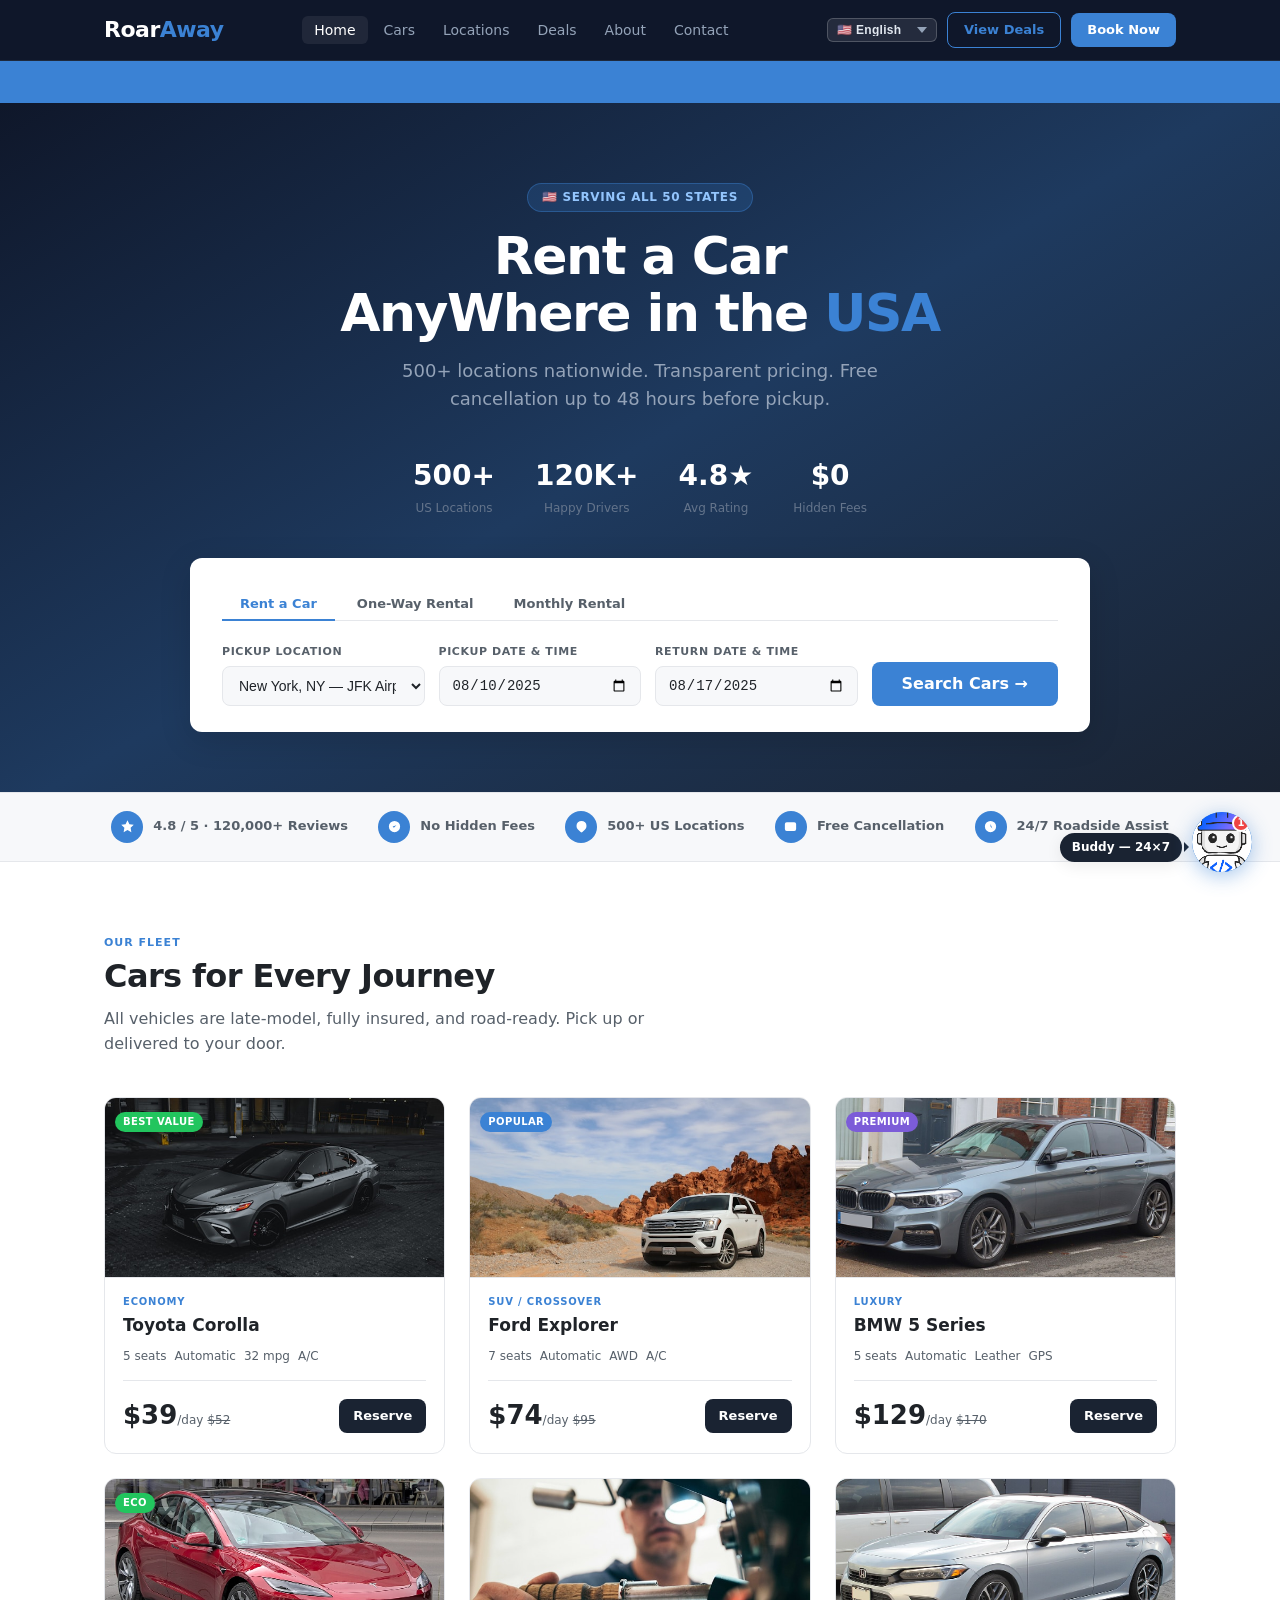
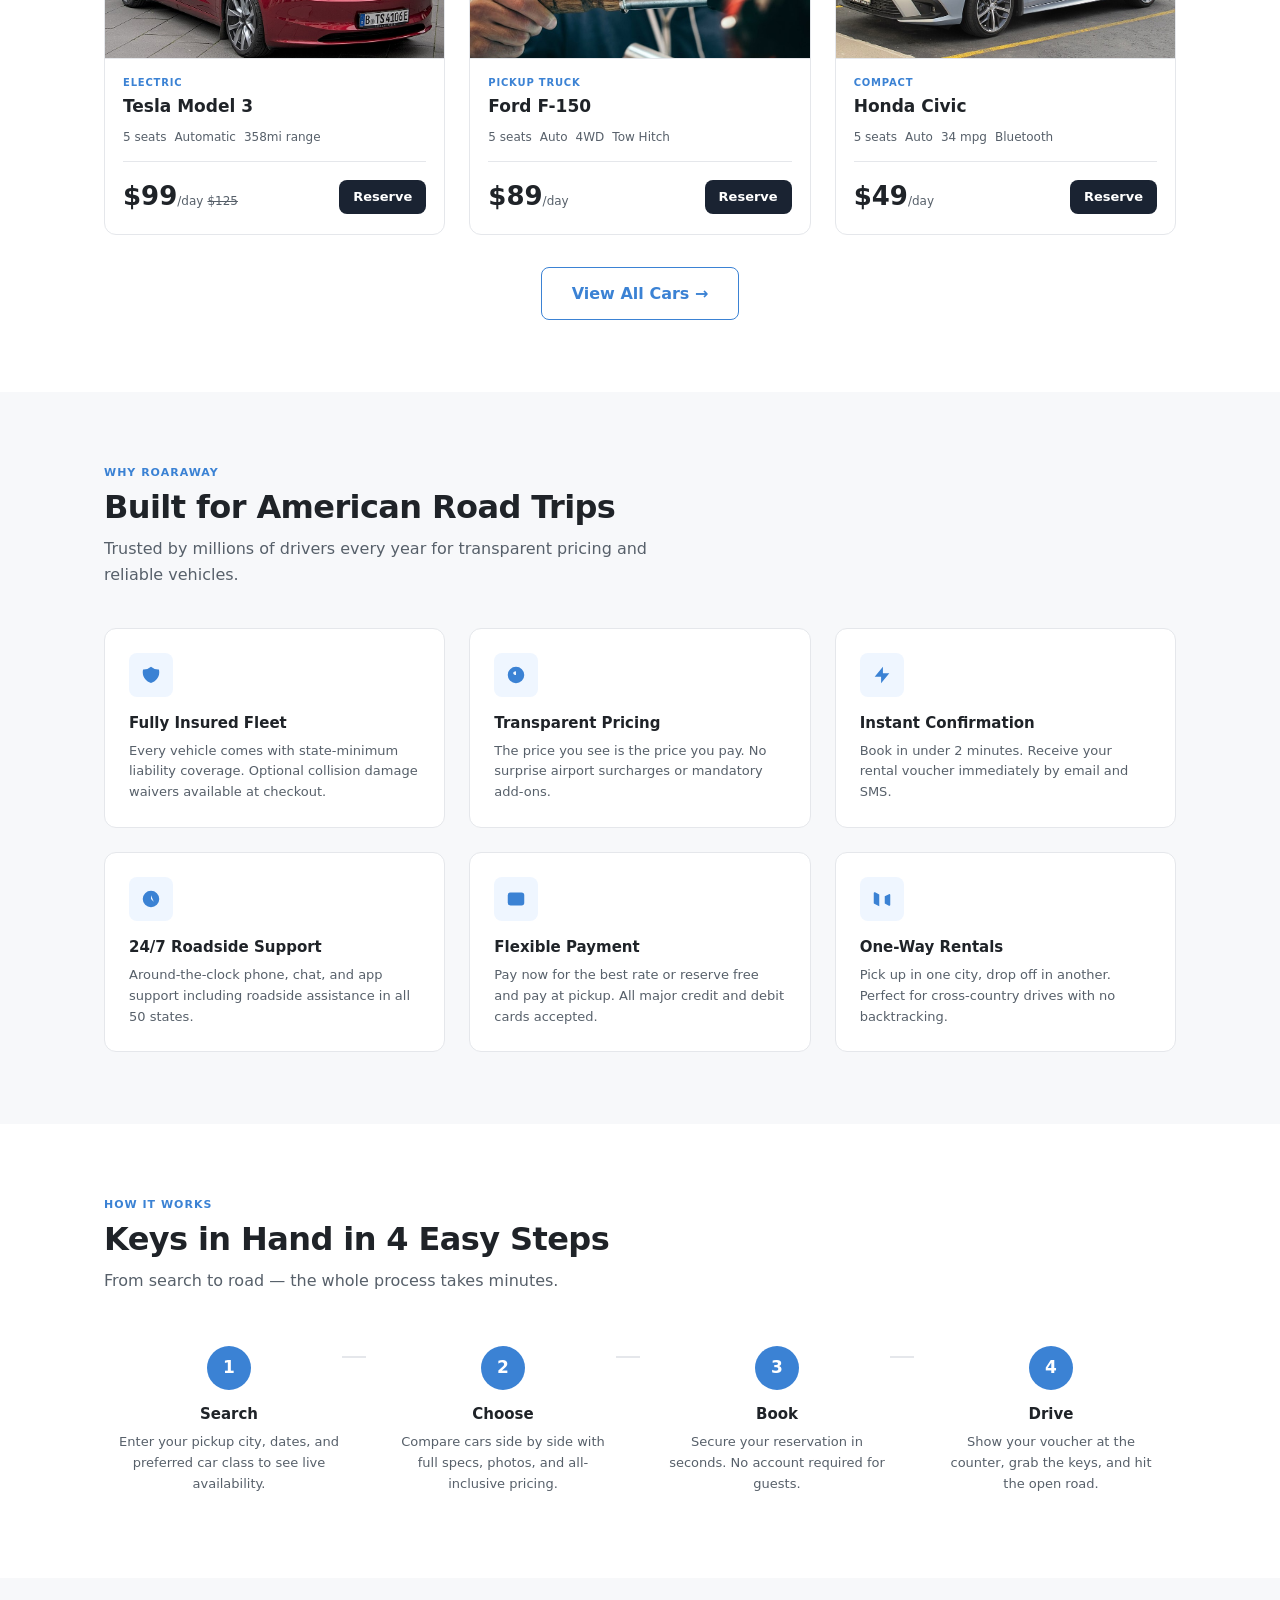
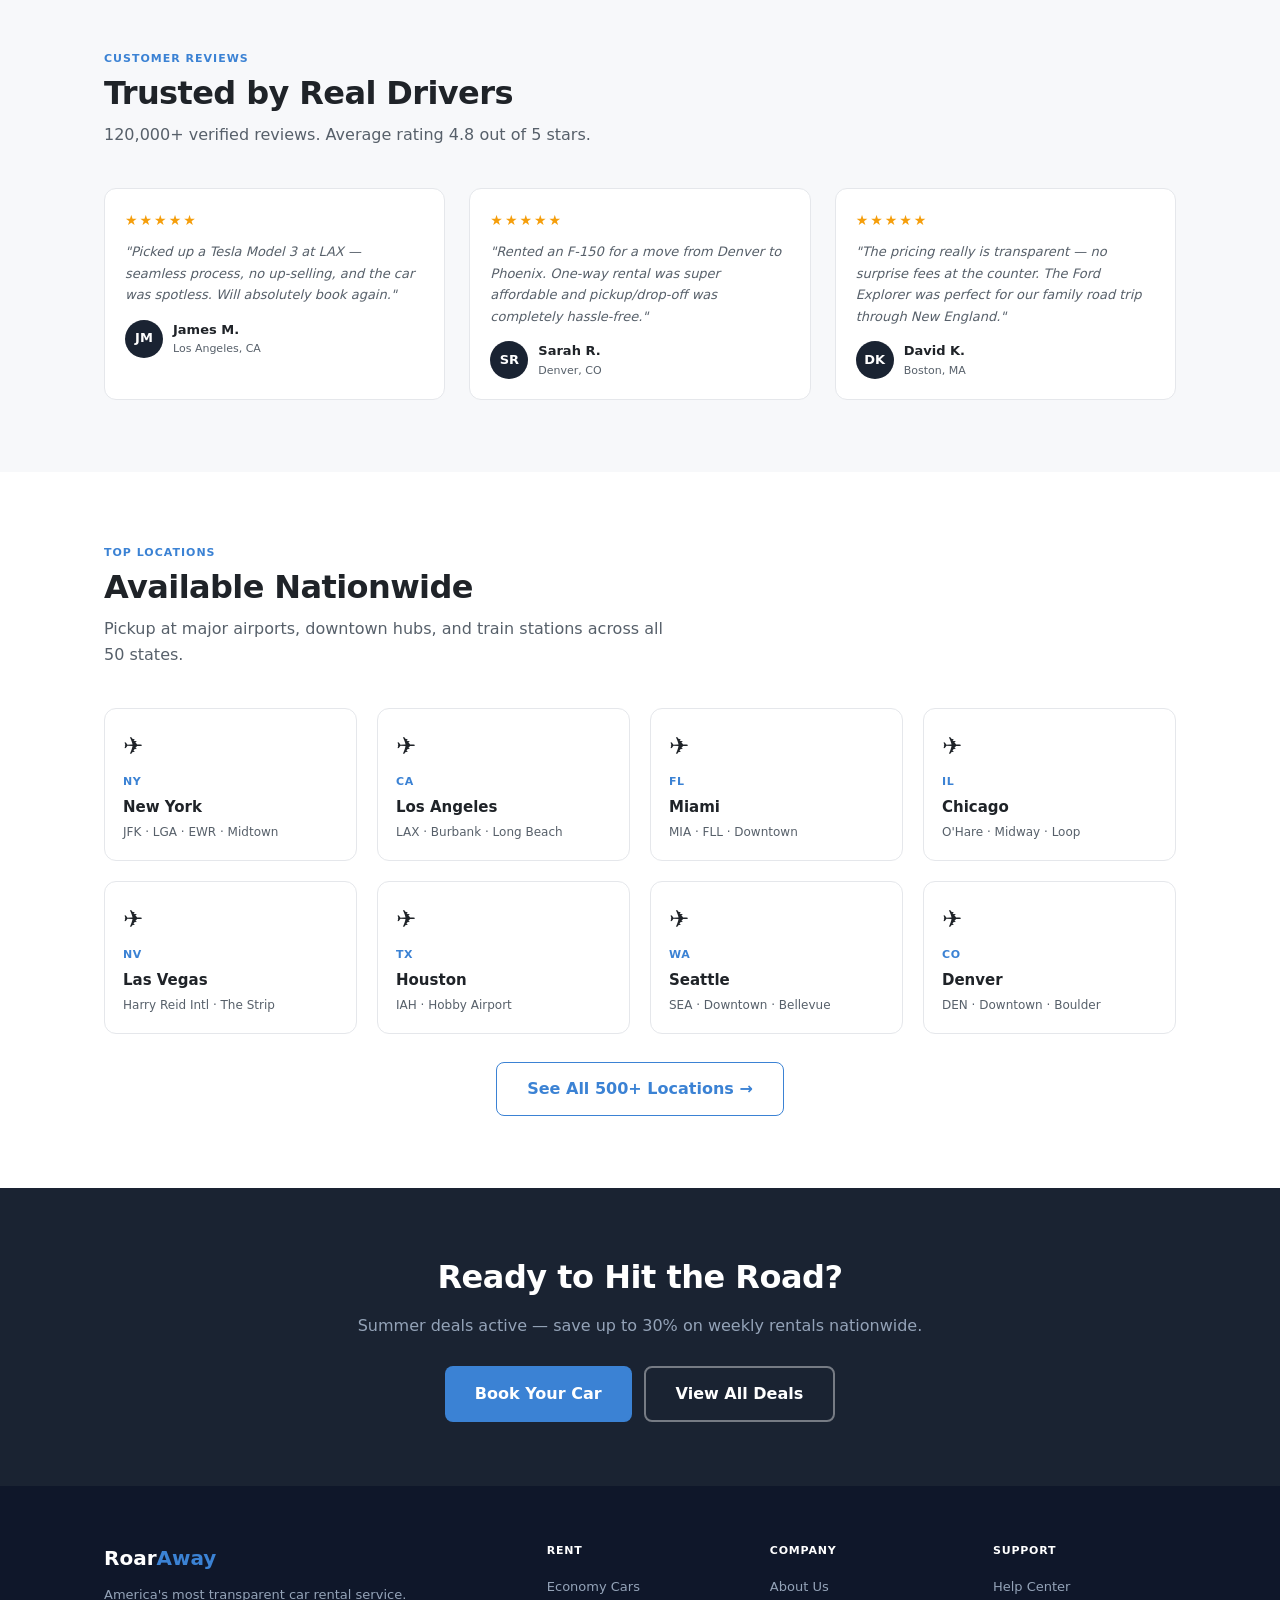
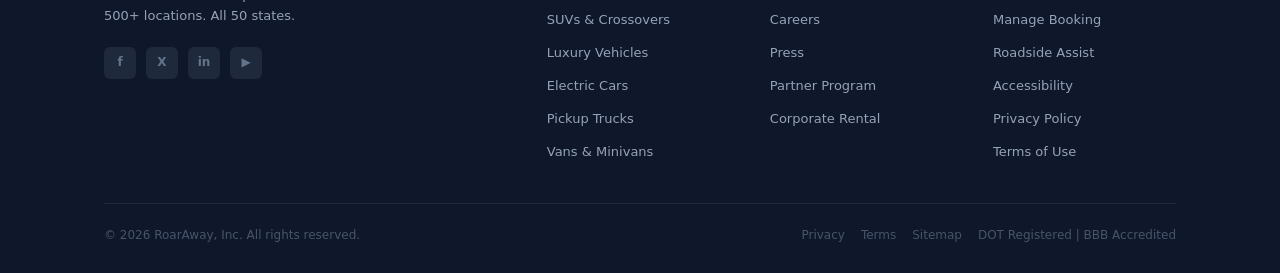
==== commit 3a147d65: "Revert "Redesign: Hertz-inspired yellow/black theme across all pages" This reverts commit add0f22fbe" ====
--- a/index.html
+++ b/index.html
@@ -7,6 +7,8 @@
 <meta name="description" content="Rent a car anywhere in the USA. 500+ locations, no hidden fees, free cancellation. Economy to luxury — book online in minutes.">
 <link rel="stylesheet" href="css/styles.css" />
 <style>
+  /* Hero extras */
+  .hero-ctas { display:flex; gap:12px; justify-content:center; margin-bottom:44px; flex-wrap:wrap; }
   .fleet-grid { display:grid; grid-template-columns:repeat(3,1fr); gap:24px; }
   @media(max-width:900px){ .fleet-grid{ grid-template-columns:1fr 1fr; } }
   @media(max-width:600px){ .fleet-grid{ grid-template-columns:1fr; } }
@@ -14,21 +16,13 @@
 </head>
 <body>
 
-<!-- TOP PROMO STRIP -->
-<div class="promo-strip">
-  <div class="promo-strip-inner container">
-    <span class="promo-strip-text">☀️ Summer Sale — Save up to 30% on weekly rentals nationwide</span>
-    <a href="deals.html" class="promo-strip-link">View Deals →</a>
-  </div>
-</div>
-
 <!-- NAVBAR -->
 <nav class="navbar">
   <div class="container navbar-inner">
     <a href="index.html" class="navbar-logo">Roar<span>Away</span></a>
     <ul class="navbar-links">
       <li><a href="index.html" class="active" data-i18n="nav_home">Home</a></li>
-      <li><a href="cars.html" data-i18n="nav_cars">Vehicles</a></li>
+      <li><a href="cars.html" data-i18n="nav_cars">Cars</a></li>
       <li><a href="locations.html" data-i18n="nav_locations">Locations</a></li>
       <li><a href="deals.html" data-i18n="nav_deals">Deals</a></li>
       <li><a href="about.html" data-i18n="nav_about">About</a></li>
@@ -43,10 +37,8 @@
           <option value="fr">🇫🇷 Français</option>
         </select>
       </div>
-      <div class="navbar-member">
-        <a href="#" class="navbar-member-link">Sign In</a>
-        <a href="#" class="btn btn-primary btn-sm">Join Now</a>
-      </div>
+      <a href="deals.html" class="btn btn-ghost btn-sm" data-i18n="nav_view_deals">View Deals</a>
+      <a href="#search" class="btn btn-primary btn-sm" data-i18n="nav_book_now">Book Now</a>
     </div>
     <button class="menu-toggle" aria-label="Menu">
       <span></span><span></span><span></span>
@@ -63,50 +55,26 @@
     <span>Washington</span><span>Massachusetts</span><span>Oregon</span>
     <span>Hawaii</span><span>Michigan</span><span>North Carolina</span>
     <span>Virginia</span><span>Tennessee</span><span>Minnesota</span>
-    <span>New York</span><span>California</span><span>Texas</span>
-    <span>Florida</span><span>Illinois</span><span>Nevada</span>
   </div>
 </div>
 
-<!-- HERO BANNER -->
+<!-- HERO -->
 <section class="hero">
-  <div class="hero-image-band">
-    <div class="container hero-content">
-      <div class="hero-eyebrow">🇺🇸 Serving All 50 States</div>
-      <h1 data-i18n="hero_h1" data-i18n-html>Drive America<br>Your Way — <span>RoarAway</span></h1>
-      <p class="hero-sub" data-i18n="hero_sub">500+ locations nationwide. Transparent pricing. Free cancellation up to 48 hours before pickup.</p>
-      <div class="hero-cta-row">
-        <a href="#search" class="btn btn-primary btn-lg">Reserve a Car</a>
-        <a href="cars.html" class="btn btn-outline-white btn-lg">Browse Fleet</a>
-      </div>
-      <div class="hero-stats">
-        <div>
-          <div class="hero-stat-num">500+</div>
-          <div class="hero-stat-label" data-i18n="hero_stat_loc">US Locations</div>
-        </div>
-        <div>
-          <div class="hero-stat-num">120K+</div>
-          <div class="hero-stat-label" data-i18n="hero_stat_cust">Happy Drivers</div>
-        </div>
-        <div>
-          <div class="hero-stat-num">4.8★</div>
-          <div class="hero-stat-label" data-i18n="hero_stat_rat">Avg Rating</div>
-        </div>
-        <div>
-          <div class="hero-stat-num">$0</div>
-          <div class="hero-stat-label" data-i18n="hero_stat_fee">Hidden Fees</div>
-        </div>
-      </div>
-    </div>
-  </div>
-</section>
-
-<!-- SEARCH WIDGET -->
-<div class="search-section" id="search">
-  <div class="container">
-    <div class="search-widget">
+  <div class="container">
+    <div class="hero-tag" data-i18n="hero_tag">🇺🇸 Serving All 50 States</div>
+    <h1 data-i18n="hero_h1" data-i18n-html>Rent a Car<br>EveryWhere in the <span>USA</span></h1>
+    <p data-i18n="hero_sub">500+ locations nationwide. Transparent pricing. Free cancellation up to 48 hours before pickup.</p>
+    <div class="hero-stats">
+      <div><div class="hero-stat-num">500+</div><div class="hero-stat-label" data-i18n="hero_stat_loc">US Locations</div></div>
+      <div><div class="hero-stat-num">120K+</div><div class="hero-stat-label" data-i18n="hero_stat_cust">Happy Drivers</div></div>
+      <div><div class="hero-stat-num">4.8★</div><div class="hero-stat-label" data-i18n="hero_stat_rat">Avg Rating</div></div>
+      <div><div class="hero-stat-num">$0</div><div class="hero-stat-label" data-i18n="hero_stat_fee">Hidden Fees</div></div>
+    </div>
+
+    <!-- SEARCH CARD -->
+    <div class="search-card" id="search">
       <div class="search-tabs">
-        <button class="search-tab active" data-i18n="search_tab_rent">Reserve a Car</button>
+        <button class="search-tab active" data-i18n="search_tab_rent">Rent a Car</button>
         <button class="search-tab" data-i18n="search_tab_oneway">One-Way Rental</button>
         <button class="search-tab" data-i18n="search_tab_monthly">Monthly Rental</button>
       </div>
@@ -129,59 +97,17 @@
           </select>
         </div>
         <div class="form-group">
-          <label data-i18n="search_pickup_date">Pickup Date</label>
+          <label data-i18n="search_pickup_date">Pickup Date &amp; Time</label>
           <input type="date" value="2025-08-10" />
         </div>
         <div class="form-group">
-          <label data-i18n="search_return_date">Return Date</label>
+          <label data-i18n="search_return_date">Return Date &amp; Time</label>
           <input type="date" value="2025-08-17" />
         </div>
-        <div class="search-btn-wrap">
-          <button type="submit" class="btn btn-primary" data-i18n="search_btn">Search Cars</button>
+        <div>
+          <button type="submit" class="btn btn-primary btn-lg btn-full" style="height:44px" data-i18n="search_btn">Search Cars →</button>
         </div>
       </form>
-    </div>
-  </div>
-</div>
-
-<!-- VEHICLE CATEGORY TILES -->
-<section class="category-section">
-  <div class="container">
-    <div style="display:flex; align-items:baseline; justify-content:space-between; margin-bottom:20px; flex-wrap:wrap; gap:8px;">
-      <h2 style="font-size:22px; font-weight:900; text-transform:uppercase; letter-spacing:-0.3px;">Select a Vehicle Type</h2>
-      <a href="cars.html" class="btn btn-dark btn-sm">View All Vehicles</a>
-    </div>
-    <div class="category-tiles">
-      <a href="cars.html" class="category-tile">
-        <div class="cat-icon">🚗</div>
-        <div class="category-tile-name">Economy</div>
-        <div class="category-tile-price">From $35/day</div>
-      </a>
-      <a href="cars.html" class="category-tile">
-        <div class="cat-icon">🚙</div>
-        <div class="category-tile-name">Compact</div>
-        <div class="category-tile-price">From $49/day</div>
-      </a>
-      <a href="cars.html" class="category-tile">
-        <div class="cat-icon">🛻</div>
-        <div class="category-tile-name">SUV</div>
-        <div class="category-tile-price">From $68/day</div>
-      </a>
-      <a href="cars.html" class="category-tile">
-        <div class="cat-icon">⚡</div>
-        <div class="category-tile-name">Electric</div>
-        <div class="category-tile-price">From $99/day</div>
-      </a>
-      <a href="cars.html" class="category-tile">
-        <div class="cat-icon">🏆</div>
-        <div class="category-tile-name">Luxury</div>
-        <div class="category-tile-price">From $129/day</div>
-      </a>
-      <a href="cars.html" class="category-tile">
-        <div class="cat-icon">🚐</div>
-        <div class="category-tile-name">Minivan</div>
-        <div class="category-tile-price">From $95/day</div>
-      </a>
     </div>
   </div>
 </section>
@@ -191,7 +117,7 @@
   <div class="container trust-inner">
     <div class="trust-item">
       <div class="trust-icon"><svg viewBox="0 0 24 24"><path d="M12 2l3.09 6.26L22 9.27l-5 4.87 1.18 6.88L12 17.77l-6.18 3.25L7 14.14 2 9.27l6.91-1.01z"/></svg></div>
-      <span data-i18n="trust_reviews">4.8 / 5 · 120,000+ Reviews</span>
+      <span data-i18n="trust_reviews">4.8 / 5 &nbsp;·&nbsp; 120,000+ Reviews</span>
     </div>
     <div class="trust-item">
       <div class="trust-icon"><svg viewBox="0 0 24 24"><path d="M9 12l2 2 4-4m6 2a9 9 0 11-18 0 9 9 0 0118 0z"/></svg></div>
@@ -222,7 +148,7 @@
 
       <div class="car-card" data-category="economy" data-price="39">
         <div class="car-img">
-          <div class="car-img-badge"><span class="badge badge-yellow">Best Value</span></div>
+          <div class="car-img-badge"><span class="badge badge-green">Best Value</span></div>
           <img src="assets/images/corolla.jpg" alt="Toyota Corolla" loading="lazy" />
         </div>
         <div class="car-body">
@@ -233,14 +159,14 @@
           </div>
           <div class="car-footer">
             <div class="car-price"><span class="price-num">$39</span><span class="price-unit">/day</span><span class="price-old">$52</span></div>
-            <a href="cars.html" class="btn btn-primary btn-sm reserve-btn">Reserve</a>
+            <a href="cars.html" class="btn btn-dark btn-sm reserve-btn">Reserve</a>
           </div>
         </div>
       </div>
 
       <div class="car-card" data-category="suv" data-price="74">
         <div class="car-img">
-          <div class="car-img-badge"><span class="badge badge-dark">Popular</span></div>
+          <div class="car-img-badge"><span class="badge badge-blue">Popular</span></div>
           <img src="assets/images/explorer.jpg" alt="Ford Explorer" loading="lazy" />
         </div>
         <div class="car-body">
@@ -251,14 +177,14 @@
           </div>
           <div class="car-footer">
             <div class="car-price"><span class="price-num">$74</span><span class="price-unit">/day</span><span class="price-old">$95</span></div>
-            <a href="cars.html" class="btn btn-primary btn-sm reserve-btn">Reserve</a>
+            <a href="cars.html" class="btn btn-dark btn-sm reserve-btn">Reserve</a>
           </div>
         </div>
       </div>
 
       <div class="car-card" data-category="luxury" data-price="129">
         <div class="car-img">
-          <div class="car-img-badge"><span class="badge badge-dark">Premium</span></div>
+          <div class="car-img-badge"><span class="badge badge-purple">Premium</span></div>
           <img src="assets/images/bmw5.jpg" alt="BMW 5 Series" loading="lazy" />
         </div>
         <div class="car-body">
@@ -269,7 +195,7 @@
           </div>
           <div class="car-footer">
             <div class="car-price"><span class="price-num">$129</span><span class="price-unit">/day</span><span class="price-old">$170</span></div>
-            <a href="cars.html" class="btn btn-primary btn-sm reserve-btn">Reserve</a>
+            <a href="cars.html" class="btn btn-dark btn-sm reserve-btn">Reserve</a>
           </div>
         </div>
       </div>
@@ -287,7 +213,7 @@
           </div>
           <div class="car-footer">
             <div class="car-price"><span class="price-num">$99</span><span class="price-unit">/day</span><span class="price-old">$125</span></div>
-            <a href="cars.html" class="btn btn-primary btn-sm reserve-btn">Reserve</a>
+            <a href="cars.html" class="btn btn-dark btn-sm reserve-btn">Reserve</a>
           </div>
         </div>
       </div>
@@ -304,7 +230,7 @@
           </div>
           <div class="car-footer">
             <div class="car-price"><span class="price-num">$89</span><span class="price-unit">/day</span></div>
-            <a href="cars.html" class="btn btn-primary btn-sm reserve-btn">Reserve</a>
+            <a href="cars.html" class="btn btn-dark btn-sm reserve-btn">Reserve</a>
           </div>
         </div>
       </div>
@@ -321,14 +247,14 @@
           </div>
           <div class="car-footer">
             <div class="car-price"><span class="price-num">$49</span><span class="price-unit">/day</span></div>
-            <a href="cars.html" class="btn btn-primary btn-sm reserve-btn">Reserve</a>
+            <a href="cars.html" class="btn btn-dark btn-sm reserve-btn">Reserve</a>
           </div>
         </div>
       </div>
 
     </div>
     <div style="text-align:center;margin-top:32px">
-      <a href="cars.html" class="btn btn-dark btn-lg" data-i18n="fleet_view_all">View All Vehicles →</a>
+      <a href="cars.html" class="btn btn-ghost btn-lg" data-i18n="fleet_view_all">View All Cars →</a>
     </div>
   </div>
 </section>
@@ -420,7 +346,7 @@
       <div class="loc-card"><div class="loc-icon">✈</div><div class="loc-state">CO</div><div class="loc-city">Denver</div><div class="loc-spots">DEN · Downtown · Boulder</div></div>
     </div>
     <div style="text-align:center;margin-top:28px">
-      <a href="locations.html" class="btn btn-dark btn-lg" data-i18n="locs_view_all">See All 500+ Locations →</a>
+      <a href="locations.html" class="btn btn-ghost btn-lg" data-i18n="locs_view_all">See All 500+ Locations →</a>
     </div>
   </div>
 </section>
@@ -431,7 +357,7 @@
     <h2 data-i18n="cta_title">Ready to Hit the Road?</h2>
     <p data-i18n="cta_sub">Summer deals active — save up to 30% on weekly rentals nationwide.</p>
     <div class="cta-actions">
-      <a href="#search" class="btn btn-dark btn-lg" data-i18n="cta_book">Reserve Your Car</a>
+      <a href="#search" class="btn btn-primary btn-lg" data-i18n="cta_book">Book Your Car</a>
       <a href="deals.html" class="btn btn-outline btn-lg" data-i18n="cta_deals">View All Deals</a>
     </div>
   </div>
@@ -486,34 +412,42 @@
 </footer>
 
 <!-- 24/7 HELPLINE CHAT WIDGET -->
+<!-- Label tooltip -->
 <div class="chat-label" id="chatLabel">Buddy — 24×7</div>
 
+<!-- Floating action button -->
 <button class="chat-fab" id="chatFab" aria-label="Open buddy chat" aria-expanded="false">
-  <img class="chat-fab-open" src="assets/images/Boblogo.png" alt="Chat" style="width:62px;height:62px;object-fit:cover;border-radius:50%;position:absolute;inset:0;" />
+  <img class="chat-fab-open" src="assets/images/Boblogo.png" alt="Chat" style="width:60px;height:60px;object-fit:cover;border-radius:50%;position:absolute;inset:0;" />
   <svg class="chat-fab-close" viewBox="0 0 24 24"><line x1="18" y1="6" x2="6" y2="18"/><line x1="6" y1="6" x2="18" y2="18"/></svg>
   <span class="chat-badge" id="chatBadge">1</span>
 </button>
 
+<!-- Chat panel -->
 <div class="chat-panel" id="chatPanel" role="dialog" aria-label="24/7 Helpline Chat" aria-hidden="true">
+
   <div class="chat-header">
-    <div class="chat-avatar">RA</div>
+    <div class="chat-avatar">DA</div>
     <div class="chat-header-info">
       <div class="chat-header-name">RoarAway Helpline</div>
       <div class="chat-header-status">● Online now — 24×7 support</div>
     </div>
   </div>
+
   <div class="chat-messages" id="chatMessages">
     <div class="chat-msg chat-msg--agent">
       <div class="chat-bubble">👋 Hi there! Welcome to RoarAway's 24×7 buddy. How can I assist you today?</div>
       <span class="chat-msg-time">Now</span>
     </div>
   </div>
+
+  <!-- Quick reply chips -->
   <div class="chat-chips" id="chatChips">
     <button class="chat-chip" data-reply="I need help with my booking">Manage Booking</button>
     <button class="chat-chip" data-reply="I need roadside assistance">Roadside Assist</button>
     <button class="chat-chip" data-reply="What are the rental rates?">Rental Rates</button>
     <button class="chat-chip" data-reply="I want to cancel my reservation">Cancel Reservation</button>
   </div>
+
   <div class="chat-input-row">
     <textarea class="chat-input" id="chatInput" placeholder="Type your message…" rows="1" aria-label="Chat message"></textarea>
     <button class="chat-send" id="chatSend" aria-label="Send">
--- a/css/styles.css
+++ b/css/styles.css
@@ -3,31 +3,28 @@
 
 :root {
   --bg: #ffffff;
-  --surface: #f5f5f5;
-  --border: #e0e0e0;
-  --text: #1a1a1a;
-  --muted: #666666;
-  --yellow: #FFD100;
-  --yellow-dark: #e6bc00;
-  --yellow-light: #fff5b0;
-  --dark: #1a1a1a;
-  --darker: #111111;
-  --mid-dark: #2c2c2c;
-  --accent: #FFD100;
-  --accent-dark: #e6bc00;
-  --green: #2d7a3e;
-  --amber: #e07b00;
-  --red: #cc2222;
-  --radius: 4px;
-  --radius-lg: 6px;
-  --shadow: 0 2px 12px rgba(0,0,0,0.10);
-  --shadow-lg: 0 6px 28px rgba(0,0,0,0.16);
+  --surface: #f7f8fa;
+  --border: #e5e7eb;
+  --text: #1f2328;
+  --muted: #57606a;
+  --accent: #3b82d4;
+  --accent-dark: #2563af;
+  --secondary: #7c5cd8;
+  --dark: #1a2332;
+  --darker: #0f172a;
+  --green: #22c55e;
+  --amber: #f59e0b;
+  --red: #ef4444;
+  --radius: 8px;
+  --radius-lg: 12px;
+  --shadow: 0 4px 16px rgba(0,0,0,0.08);
+  --shadow-lg: 0 8px 32px rgba(0,0,0,0.14);
 }
 
 html { scroll-behavior: smooth; }
 
 body {
-  font-family: -apple-system, "Segoe UI", Arial, system-ui, sans-serif;
+  font-family: -apple-system, "Segoe UI", system-ui, sans-serif;
   font-size: 15px;
   line-height: 1.6;
   color: var(--text);
@@ -40,199 +37,115 @@
 button { cursor: pointer; font-family: inherit; }
 
 /* ===== UTILITIES ===== */
-.container { max-width: 1180px; margin: 0 auto; padding: 0 24px; }
-.section { padding: 64px 0; }
+.container { max-width: 1120px; margin: 0 auto; padding: 0 24px; }
+.section { padding: 72px 0; }
 .section--gray { background: var(--surface); }
 .section--dark { background: var(--dark); color: #fff; }
-.section--yellow { background: var(--yellow); color: var(--dark); }
 
 .section-tag {
   font-size: 11px;
   font-weight: 700;
   text-transform: uppercase;
-  letter-spacing: 1.5px;
-  color: var(--muted);
+  letter-spacing: 1px;
+  color: var(--accent);
   margin-bottom: 6px;
   display: block;
 }
-.section--dark .section-tag { color: #999; }
 .section-title {
-  font-size: 30px;
+  font-size: 32px;
   font-weight: 800;
-  letter-spacing: -0.4px;
+  letter-spacing: -0.6px;
   line-height: 1.2;
   margin-bottom: 10px;
 }
 .section-sub {
   color: var(--muted);
-  font-size: 15px;
+  font-size: 16px;
   max-width: 560px;
-  margin-bottom: 36px;
-}
-.section--dark .section-sub { color: #999; }
-
-/* ===== BUTTONS ===== */
+  margin-bottom: 40px;
+}
+.section--dark .section-sub { color: #94a3b8; }
+
 .btn {
   display: inline-flex;
   align-items: center;
   gap: 6px;
-  padding: 11px 24px;
+  padding: 10px 22px;
   border-radius: var(--radius);
   font-size: 14px;
   font-weight: 700;
   border: none;
-  transition: background 0.15s, color 0.15s, border-color 0.15s;
-  text-transform: uppercase;
-  letter-spacing: 0.5px;
-  cursor: pointer;
-}
-.btn-primary {
-  background: var(--yellow);
-  color: var(--dark);
-}
-.btn-primary:hover { background: var(--yellow-dark); }
+  transition: background 0.15s, opacity 0.15s;
+}
+.btn-primary { background: var(--accent); color: #fff; }
+.btn-primary:hover { background: var(--accent-dark); }
 .btn-dark { background: var(--dark); color: #fff; }
-.btn-dark:hover { background: #333; }
-.btn-outline {
-  background: transparent;
-  color: var(--dark);
-  border: 2px solid var(--dark);
-}
-.btn-outline:hover { background: var(--dark); color: #fff; }
-.btn-outline-white {
-  background: transparent;
-  color: #fff;
-  border: 2px solid rgba(255,255,255,0.5);
-}
-.btn-outline-white:hover { border-color: #fff; background: rgba(255,255,255,0.1); }
-.btn-ghost {
-  background: transparent;
-  color: var(--dark);
-  border: 2px solid var(--border);
-}
-.btn-ghost:hover { border-color: var(--dark); }
-.btn-yellow-outline {
-  background: transparent;
-  color: var(--yellow);
-  border: 2px solid var(--yellow);
-}
-.btn-yellow-outline:hover { background: var(--yellow); color: var(--dark); }
-.btn-lg { padding: 14px 32px; font-size: 15px; }
-.btn-sm { padding: 8px 16px; font-size: 12px; }
+.btn-dark:hover { background: #0f172a; }
+.btn-outline { background: transparent; color: #fff; border: 2px solid rgba(255,255,255,0.4); }
+.btn-outline:hover { border-color: #fff; }
+.btn-ghost { background: transparent; color: var(--accent); border: 1.5px solid var(--accent); }
+.btn-ghost:hover { background: var(--accent); color: #fff; }
+.btn-lg { padding: 13px 30px; font-size: 16px; }
+.btn-sm { padding: 7px 14px; font-size: 13px; }
 .btn-full { width: 100%; justify-content: center; }
 
-/* ===== BADGES ===== */
 .badge {
   display: inline-block;
   padding: 2px 8px;
-  border-radius: 2px;
+  border-radius: 20px;
   font-size: 10px;
   font-weight: 700;
   letter-spacing: 0.4px;
   text-transform: uppercase;
 }
-.badge-yellow { background: var(--yellow); color: var(--dark); }
-.badge-dark { background: var(--dark); color: #fff; }
+.badge-blue { background: var(--accent); color: #fff; }
 .badge-green { background: var(--green); color: #fff; }
-.badge-blue { background: #1a5fa6; color: #fff; }
-.badge-purple { background: #5c3d9e; color: #fff; }
+.badge-purple { background: var(--secondary); color: #fff; }
 .badge-amber { background: var(--amber); color: #fff; }
 .badge-red { background: var(--red); color: #fff; }
 
-/* ===== GRIDS ===== */
 .grid-2 { display: grid; grid-template-columns: 1fr 1fr; gap: 24px; }
 .grid-3 { display: grid; grid-template-columns: repeat(3, 1fr); gap: 24px; }
 .grid-4 { display: grid; grid-template-columns: repeat(4, 1fr); gap: 20px; }
 
-/* ===== TOP PROMO STRIP ===== */
-.promo-strip {
-  background: var(--yellow);
-  padding: 8px 0;
-  text-align: center;
-}
-.promo-strip-inner {
-  display: flex;
-  align-items: center;
-  justify-content: center;
-  gap: 16px;
-  flex-wrap: wrap;
-}
-.promo-strip-text {
-  font-size: 13px;
-  font-weight: 700;
-  color: var(--dark);
-  letter-spacing: 0.2px;
-}
-.promo-strip-link {
-  font-size: 12px;
-  font-weight: 700;
-  color: var(--dark);
-  text-decoration: underline;
-  text-transform: uppercase;
-  letter-spacing: 0.5px;
-}
-.promo-strip-link:hover { opacity: 0.7; }
-
 /* ===== NAVBAR ===== */
 .navbar {
-  background: var(--dark);
+  background: var(--darker);
   position: sticky;
   top: 0;
   z-index: 1000;
+  border-bottom: 1px solid #1e293b;
 }
 .navbar-inner {
   display: flex;
   align-items: center;
   justify-content: space-between;
-  height: 64px;
+  height: 60px;
 }
 .navbar-logo {
-  font-size: 26px;
-  font-weight: 900;
-  color: #fff;
-  letter-spacing: -1px;
-  line-height: 1;
-}
-.navbar-logo span { color: var(--yellow); }
+  font-size: 22px;
+  font-weight: 800;
+  color: #fff;
+  letter-spacing: -0.5px;
+}
+.navbar-logo span { color: var(--accent); }
 .navbar-links {
   display: flex;
   align-items: center;
-  gap: 0;
+  gap: 4px;
 }
 .navbar-links a {
-  padding: 8px 14px;
-  color: #ccc;
-  font-size: 13px;
-  font-weight: 700;
-  text-transform: uppercase;
-  letter-spacing: 0.5px;
-  border-bottom: 3px solid transparent;
-  transition: color 0.15s, border-color 0.15s;
+  padding: 6px 12px;
+  color: #94a3b8;
+  font-size: 14px;
+  font-weight: 500;
+  border-radius: 6px;
+  transition: color 0.15s, background 0.15s;
 }
 .navbar-links a:hover,
-.navbar-links a.active {
-  color: var(--yellow);
-  border-bottom-color: var(--yellow);
-}
-.navbar-actions { display: flex; align-items: center; gap: 8px; }
-.navbar-actions .btn { font-size: 12px; padding: 8px 16px; }
-.navbar-member {
-  display: flex;
-  align-items: center;
-  gap: 8px;
-  border-left: 1px solid #333;
-  padding-left: 14px;
-  margin-left: 4px;
-}
-.navbar-member-link {
-  font-size: 12px;
-  font-weight: 700;
-  color: #ccc;
-  text-transform: uppercase;
-  letter-spacing: 0.4px;
-  transition: color 0.15s;
-}
-.navbar-member-link:hover { color: var(--yellow); }
+.navbar-links a.active { color: #fff; background: rgba(255,255,255,0.07); }
+.navbar-actions { display: flex; align-items: center; gap: 10px; }
+.navbar-actions .btn { font-size: 13px; padding: 7px 16px; }
 
 /* Mobile menu toggle */
 .menu-toggle {
@@ -246,19 +159,19 @@
 }
 .menu-toggle span {
   display: block;
-  width: 24px;
+  width: 22px;
   height: 2px;
   background: #fff;
   border-radius: 2px;
+  transition: transform 0.2s;
 }
 
 /* ===== STATES TICKER ===== */
 .states-bar {
-  background: #222;
-  padding: 7px 0;
+  background: var(--accent);
+  padding: 9px 0;
   overflow: hidden;
   white-space: nowrap;
-  border-bottom: 1px solid #333;
 }
 .states-ticker {
   display: inline-flex;
@@ -267,128 +180,98 @@
   padding-left: 100%;
 }
 .states-ticker span {
-  font-size: 11px;
-  font-weight: 700;
-  color: #888;
-  letter-spacing: 0.8px;
-  text-transform: uppercase;
+  font-size: 12px;
+  font-weight: 600;
+  color: rgba(255,255,255,0.9);
+  letter-spacing: 0.4px;
 }
 @keyframes ticker {
   0% { transform: translateX(0); }
   100% { transform: translateX(-100%); }
 }
 
-/* ===== HERO / SEARCH SECTION ===== */
+/* ===== HERO ===== */
 .hero {
-  background: var(--dark);
-  padding: 0;
-  color: #fff;
-}
-.hero-image-band {
-  position: relative;
-  min-height: 380px;
-  background: linear-gradient(100deg, #111 0%, #1a1a1a 40%, #2a2000 100%);
-  display: flex;
-  align-items: center;
-  overflow: hidden;
-}
-.hero-image-band::after {
-  content: '';
-  position: absolute;
-  inset: 0;
-  background: linear-gradient(to right, rgba(0,0,0,0.85) 30%, rgba(0,0,0,0.2) 70%);
-}
-.hero-image-band .hero-content {
-  position: relative;
-  z-index: 2;
-  padding: 56px 0;
-}
-.hero-eyebrow {
-  font-size: 11px;
-  font-weight: 700;
+  background: linear-gradient(150deg, #0f172a 0%, #1e3a5f 50%, #1a2332 100%);
+  padding: 80px 0 60px;
+  color: #fff;
+  text-align: center;
+}
+.hero-tag {
+  display: inline-block;
+  background: rgba(59,130,212,0.2);
+  border: 1px solid rgba(59,130,212,0.4);
+  color: #93c5fd;
+  font-size: 12px;
+  font-weight: 700;
+  padding: 4px 14px;
+  border-radius: 20px;
+  letter-spacing: 0.6px;
   text-transform: uppercase;
-  letter-spacing: 2px;
-  color: var(--yellow);
+  margin-bottom: 16px;
+}
+.hero h1 {
+  font-size: 52px;
+  font-weight: 900;
+  letter-spacing: -1.5px;
+  line-height: 1.1;
   margin-bottom: 14px;
 }
-.hero h1 {
-  font-size: 44px;
-  font-weight: 900;
-  letter-spacing: -1px;
-  line-height: 1.1;
-  margin-bottom: 16px;
-  color: #fff;
-}
-.hero h1 span { color: var(--yellow); }
-.hero-sub {
-  font-size: 16px;
-  color: #bbb;
-  max-width: 480px;
-  margin-bottom: 28px;
-}
-.hero-cta-row { display: flex; gap: 12px; flex-wrap: wrap; }
+.hero h1 span { color: var(--accent); }
+.hero p {
+  font-size: 18px;
+  color: #94a3b8;
+  max-width: 520px;
+  margin: 0 auto 40px;
+}
 .hero-stats {
   display: flex;
-  gap: 36px;
-  margin-top: 32px;
-  flex-wrap: wrap;
-}
-.hero-stat-num { font-size: 24px; font-weight: 900; color: var(--yellow); }
-.hero-stat-label { font-size: 11px; color: #888; text-transform: uppercase; letter-spacing: 0.5px; }
-
-/* ===== SEARCH WIDGET ===== */
-.search-section {
-  background: var(--yellow);
-  padding: 32px 0;
-}
-.search-widget {
+  justify-content: center;
+  gap: 40px;
+  margin-bottom: 40px;
+}
+.hero-stat-num { font-size: 28px; font-weight: 800; color: #fff; }
+.hero-stat-label { font-size: 12px; color: #64748b; }
+
+/* ===== SEARCH CARD ===== */
+.search-card {
   background: #fff;
   border-radius: var(--radius-lg);
-  overflow: hidden;
+  padding: 30px 32px 26px;
+  max-width: 900px;
+  margin: 0 auto;
   box-shadow: var(--shadow-lg);
+  color: var(--text);
+  text-align: left;
 }
 .search-tabs {
   display: flex;
-  background: var(--dark);
-  gap: 0;
+  gap: 4px;
+  margin-bottom: 22px;
+  border-bottom: 1px solid var(--border);
+  padding-bottom: 0;
 }
 .search-tab {
-  padding: 13px 22px;
+  padding: 8px 18px;
   font-size: 13px;
-  font-weight: 700;
-  color: #888;
+  font-weight: 600;
+  color: var(--muted);
   background: none;
   border: none;
-  border-bottom: 3px solid transparent;
+  border-bottom: 2px solid transparent;
+  margin-bottom: -1px;
   cursor: pointer;
+  transition: color 0.15s;
+}
+.search-tab.active { color: var(--accent); border-bottom-color: var(--accent); }
+.search-form { display: grid; grid-template-columns: repeat(3, 1fr) auto; gap: 14px; align-items: end; }
+.form-group { display: flex; flex-direction: column; gap: 5px; }
+.form-group label {
+  font-size: 11px;
+  font-weight: 700;
   text-transform: uppercase;
-  letter-spacing: 0.5px;
-  transition: color 0.15s, border-color 0.15s;
-}
-.search-tab:hover { color: #ccc; }
-.search-tab.active { color: var(--yellow); border-bottom-color: var(--yellow); }
-.search-form {
-  display: grid;
-  grid-template-columns: repeat(3, 1fr) auto;
-  gap: 0;
-  align-items: end;
-  padding: 0;
-}
-.form-group {
-  display: flex;
-  flex-direction: column;
-  gap: 0;
-  border-right: 1px solid var(--border);
-  padding: 16px 20px;
-}
-.form-group:last-child { border-right: none; }
-.form-group label {
-  font-size: 10px;
-  font-weight: 700;
-  text-transform: uppercase;
-  letter-spacing: 1px;
+  letter-spacing: 0.6px;
   color: var(--muted);
-  margin-bottom: 4px;
 }
 .form-group select,
 .form-group input[type="text"],
@@ -397,90 +280,30 @@
 .form-group input[type="tel"],
 .form-group input[type="number"],
 .form-group textarea {
-  border: none;
-  border-radius: 0;
-  padding: 6px 0;
-  font-size: 15px;
-  font-weight: 600;
+  border: 1.5px solid var(--border);
+  border-radius: var(--radius);
+  padding: 10px 12px;
+  font-size: 14px;
   color: var(--text);
-  background: transparent;
+  background: var(--surface);
   width: 100%;
-  outline: none;
+  transition: border-color 0.15s, background 0.15s;
 }
 .form-group select:focus,
 .form-group input:focus,
-.form-group textarea:focus { background: transparent; }
+.form-group textarea:focus {
+  outline: none;
+  border-color: var(--accent);
+  background: #fff;
+}
 .form-group textarea { resize: vertical; min-height: 110px; }
-.search-btn-wrap {
-  padding: 0;
-  display: flex;
-  align-items: stretch;
-}
-.search-btn-wrap .btn {
-  border-radius: 0 var(--radius-lg) var(--radius-lg) 0;
-  padding: 0 32px;
-  font-size: 14px;
-  height: 100%;
-  white-space: nowrap;
-}
-
-/* ===== CATEGORY TILES ===== */
-.category-section {
-  background: var(--surface);
-  padding: 48px 0;
-}
-.category-tiles {
-  display: grid;
-  grid-template-columns: repeat(6, 1fr);
-  gap: 16px;
-}
-.category-tile {
-  background: #fff;
-  border: 2px solid var(--border);
-  border-radius: var(--radius-lg);
-  padding: 20px 14px 16px;
-  text-align: center;
-  cursor: pointer;
-  transition: border-color 0.15s, box-shadow 0.15s;
-  display: flex;
-  flex-direction: column;
-  align-items: center;
-  gap: 10px;
-}
-.category-tile:hover,
-.category-tile.active {
-  border-color: var(--yellow);
-  box-shadow: 0 0 0 1px var(--yellow);
-}
-.category-tile img,
-.category-tile .cat-icon {
-  width: 80px;
-  height: 48px;
-  object-fit: contain;
-}
-.cat-icon {
-  display: flex;
-  align-items: center;
-  justify-content: center;
-  font-size: 32px;
-}
-.category-tile-name {
-  font-size: 12px;
-  font-weight: 700;
-  text-transform: uppercase;
-  letter-spacing: 0.5px;
-  color: var(--text);
-}
-.category-tile-price {
-  font-size: 11px;
-  color: var(--muted);
-}
 
 /* ===== TRUST BAR ===== */
 .trust-bar {
-  background: var(--dark);
-  border-top: 3px solid var(--yellow);
-  padding: 20px 0;
+  background: var(--surface);
+  border-top: 1px solid var(--border);
+  border-bottom: 1px solid var(--border);
+  padding: 18px 0;
 }
 .trust-inner {
   display: flex;
@@ -491,28 +314,26 @@
 .trust-item {
   display: flex;
   align-items: center;
-  gap: 12px;
+  gap: 10px;
   font-size: 13px;
-  font-weight: 700;
-  color: #ccc;
-  text-transform: uppercase;
-  letter-spacing: 0.4px;
+  font-weight: 600;
+  color: var(--muted);
 }
 .trust-icon {
-  width: 36px;
-  height: 36px;
-  background: var(--yellow);
+  width: 32px;
+  height: 32px;
+  background: var(--accent);
   border-radius: 50%;
   display: flex;
   align-items: center;
   justify-content: center;
   flex-shrink: 0;
 }
-.trust-icon svg { width: 16px; height: 16px; fill: var(--dark); }
+.trust-icon svg { width: 15px; height: 15px; fill: #fff; }
 
 /* ===== CAR CARD ===== */
 .car-card {
-  border: 2px solid var(--border);
+  border: 1.5px solid var(--border);
   border-radius: var(--radius-lg);
   background: #fff;
   overflow: hidden;
@@ -520,7 +341,7 @@
   display: flex;
   flex-direction: column;
 }
-.car-card:hover { border-color: var(--yellow); box-shadow: var(--shadow); }
+.car-card:hover { border-color: var(--accent); box-shadow: var(--shadow); }
 .car-img {
   background: var(--surface);
   height: 180px;
@@ -539,7 +360,9 @@
   transition: transform 0.3s ease;
   display: block;
 }
-.car-card:hover .car-img img { transform: scale(1.04); }
+.car-card:hover .car-img img {
+  transform: scale(1.04);
+}
 .car-img-badge {
   position: absolute;
   top: 10px;
@@ -550,11 +373,11 @@
   font-size: 10px;
   font-weight: 700;
   text-transform: uppercase;
-  letter-spacing: 1px;
-  color: var(--muted);
+  letter-spacing: 0.8px;
+  color: var(--accent);
   margin-bottom: 2px;
 }
-.car-name { font-size: 17px; font-weight: 800; margin-bottom: 8px; color: var(--dark); }
+.car-name { font-size: 17px; font-weight: 700; margin-bottom: 8px; }
 .car-specs {
   display: flex;
   flex-wrap: wrap;
@@ -568,111 +391,111 @@
 .car-spec { display: flex; align-items: center; gap: 3px; }
 .car-spec svg { width: 12px; height: 12px; fill: var(--muted); }
 .car-footer { display: flex; align-items: center; justify-content: space-between; margin-top: auto; }
-.car-price .price-num { font-size: 26px; font-weight: 900; color: var(--dark); }
+.car-price .price-num { font-size: 26px; font-weight: 800; }
 .car-price .price-unit { font-size: 12px; color: var(--muted); }
 .car-price .price-old { font-size: 12px; color: var(--muted); text-decoration: line-through; margin-left: 4px; }
 
 /* ===== FEATURES ===== */
 .feature-card {
   padding: 24px;
-  border: 2px solid var(--border);
+  border: 1.5px solid var(--border);
   border-radius: var(--radius-lg);
   background: #fff;
   transition: border-color 0.15s;
 }
-.feature-card:hover { border-color: var(--yellow); }
+.feature-card:hover { border-color: var(--accent); }
 .feature-icon {
-  width: 48px;
-  height: 48px;
-  background: var(--yellow);
+  width: 44px;
+  height: 44px;
+  background: #eff6ff;
   border-radius: var(--radius);
   display: flex;
   align-items: center;
   justify-content: center;
   margin-bottom: 14px;
 }
-.feature-icon svg { width: 22px; height: 22px; fill: var(--dark); }
-.feature-title { font-size: 15px; font-weight: 800; margin-bottom: 6px; }
+.feature-icon svg { width: 22px; height: 22px; fill: var(--accent); }
+.feature-title { font-size: 15px; font-weight: 700; margin-bottom: 6px; }
 .feature-desc { font-size: 13px; color: var(--muted); line-height: 1.6; }
 
 /* ===== STEPS ===== */
 .steps-grid { display: grid; grid-template-columns: repeat(4, 1fr); gap: 24px; }
 .step-card { text-align: center; padding: 12px; position: relative; }
 .step-card:not(:last-child)::after {
-  content: '→';
+  content: '';
   position: absolute;
-  top: 18px;
-  right: -14px;
-  font-size: 20px;
-  color: var(--yellow);
-  font-weight: 900;
+  top: 22px;
+  right: -12px;
+  width: 24px;
+  height: 2px;
+  background: var(--border);
 }
 .step-num {
-  width: 48px;
-  height: 48px;
-  background: var(--yellow);
-  color: var(--dark);
+  width: 44px;
+  height: 44px;
+  background: var(--accent);
+  color: #fff;
   border-radius: 50%;
   display: flex;
   align-items: center;
   justify-content: center;
-  font-weight: 900;
-  font-size: 20px;
+  font-weight: 800;
+  font-size: 17px;
   margin: 0 auto 12px;
 }
-.step-title { font-weight: 800; font-size: 15px; margin-bottom: 6px; text-transform: uppercase; letter-spacing: 0.4px; }
+.step-title { font-weight: 700; font-size: 15px; margin-bottom: 6px; }
 .step-desc { font-size: 13px; color: var(--muted); }
 
 /* ===== REVIEWS ===== */
 .review-card {
-  border: 2px solid var(--border);
+  border: 1.5px solid var(--border);
   border-radius: var(--radius-lg);
-  padding: 22px;
-  background: #fff;
-}
-.stars { color: var(--yellow); font-size: 16px; letter-spacing: 2px; margin-bottom: 12px; }
-.review-text { font-size: 14px; color: var(--muted); line-height: 1.65; margin-bottom: 16px; font-style: italic; }
-.reviewer { display: flex; align-items: center; gap: 12px; }
+  padding: 20px;
+  background: #fff;
+}
+.stars { color: var(--amber); font-size: 14px; letter-spacing: 2px; margin-bottom: 10px; }
+.review-text { font-size: 13px; color: var(--muted); line-height: 1.65; margin-bottom: 14px; font-style: italic; }
+.reviewer { display: flex; align-items: center; gap: 10px; }
 .reviewer-avatar {
-  width: 40px;
-  height: 40px;
+  width: 38px;
+  height: 38px;
   border-radius: 50%;
   background: var(--dark);
-  color: var(--yellow);
+  color: #fff;
   display: flex;
   align-items: center;
   justify-content: center;
-  font-weight: 800;
+  font-weight: 700;
   font-size: 13px;
   flex-shrink: 0;
 }
-.reviewer-name { font-weight: 700; font-size: 14px; }
+.reviewer-name { font-weight: 700; font-size: 13px; }
 .reviewer-loc { font-size: 11px; color: var(--muted); }
 
 /* ===== LOCATION CARD ===== */
 .loc-card {
   background: #fff;
-  border: 2px solid var(--border);
+  border: 1.5px solid var(--border);
   border-radius: var(--radius-lg);
   padding: 18px;
   transition: border-color 0.15s;
   cursor: pointer;
 }
-.loc-card:hover { border-color: var(--yellow); }
-.loc-icon { font-size: 22px; margin-bottom: 8px; }
-.loc-city { font-weight: 800; font-size: 15px; margin-bottom: 2px; }
-.loc-state { font-size: 11px; color: var(--muted); font-weight: 700; text-transform: uppercase; letter-spacing: 0.8px; margin-bottom: 4px; }
+.loc-card:hover { border-color: var(--accent); }
+.loc-icon { font-size: 24px; margin-bottom: 8px; }
+.loc-city { font-weight: 700; font-size: 15px; margin-bottom: 4px; }
+.loc-state { font-size: 11px; color: var(--accent); font-weight: 700; text-transform: uppercase; letter-spacing: 0.6px; margin-bottom: 4px; }
 .loc-spots { font-size: 12px; color: var(--muted); }
 
 /* ===== DEAL CARD ===== */
 .deal-card {
-  border: 2px solid var(--border);
+  border: 1.5px solid var(--border);
   border-radius: var(--radius-lg);
   overflow: hidden;
   background: #fff;
-  transition: box-shadow 0.15s, border-color 0.15s;
-}
-.deal-card:hover { box-shadow: var(--shadow); border-color: var(--yellow); }
+  transition: box-shadow 0.15s;
+}
+.deal-card:hover { box-shadow: var(--shadow); }
 .deal-header {
   padding: 18px 20px 14px;
   border-bottom: 1px solid var(--border);
@@ -680,22 +503,22 @@
 .deal-discount {
   font-size: 36px;
   font-weight: 900;
-  color: var(--dark);
+  color: var(--accent);
   line-height: 1;
   margin-bottom: 4px;
 }
-.deal-title { font-size: 15px; font-weight: 800; margin-bottom: 4px; }
+.deal-title { font-size: 15px; font-weight: 700; margin-bottom: 4px; }
 .deal-desc { font-size: 13px; color: var(--muted); }
 .deal-body { padding: 14px 20px; }
 .deal-code-row { display: flex; align-items: center; gap: 8px; margin-bottom: 12px; }
 .deal-code {
   font-family: monospace;
-  font-size: 15px;
-  font-weight: 700;
-  background: var(--yellow-light);
-  border: 1.5px dashed var(--yellow-dark);
+  font-size: 14px;
+  font-weight: 700;
+  background: var(--surface);
+  border: 1.5px dashed var(--border);
   padding: 6px 12px;
-  border-radius: 4px;
+  border-radius: 6px;
   color: var(--text);
   letter-spacing: 1px;
   flex: 1;
@@ -704,8 +527,8 @@
 
 /* ===== STAT CARD ===== */
 .stat-card { text-align: center; padding: 28px 20px; }
-.stat-num { font-size: 40px; font-weight: 900; color: var(--yellow); line-height: 1; margin-bottom: 6px; }
-.stat-label { font-size: 13px; color: #999; font-weight: 500; text-transform: uppercase; letter-spacing: 0.5px; }
+.stat-num { font-size: 40px; font-weight: 900; color: var(--accent); line-height: 1; margin-bottom: 6px; }
+.stat-label { font-size: 13px; color: var(--muted); font-weight: 500; }
 
 /* ===== TEAM CARD ===== */
 .team-card { text-align: center; }
@@ -714,12 +537,12 @@
   height: 80px;
   border-radius: 50%;
   background: var(--dark);
-  color: var(--yellow);
+  color: #fff;
   display: flex;
   align-items: center;
   justify-content: center;
   font-size: 26px;
-  font-weight: 800;
+  font-weight: 700;
   margin: 0 auto 12px;
 }
 .team-name { font-weight: 700; font-size: 15px; margin-bottom: 2px; }
@@ -727,100 +550,78 @@
 
 /* ===== PAGE HERO ===== */
 .page-hero {
-  background: var(--dark);
-  padding: 48px 0 40px;
-  color: #fff;
-  border-bottom: 4px solid var(--yellow);
-}
-.page-hero h1 {
-  font-size: 36px;
-  font-weight: 900;
-  letter-spacing: -0.5px;
-  margin-bottom: 8px;
-  color: #fff;
-}
-.page-hero p { color: #999; font-size: 16px; max-width: 480px; }
+  background: linear-gradient(150deg, #0f172a 0%, #1e3a5f 60%, #1a2332 100%);
+  padding: 52px 0 44px;
+  color: #fff;
+}
+.page-hero h1 { font-size: 36px; font-weight: 800; letter-spacing: -0.5px; margin-bottom: 8px; }
+.page-hero p { color: #94a3b8; font-size: 16px; max-width: 480px; }
 .breadcrumb {
   display: flex;
   gap: 6px;
   align-items: center;
-  font-size: 12px;
-  color: #666;
-  margin-bottom: 14px;
-  text-transform: uppercase;
-  letter-spacing: 0.5px;
-  font-weight: 700;
-}
-.breadcrumb a { color: #888; }
-.breadcrumb a:hover { color: var(--yellow); }
-.breadcrumb-sep { color: #444; }
+  font-size: 13px;
+  color: #64748b;
+  margin-bottom: 12px;
+}
+.breadcrumb a { color: #64748b; }
+.breadcrumb a:hover { color: #94a3b8; }
+.breadcrumb-sep { color: #334155; }
 
 /* ===== FILTER BAR ===== */
 .filter-bar {
   background: #fff;
-  border-bottom: 3px solid var(--yellow);
+  border-bottom: 1px solid var(--border);
   padding: 14px 0;
   position: sticky;
-  top: 64px;
+  top: 60px;
   z-index: 100;
 }
 .filter-inner {
   display: flex;
-  gap: 8px;
+  gap: 10px;
   align-items: center;
   flex-wrap: wrap;
 }
 .filter-btn {
-  padding: 7px 18px;
-  border-radius: 2px;
-  border: 2px solid var(--border);
-  background: #fff;
-  font-size: 12px;
-  font-weight: 700;
+  padding: 7px 16px;
+  border-radius: 20px;
+  border: 1.5px solid var(--border);
+  background: #fff;
+  font-size: 13px;
+  font-weight: 600;
   color: var(--muted);
   cursor: pointer;
-  text-transform: uppercase;
-  letter-spacing: 0.5px;
   transition: all 0.15s;
 }
-.filter-btn:hover { border-color: var(--dark); color: var(--dark); }
-.filter-btn.active { background: var(--yellow); border-color: var(--yellow); color: var(--dark); }
+.filter-btn:hover { border-color: var(--accent); color: var(--accent); }
+.filter-btn.active { background: var(--accent); border-color: var(--accent); color: #fff; }
 .filter-select {
   padding: 7px 12px;
-  border-radius: 2px;
-  border: 2px solid var(--border);
-  font-size: 12px;
-  font-weight: 700;
+  border-radius: var(--radius);
+  border: 1.5px solid var(--border);
+  font-size: 13px;
   color: var(--text);
   background: var(--surface);
   margin-left: auto;
-  text-transform: uppercase;
-  letter-spacing: 0.3px;
 }
 
 /* ===== CTA BANNER ===== */
 .cta-banner {
-  background: var(--yellow);
-  padding: 60px 0;
+  background: var(--dark);
+  padding: 64px 0;
   text-align: center;
-  color: var(--dark);
-}
-.cta-banner h2 {
-  font-size: 32px;
-  font-weight: 900;
-  letter-spacing: -0.5px;
-  margin-bottom: 10px;
-  color: var(--dark);
-}
-.cta-banner p { color: #555; font-size: 16px; margin-bottom: 28px; }
+  color: #fff;
+}
+.cta-banner h2 { font-size: 32px; font-weight: 800; letter-spacing: -0.5px; margin-bottom: 10px; }
+.cta-banner p { color: #94a3b8; font-size: 16px; margin-bottom: 28px; }
 .cta-actions { display: flex; gap: 12px; justify-content: center; flex-wrap: wrap; }
 
 /* ===== FOOTER ===== */
 .footer {
   background: var(--darker);
-  color: #888;
-  padding: 52px 0 28px;
-  border-top: 4px solid var(--yellow);
+  color: #94a3b8;
+  padding: 56px 0 28px;
 }
 .footer-grid {
   display: grid;
@@ -828,126 +629,80 @@
   gap: 40px;
   margin-bottom: 40px;
 }
-.footer-logo {
-  font-size: 22px;
-  font-weight: 900;
-  color: #fff;
-  margin-bottom: 12px;
-  letter-spacing: -0.5px;
-}
-.footer-logo span { color: var(--yellow); }
-.footer-tagline { font-size: 13px; line-height: 1.65; margin-bottom: 20px; color: #888; }
-.footer-socials { display: flex; gap: 8px; }
+.footer-logo { font-size: 20px; font-weight: 800; color: #fff; margin-bottom: 10px; }
+.footer-logo span { color: var(--accent); }
+.footer-tagline { font-size: 13px; line-height: 1.65; margin-bottom: 20px; }
+.footer-socials { display: flex; gap: 10px; }
 .footer-social {
-  width: 34px;
-  height: 34px;
-  background: #222;
-  border: 1px solid #333;
-  border-radius: 2px;
+  width: 32px;
+  height: 32px;
+  background: #1e293b;
+  border-radius: 6px;
   display: flex;
   align-items: center;
   justify-content: center;
-  color: #666;
+  color: #64748b;
   font-size: 12px;
   font-weight: 700;
-  transition: background 0.15s, border-color 0.15s, color 0.15s;
-}
-.footer-social:hover { background: var(--yellow); border-color: var(--yellow); color: var(--dark); }
+  transition: background 0.15s;
+}
+.footer-social:hover { background: var(--accent); color: #fff; }
 .footer-col h4 {
   font-size: 11px;
   font-weight: 700;
   text-transform: uppercase;
-  letter-spacing: 1px;
-  color: #fff;
-  margin-bottom: 16px;
-  padding-bottom: 10px;
-  border-bottom: 2px solid var(--yellow);
-  display: inline-block;
-}
-.footer-col ul { display: flex; flex-direction: column; gap: 10px; }
-.footer-col ul li a { font-size: 13px; color: #888; transition: color 0.15s; }
-.footer-col ul li a:hover { color: var(--yellow); }
+  letter-spacing: 0.8px;
+  color: #fff;
+  margin-bottom: 14px;
+}
+.footer-col ul { display: flex; flex-direction: column; gap: 9px; }
+.footer-col ul li a { font-size: 13px; transition: color 0.15s; }
+.footer-col ul li a:hover { color: #fff; }
 .footer-bottom {
-  border-top: 1px solid #222;
+  border-top: 1px solid #1e293b;
   padding-top: 22px;
   display: flex;
   justify-content: space-between;
   align-items: center;
   font-size: 12px;
-  color: #555;
+  color: #475569;
   flex-wrap: wrap;
   gap: 10px;
 }
 .footer-legal { display: flex; gap: 16px; }
-.footer-legal a { color: #555; }
-.footer-legal a:hover { color: var(--yellow); }
+.footer-legal a { color: #475569; }
+.footer-legal a:hover { color: #94a3b8; }
 
 /* ===== CONTACT PAGE ===== */
 .contact-grid { display: grid; grid-template-columns: 1fr 1.6fr; gap: 40px; align-items: start; }
 .contact-info-card {
-  background: var(--dark);
-  border: 2px solid #333;
+  background: var(--surface);
+  border: 1.5px solid var(--border);
   border-radius: var(--radius-lg);
   padding: 28px 24px;
-  color: #ccc;
-}
-.contact-method { display: flex; gap: 14px; padding: 14px 0; border-bottom: 1px solid #333; }
+}
+.contact-method { display: flex; gap: 14px; padding: 14px 0; border-bottom: 1px solid var(--border); }
 .contact-method:last-child { border-bottom: none; padding-bottom: 0; }
 .contact-method-icon {
   width: 40px;
   height: 40px;
-  background: var(--yellow);
+  background: #eff6ff;
   border-radius: var(--radius);
   display: flex;
   align-items: center;
   justify-content: center;
   flex-shrink: 0;
 }
-.contact-method-icon svg { width: 18px; height: 18px; fill: var(--dark); }
-.contact-method-label { font-size: 10px; font-weight: 700; text-transform: uppercase; letter-spacing: 0.8px; color: #888; }
-.contact-method-val { font-size: 14px; font-weight: 700; color: #fff; }
+.contact-method-icon svg { width: 18px; height: 18px; fill: var(--accent); }
+.contact-method-label { font-size: 11px; font-weight: 700; text-transform: uppercase; letter-spacing: 0.6px; color: var(--muted); }
+.contact-method-val { font-size: 14px; font-weight: 600; color: var(--text); }
 .form-card {
   background: #fff;
-  border: 2px solid var(--border);
+  border: 1.5px solid var(--border);
   border-radius: var(--radius-lg);
   padding: 30px 28px;
 }
 .form-row { display: grid; grid-template-columns: 1fr 1fr; gap: 16px; }
-
-/* Standard form fields for non-search areas */
-.form-card .form-group {
-  border-right: none;
-  padding: 0;
-  margin-bottom: 16px;
-}
-.form-card .form-group label {
-  font-size: 11px;
-  font-weight: 700;
-  text-transform: uppercase;
-  letter-spacing: 0.8px;
-  color: var(--muted);
-  margin-bottom: 6px;
-}
-.form-card .form-group select,
-.form-card .form-group input,
-.form-card .form-group textarea {
-  border: 2px solid var(--border);
-  border-radius: var(--radius);
-  padding: 10px 12px;
-  font-size: 14px;
-  color: var(--text);
-  background: var(--surface);
-  width: 100%;
-  transition: border-color 0.15s;
-}
-.form-card .form-group select:focus,
-.form-card .form-group input:focus,
-.form-card .form-group textarea:focus {
-  outline: none;
-  border-color: var(--yellow);
-  background: #fff;
-}
-.form-card .form-group textarea { resize: vertical; min-height: 110px; }
 
 /* ===== TOAST ===== */
 .toast {
@@ -959,7 +714,7 @@
   padding: 14px 20px;
   border-radius: var(--radius);
   font-size: 14px;
-  font-weight: 600;
+  font-weight: 500;
   box-shadow: var(--shadow-lg);
   display: flex;
   align-items: center;
@@ -969,23 +724,18 @@
   transform: translateY(10px);
   transition: opacity 0.25s, transform 0.25s;
   pointer-events: none;
-  border-left: 4px solid var(--yellow);
 }
 .toast.show { opacity: 1; transform: translateY(0); pointer-events: auto; }
-.toast-icon { color: var(--yellow); font-size: 16px; }
+.toast-icon { color: var(--green); font-size: 16px; }
 
 /* ===== RESPONSIVE ===== */
-@media (max-width: 1100px) {
-  .category-tiles { grid-template-columns: repeat(3, 1fr); }
-}
 @media (max-width: 900px) {
-  .hero h1 { font-size: 34px; }
+  .hero h1 { font-size: 36px; }
   .grid-3, .fleet-grid { grid-template-columns: 1fr 1fr; }
   .grid-4, .steps-grid, .locations-grid { grid-template-columns: 1fr 1fr; }
   .footer-grid { grid-template-columns: 1fr 1fr; }
   .contact-grid { grid-template-columns: 1fr; }
   .search-form { grid-template-columns: 1fr 1fr; }
-  .search-btn-wrap .btn { border-radius: 0; }
 }
 @media (max-width: 600px) {
   .section-title { font-size: 24px; }
@@ -994,51 +744,50 @@
   .grid-2, .grid-3, .grid-4, .steps-grid { grid-template-columns: 1fr; }
   .search-form { grid-template-columns: 1fr; }
   .footer-grid { grid-template-columns: 1fr; }
-  .navbar-links, .navbar-actions .btn-yellow-outline { display: none; }
+  .navbar-links, .navbar-actions .btn-ghost { display: none; }
   .menu-toggle { display: flex; }
   .form-row { grid-template-columns: 1fr; }
-  .category-tiles { grid-template-columns: repeat(2, 1fr); }
-  .promo-strip-inner { flex-direction: column; gap: 4px; }
 }
 
 /* ===== LANGUAGE SWITCHER ===== */
 .lang-switcher {
   display: flex;
   align-items: center;
-  margin-left: 4px;
+  margin-left: 8px;
 }
 .lang-select {
   appearance: none;
   -webkit-appearance: none;
-  padding: 6px 28px 6px 9px;
-  border: 1px solid #333;
-  border-radius: 2px;
-  background: #222 url("data:image/svg+xml,%3Csvg xmlns='http://www.w3.org/2000/svg' width='10' height='6' viewBox='0 0 10 6'%3E%3Cpath d='M0 0l5 6 5-6z' fill='%23888'/%3E%3C/svg%3E") no-repeat right 8px center;
-  color: #ccc;
+  padding: 5px 28px 5px 9px;
+  border: 1px solid rgba(255,255,255,0.2);
+  border-radius: 6px;
+  background: rgba(255,255,255,0.09) url("data:image/svg+xml,%3Csvg xmlns='http://www.w3.org/2000/svg' width='10' height='6' viewBox='0 0 10 6'%3E%3Cpath d='M0 0l5 6 5-6z' fill='%2394a3b8'/%3E%3C/svg%3E") no-repeat right 9px center;
+  color: #e2e8f0;
   font-size: 12px;
   font-weight: 700;
   cursor: pointer;
   letter-spacing: 0.3px;
   line-height: 1;
   outline: none;
-  transition: border-color 0.15s;
-}
-.lang-select:hover { border-color: #555; }
-.lang-select:focus { border-color: var(--yellow); }
-.lang-select option { background: #1a1a1a; color: #ccc; }
+  transition: border-color 0.15s, background-color 0.15s;
+}
+.lang-select:hover { border-color: rgba(255,255,255,0.4); }
+.lang-select:focus { border-color: var(--accent); }
+.lang-select option { background: #1a2332; color: #e2e8f0; font-weight: 600; }
 
 /* ===== 24/7 HELPLINE CHAT WIDGET ===== */
+/* Floating trigger button */
 .chat-fab {
   position: fixed;
   bottom: 28px;
   right: 28px;
-  width: 62px;
-  height: 62px;
+  width: 60px;
+  height: 60px;
   border-radius: 50%;
-  background: var(--yellow);
-  color: var(--dark);
+  background: var(--accent);
+  color: #fff;
   border: none;
-  box-shadow: 0 4px 20px rgba(255,209,0,0.5);
+  box-shadow: 0 4px 20px rgba(59,130,212,0.45);
   display: flex;
   align-items: center;
   justify-content: center;
@@ -1048,15 +797,16 @@
   transition: background 0.15s, transform 0.15s, box-shadow 0.15s;
 }
 .chat-fab:hover {
-  background: var(--yellow-dark);
+  background: var(--accent-dark);
   transform: translateY(-2px);
-  box-shadow: 0 6px 24px rgba(255,209,0,0.6);
-}
-.chat-fab svg { width: 26px; height: 26px; fill: none; stroke: var(--dark); stroke-width: 2; stroke-linecap: round; stroke-linejoin: round; }
+  box-shadow: 0 6px 24px rgba(59,130,212,0.55);
+}
+.chat-fab svg { width: 26px; height: 26px; fill: none; stroke: #fff; stroke-width: 2; stroke-linecap: round; stroke-linejoin: round; }
 .chat-fab .chat-fab-close { display: none; }
 .chat-fab.is-open .chat-fab-open { display: none; }
 .chat-fab.is-open .chat-fab-close { display: block; }
 
+/* Unread badge */
 .chat-badge {
   position: absolute;
   top: 2px; right: 2px;
@@ -1074,9 +824,10 @@
 }
 .chat-badge.hidden { display: none; }
 
+/* Chat panel */
 .chat-panel {
   position: fixed;
-  bottom: 104px;
+  bottom: 100px;
   right: 28px;
   width: 360px;
   max-height: 540px;
@@ -1099,6 +850,7 @@
   pointer-events: auto;
 }
 
+/* Panel header */
 .chat-header {
   background: var(--dark);
   color: #fff;
@@ -1107,14 +859,13 @@
   align-items: center;
   gap: 12px;
   flex-shrink: 0;
-  border-bottom: 3px solid var(--yellow);
 }
 .chat-avatar {
   width: 40px; height: 40px;
   border-radius: 50%;
-  background: var(--yellow);
+  background: var(--accent);
   display: flex; align-items: center; justify-content: center;
-  font-weight: 800; font-size: 15px; color: var(--dark);
+  font-weight: 800; font-size: 15px; color: #fff;
   flex-shrink: 0;
   position: relative;
 }
@@ -1128,9 +879,10 @@
   border: 2px solid var(--dark);
 }
 .chat-header-info { flex: 1; min-width: 0; }
-.chat-header-name { font-weight: 800; font-size: 14px; white-space: nowrap; overflow: hidden; text-overflow: ellipsis; }
-.chat-header-status { font-size: 11px; color: #22c55e; font-weight: 600; }
-
+.chat-header-name { font-weight: 700; font-size: 14px; white-space: nowrap; overflow: hidden; text-overflow: ellipsis; }
+.chat-header-status { font-size: 11px; color: var(--green); font-weight: 600; }
+
+/* Messages area */
 .chat-messages {
   flex: 1;
   overflow-y: auto;
@@ -1143,6 +895,7 @@
 .chat-messages::-webkit-scrollbar { width: 4px; }
 .chat-messages::-webkit-scrollbar-thumb { background: var(--border); border-radius: 4px; }
 
+/* Individual message bubbles */
 .chat-msg {
   display: flex;
   gap: 8px;
@@ -1167,8 +920,8 @@
   border: 1px solid var(--border);
 }
 .chat-msg--user .chat-bubble {
-  background: var(--yellow);
-  color: var(--dark);
+  background: var(--accent);
+  color: #fff;
   border-bottom-right-radius: 4px;
 }
 .chat-msg-time {
@@ -1178,6 +931,7 @@
   margin-bottom: 2px;
 }
 
+/* Typing indicator */
 .chat-typing { display: flex; gap: 4px; align-items: center; padding: 6px 0; }
 .chat-typing span {
   width: 7px; height: 7px;
@@ -1192,6 +946,7 @@
   40% { transform: scale(1); opacity: 1; }
 }
 
+/* Quick reply chips */
 .chat-chips {
   display: flex;
   flex-wrap: wrap;
@@ -1202,20 +957,19 @@
 }
 .chat-chip {
   padding: 5px 12px;
-  border-radius: 2px;
+  border-radius: 20px;
   font-size: 12px;
-  font-weight: 700;
-  border: 2px solid var(--dark);
-  color: var(--dark);
+  font-weight: 600;
+  border: 1px solid var(--accent);
+  color: var(--accent);
   background: #fff;
   cursor: pointer;
   transition: background 0.12s, color 0.12s;
   white-space: nowrap;
-  text-transform: uppercase;
-  letter-spacing: 0.3px;
-}
-.chat-chip:hover { background: var(--yellow); border-color: var(--yellow); }
-
+}
+.chat-chip:hover { background: var(--accent); color: #fff; }
+
+/* Input area */
 .chat-input-row {
   display: flex;
   align-items: center;
@@ -1227,8 +981,8 @@
 }
 .chat-input {
   flex: 1;
-  border: 2px solid var(--border);
-  border-radius: 2px;
+  border: 1px solid var(--border);
+  border-radius: 20px;
   padding: 8px 14px;
   font-size: 13.5px;
   font-family: inherit;
@@ -1241,31 +995,32 @@
   color: var(--text);
   transition: border-color 0.15s;
 }
-.chat-input:focus { border-color: var(--yellow); background: #fff; }
+.chat-input:focus { border-color: var(--accent); background: #fff; }
 .chat-input::placeholder { color: var(--muted); }
 .chat-send {
   width: 36px; height: 36px;
   border-radius: 50%;
-  background: var(--yellow);
-  color: var(--dark);
+  background: var(--accent);
+  color: #fff;
   border: none;
   display: flex; align-items: center; justify-content: center;
   flex-shrink: 0;
   transition: background 0.12s, transform 0.12s;
 }
-.chat-send:hover { background: var(--yellow-dark); transform: scale(1.07); }
-.chat-send svg { width: 16px; height: 16px; fill: none; stroke: var(--dark); stroke-width: 2.5; stroke-linecap: round; stroke-linejoin: round; }
-
+.chat-send:hover { background: var(--accent-dark); transform: scale(1.07); }
+.chat-send svg { width: 16px; height: 16px; fill: none; stroke: #fff; stroke-width: 2.5; stroke-linecap: round; stroke-linejoin: round; }
+
+/* "Available 24×7" label above FAB */
 .chat-label {
   position: fixed;
-  bottom: 40px;
-  right: 100px;
+  bottom: 38px;
+  right: 98px;
   background: var(--dark);
   color: #fff;
   font-size: 12px;
   font-weight: 700;
   padding: 5px 12px;
-  border-radius: 2px;
+  border-radius: 20px;
   white-space: nowrap;
   z-index: 1000;
   pointer-events: none;
@@ -1285,7 +1040,7 @@
 .chat-label.hidden { opacity: 0; }
 
 @media(max-width: 480px) {
-  .chat-panel { right: 12px; left: 12px; width: auto; bottom: 92px; }
+  .chat-panel { right: 12px; left: 12px; width: auto; bottom: 88px; }
   .chat-fab   { right: 16px; bottom: 16px; }
   .chat-label { display: none; }
 }
